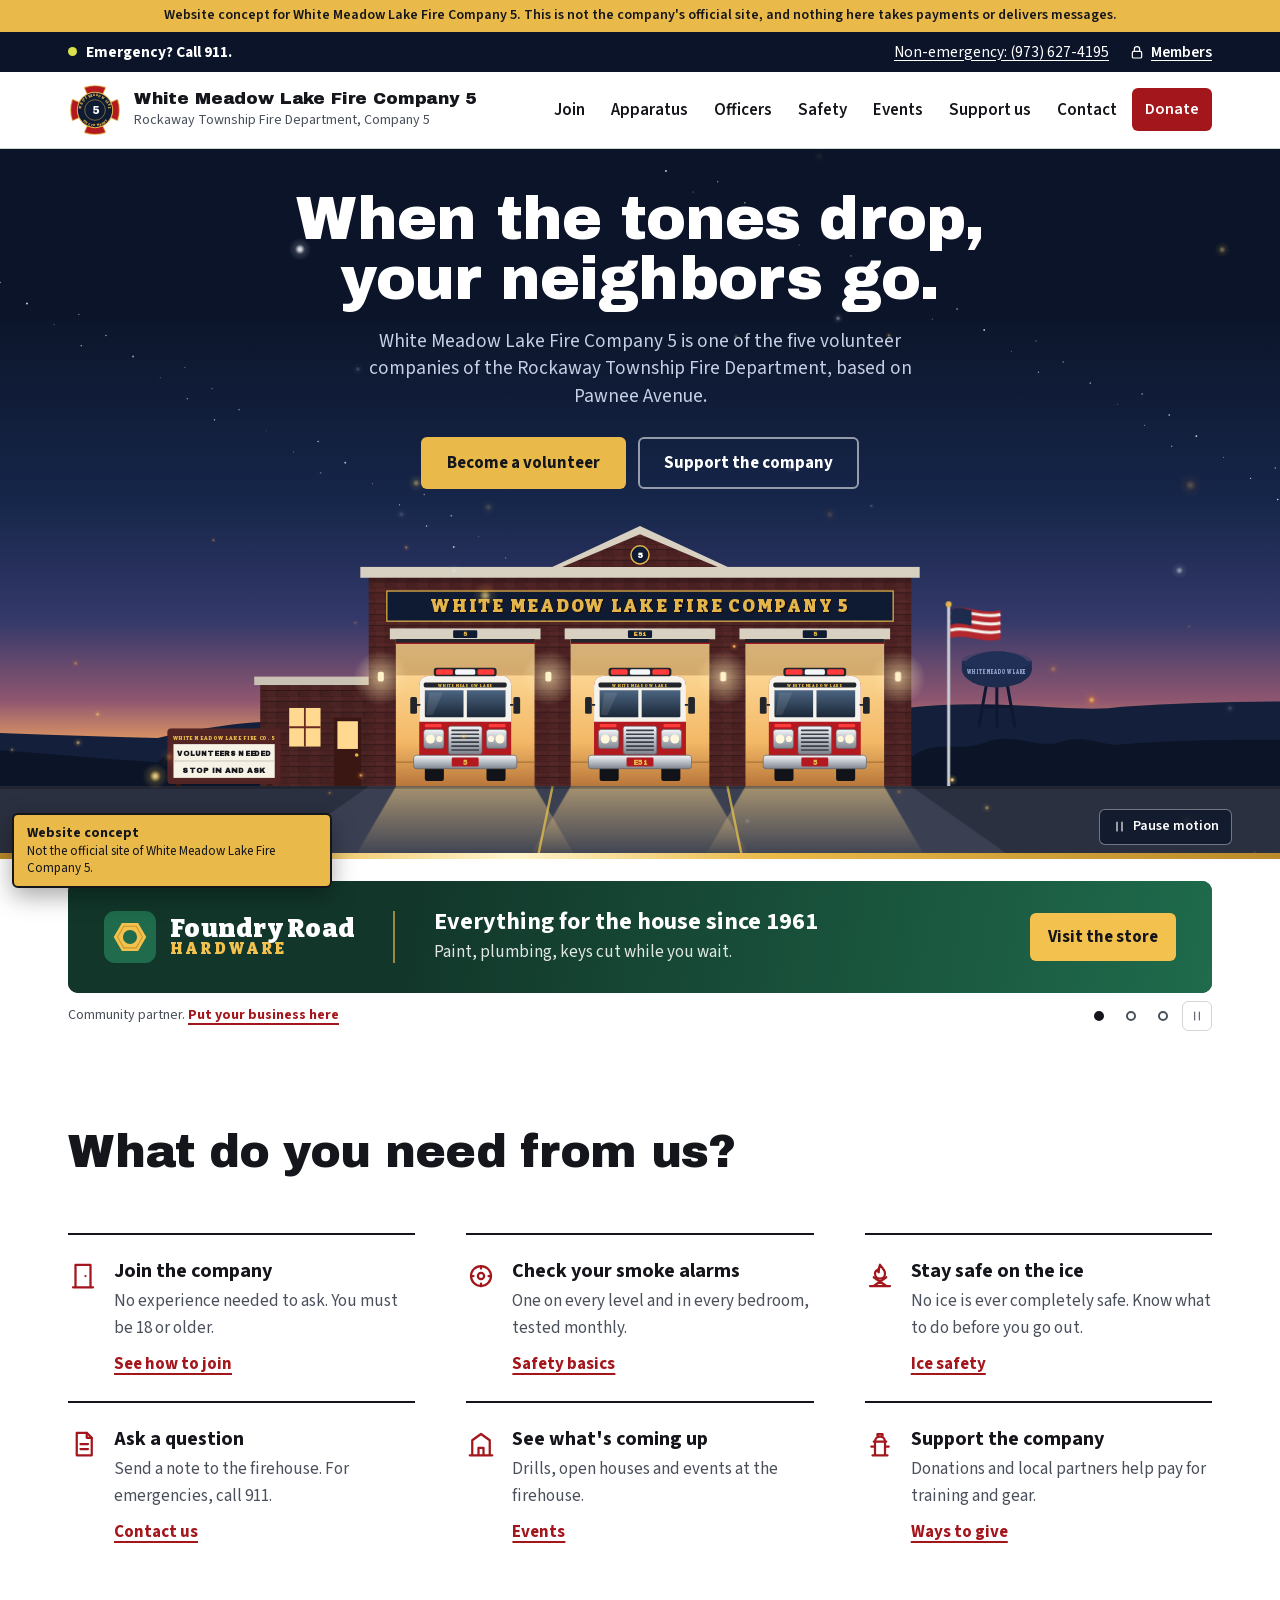
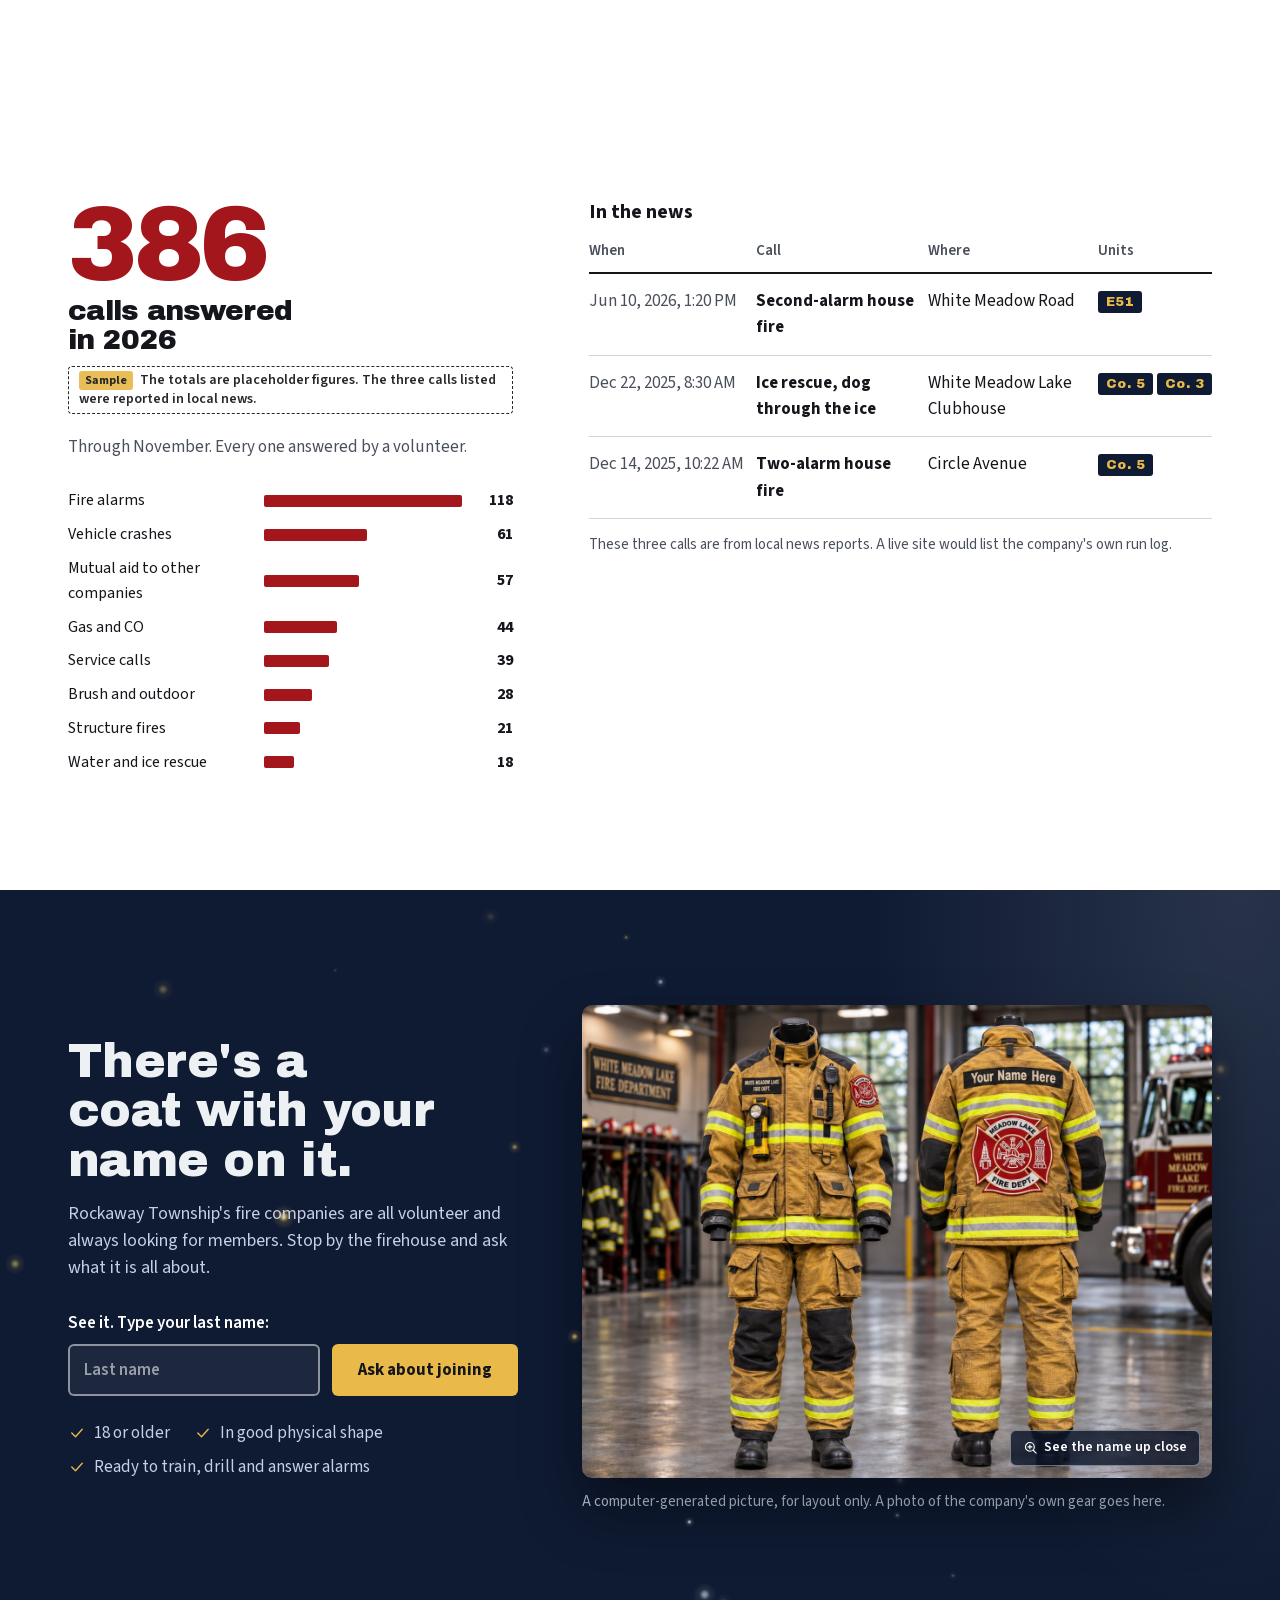
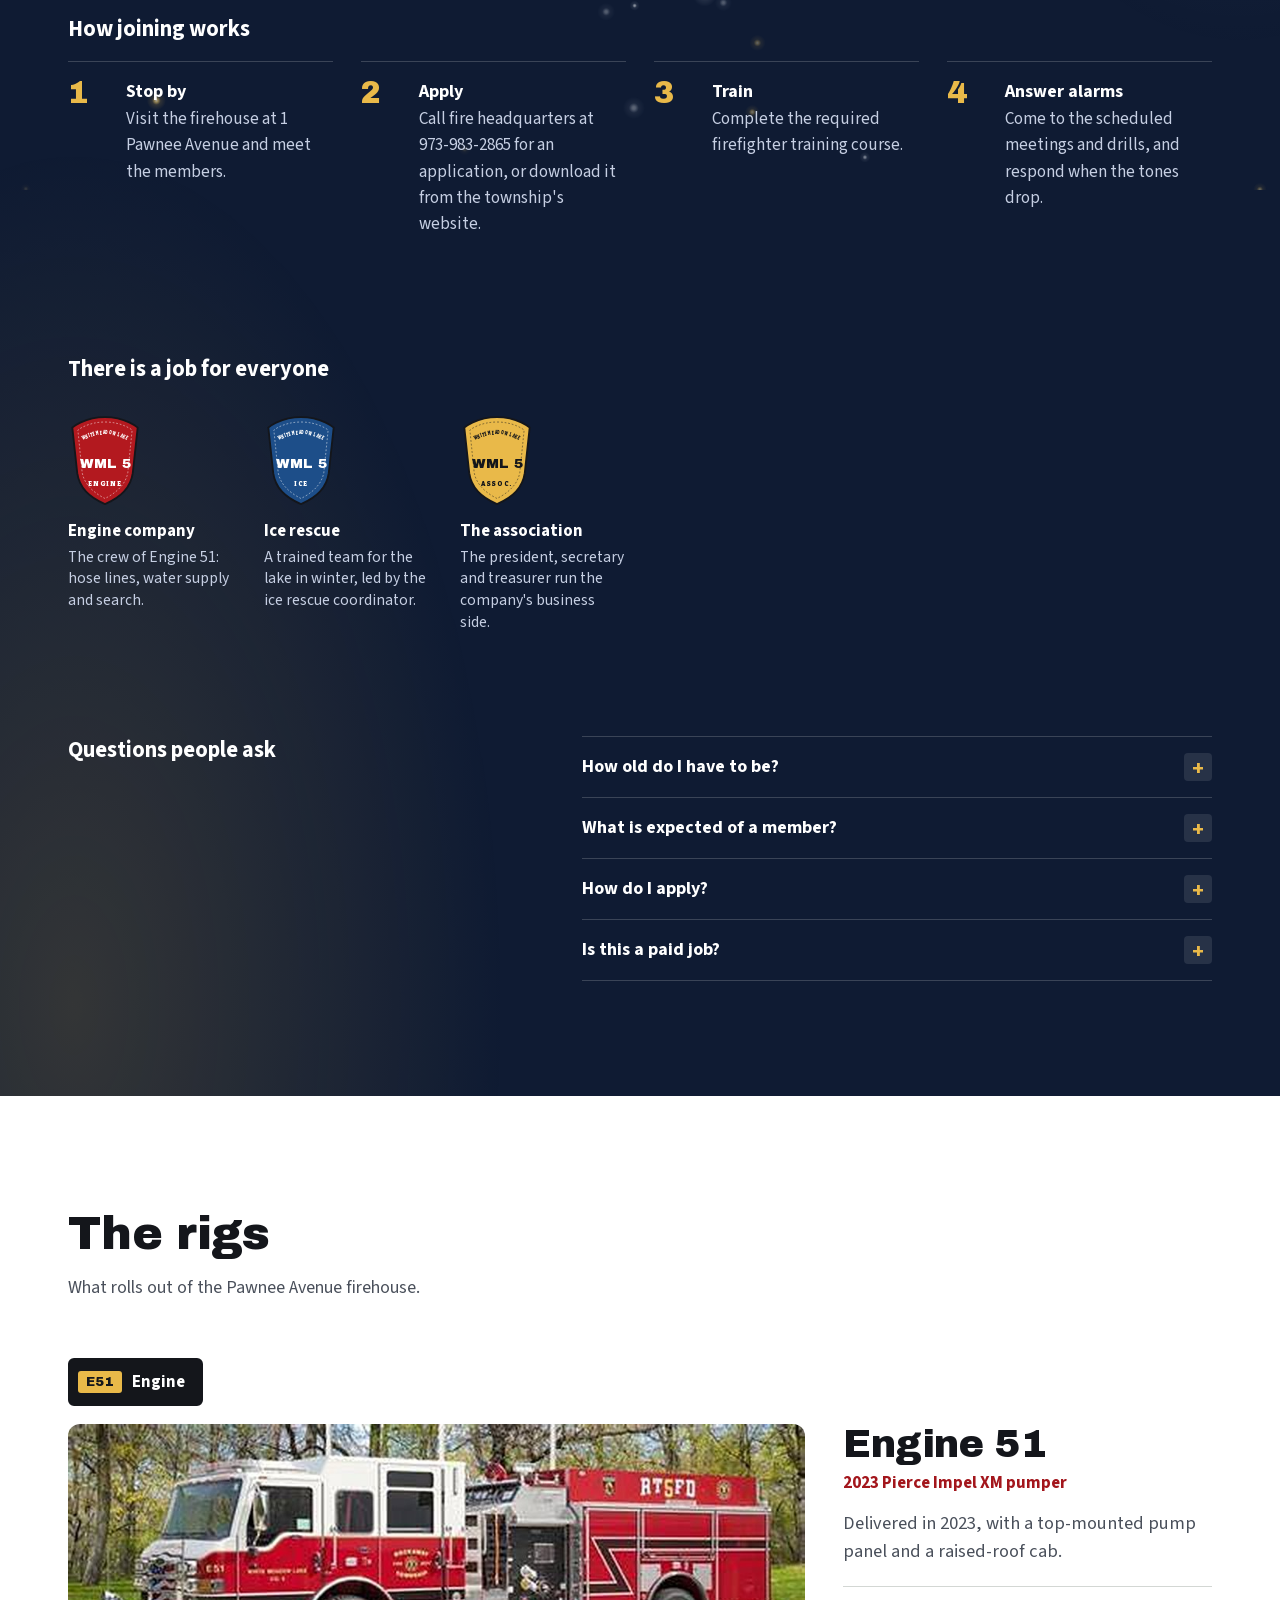
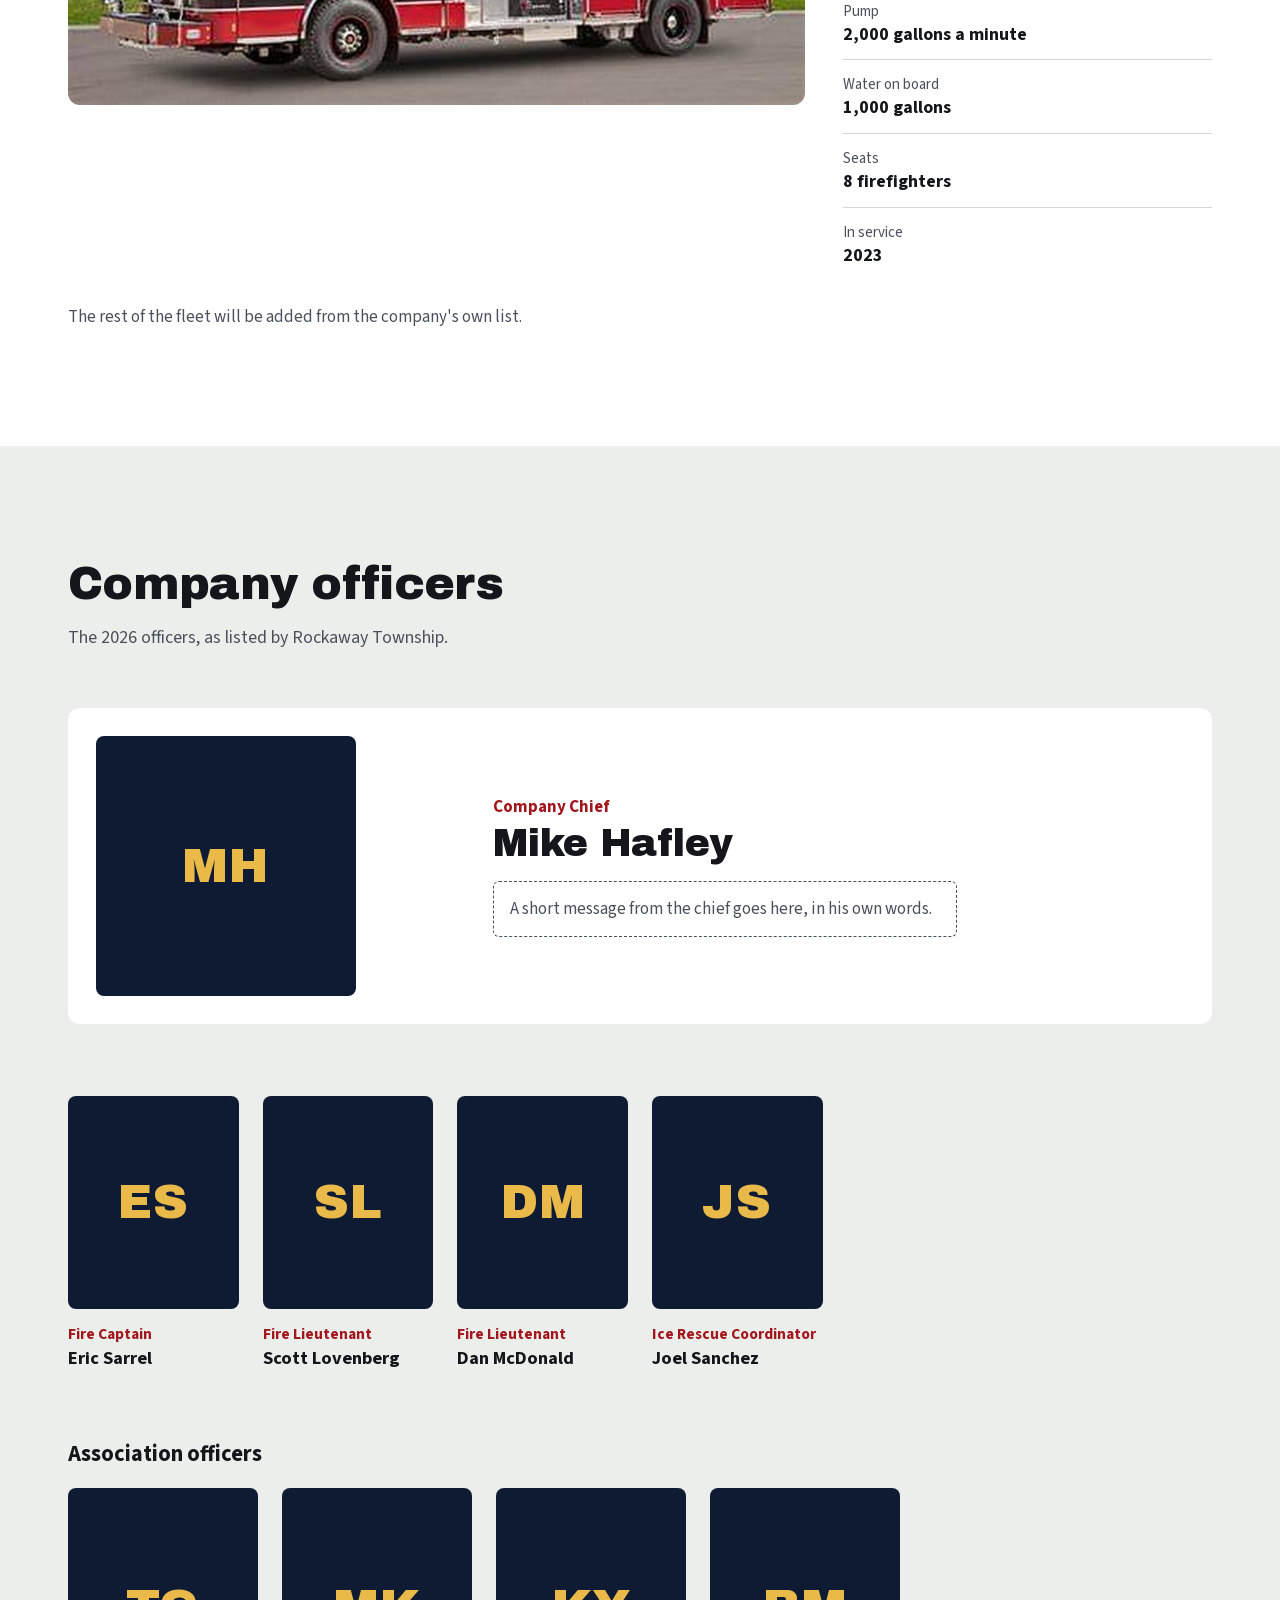
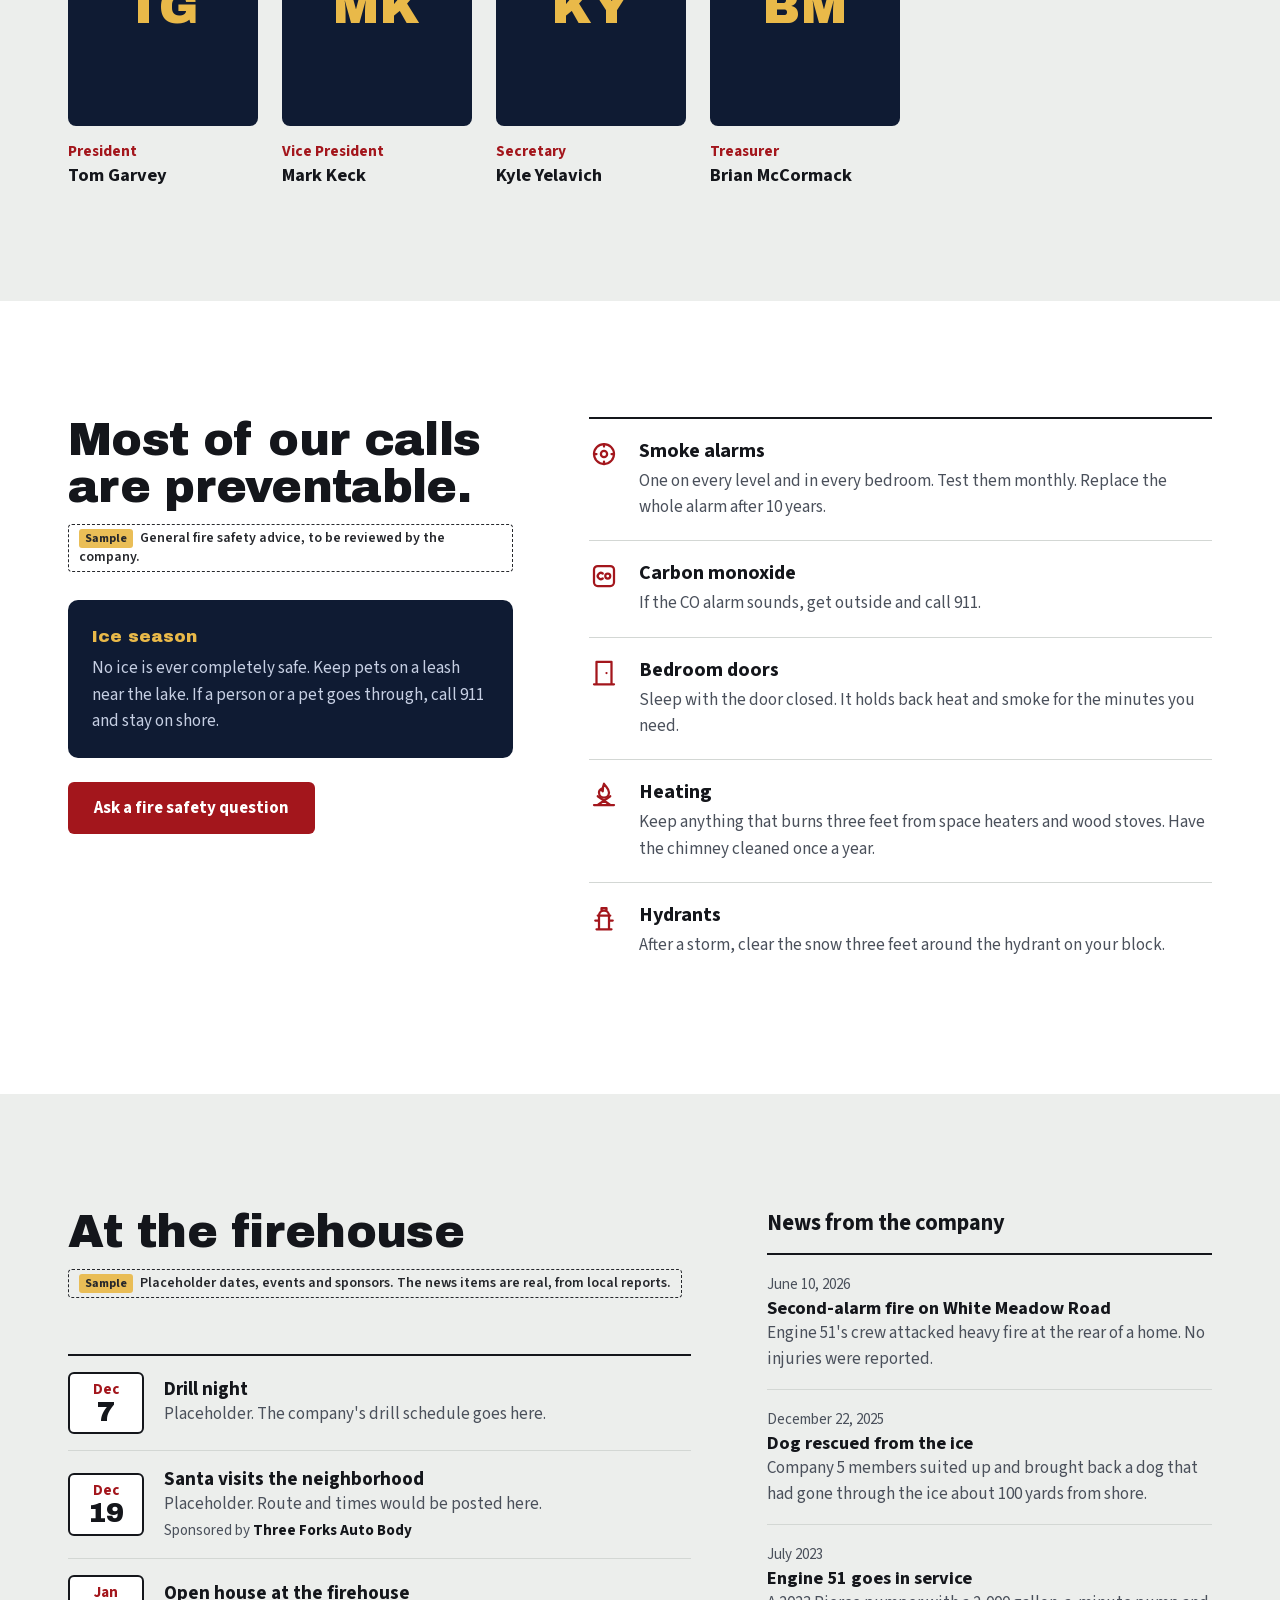
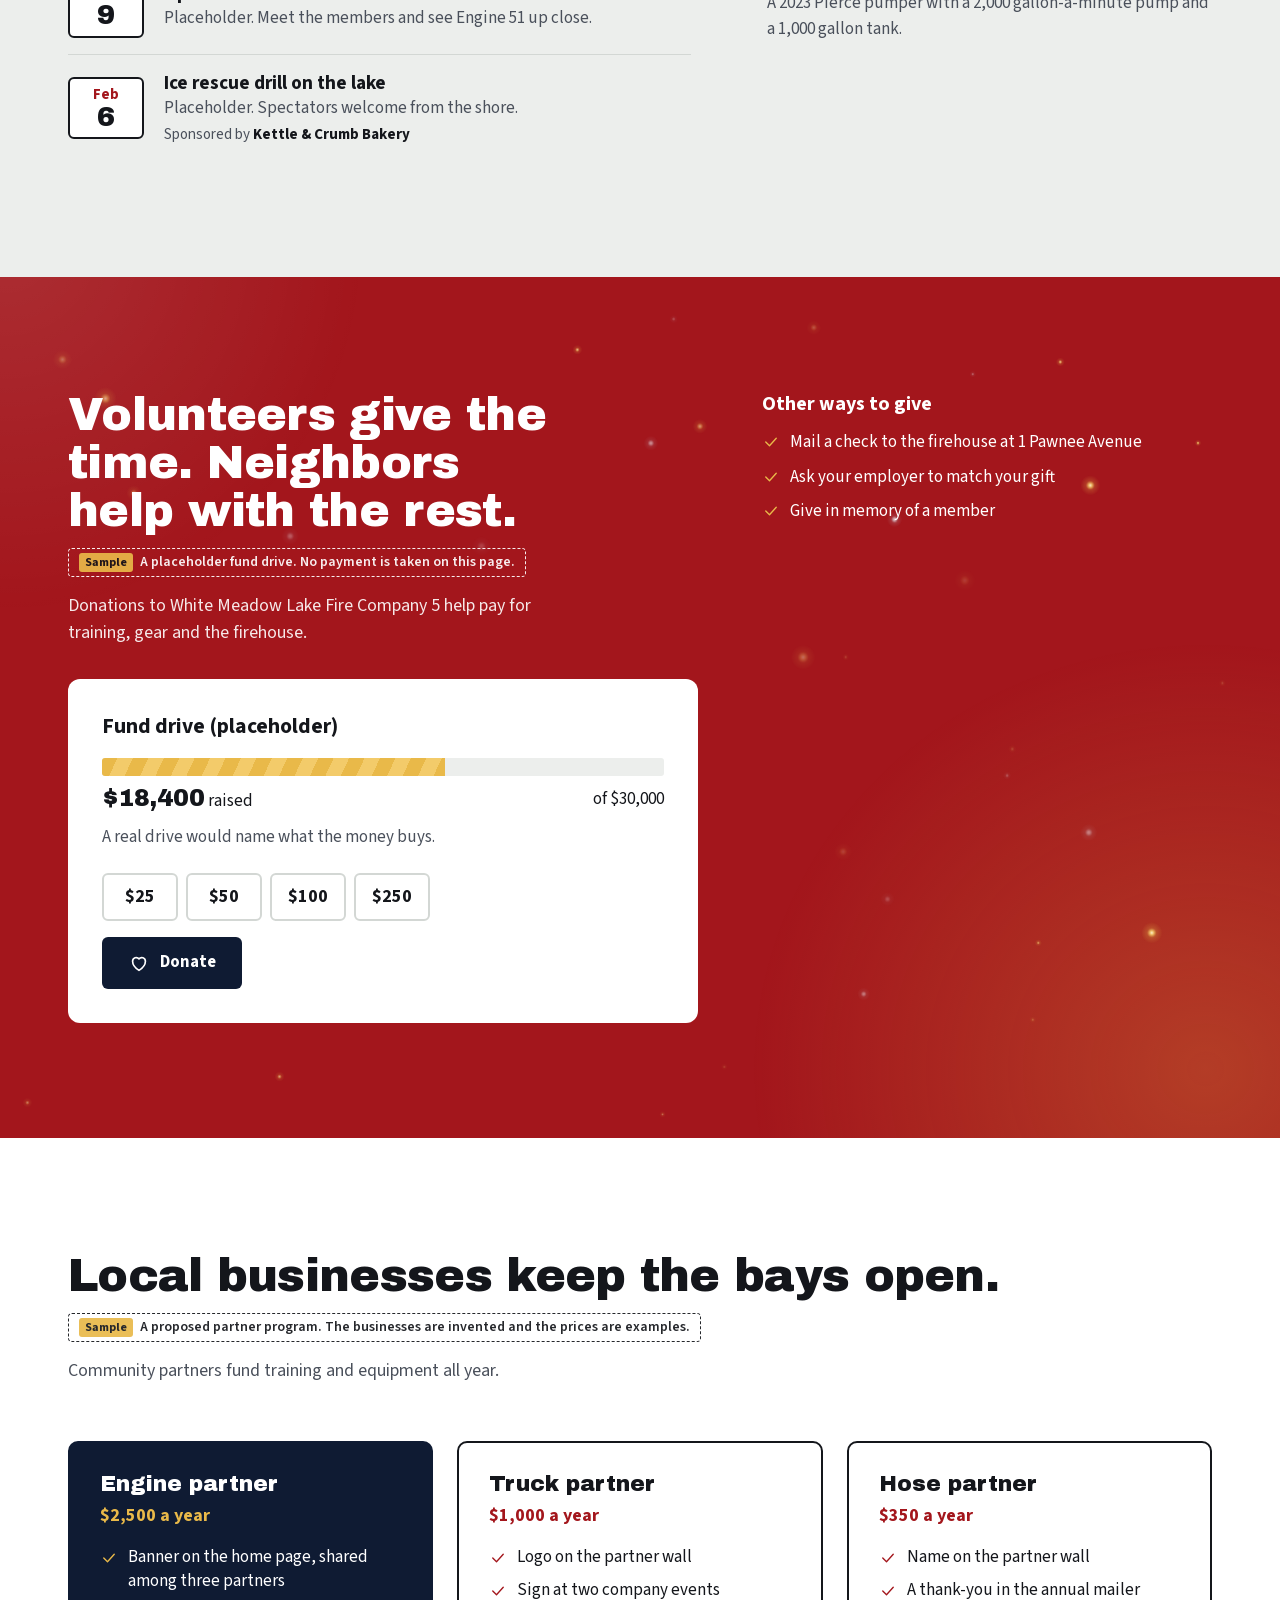
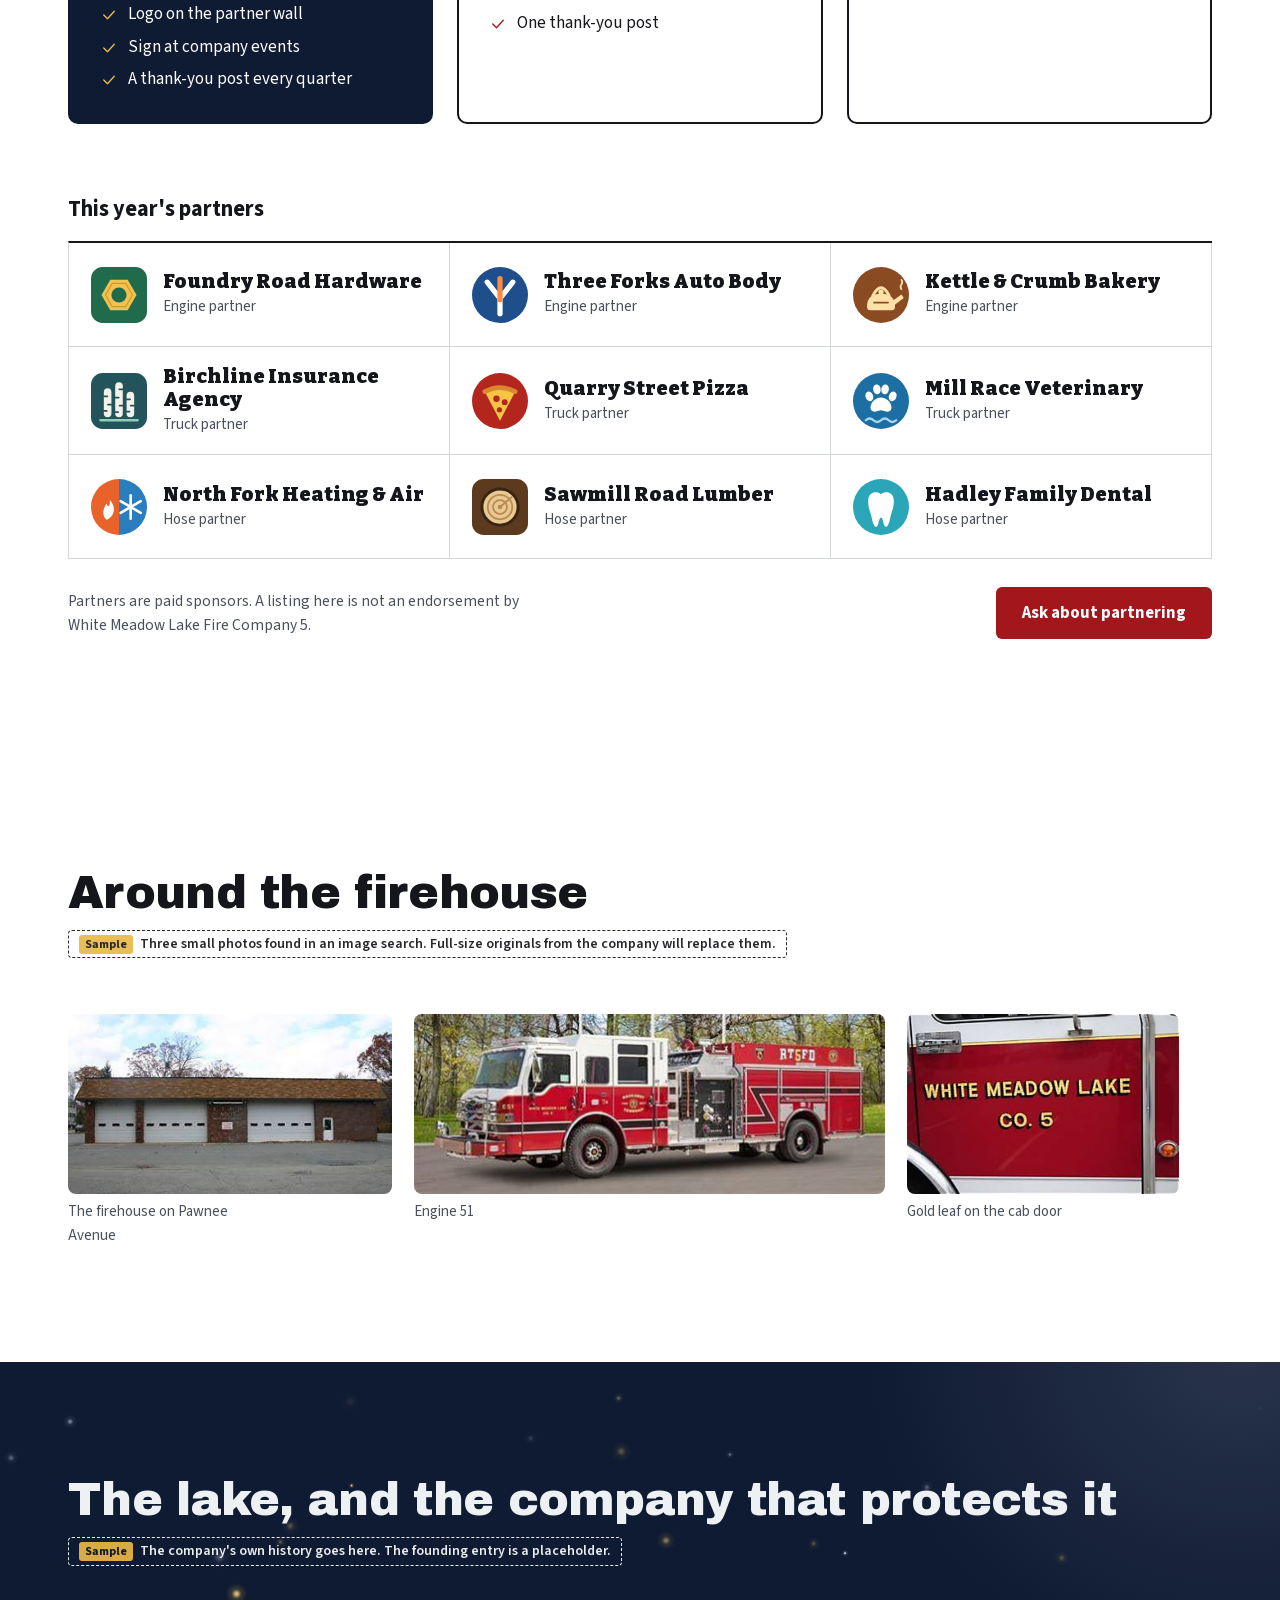
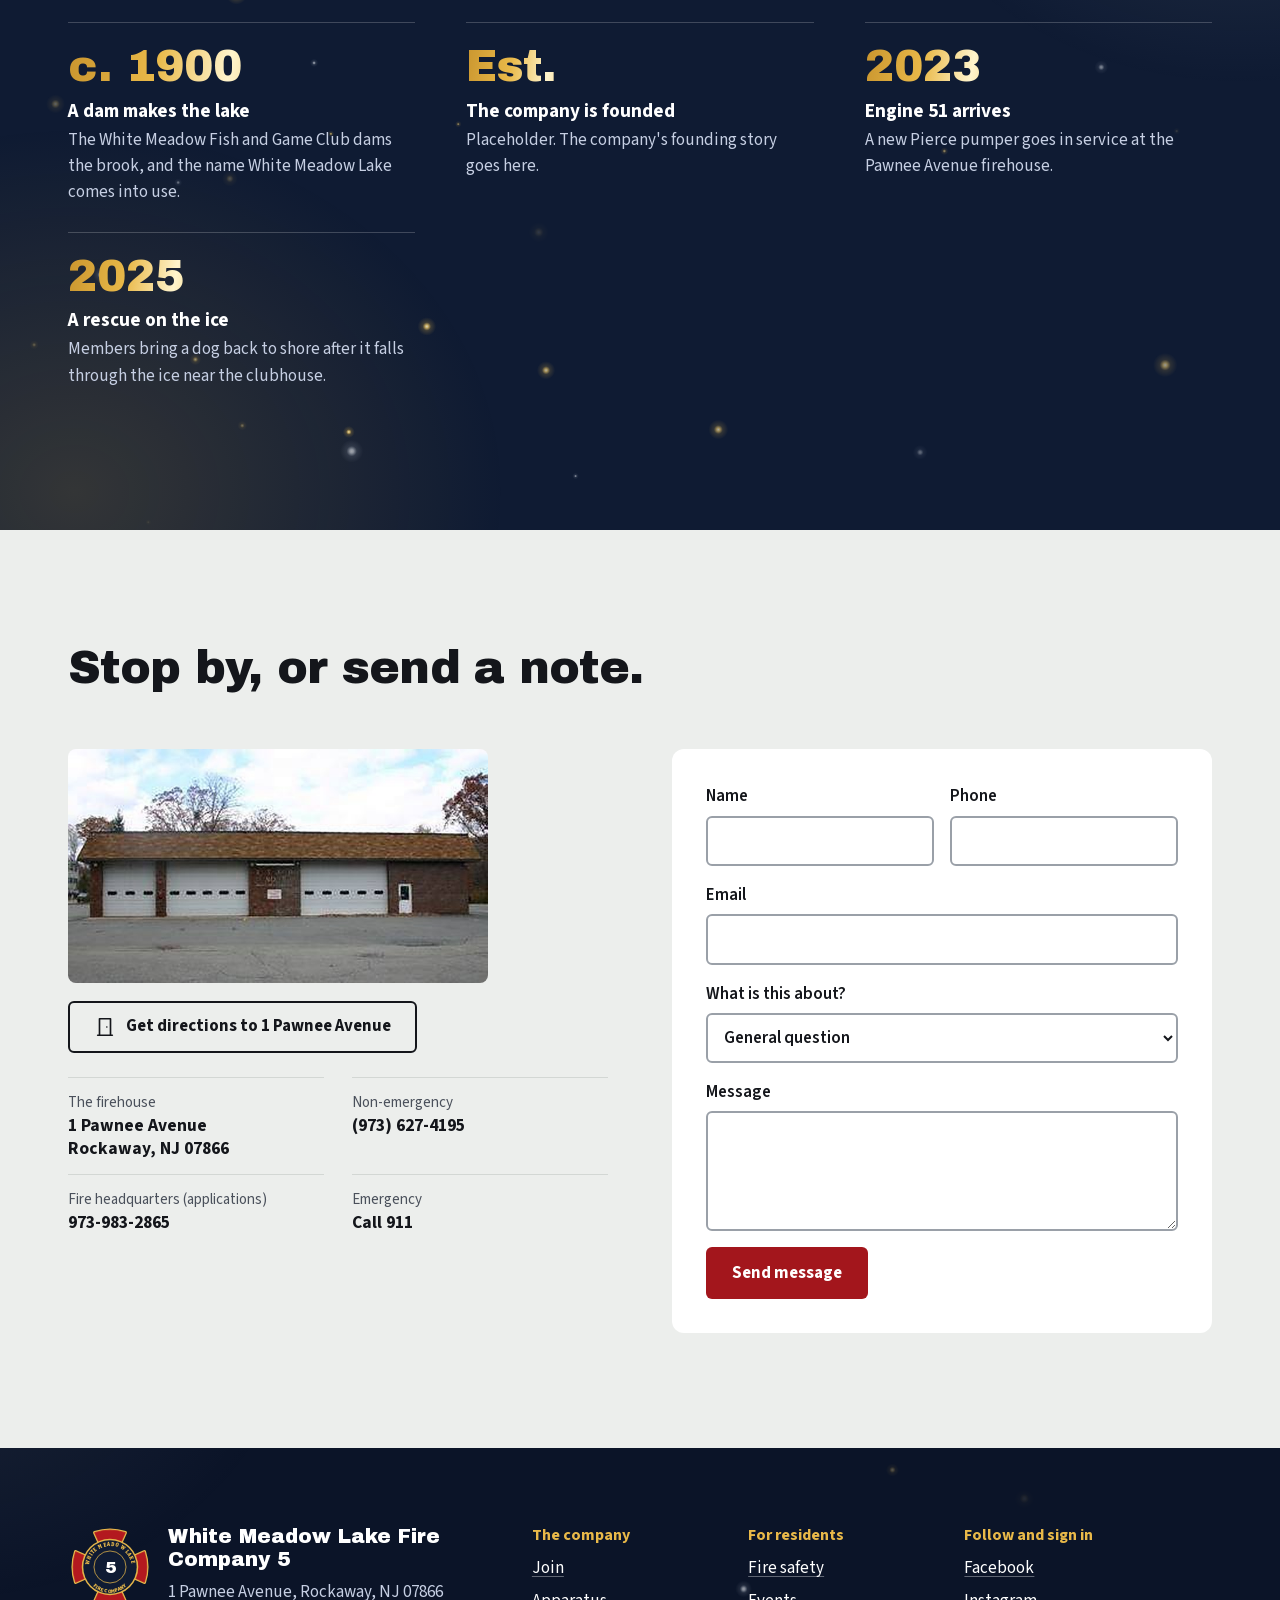
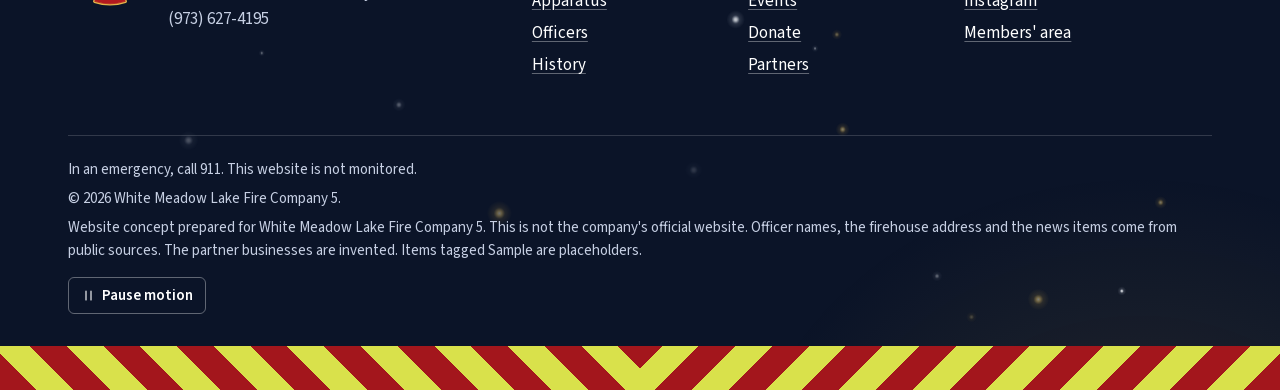
==== index.html @ d5a61f24 "White Meadow Lake Fire Company 5: website concept A pitch built from the Larkin Mills template, labe" ====
<!doctype html>
<html lang="en">
<head>
<meta charset="utf-8">
<meta name="viewport" content="width=device-width, initial-scale=1">
<title>White Meadow Lake Fire Company 5 (website concept, not the official site)</title>
<meta name="description" content="A website concept prepared for White Meadow Lake Fire Company 5. Not the company's official site.">
<meta name="theme-color" content="#0B1428">
<!-- Sample site: keeps search engines out. Remove this line (and robots.txt) for a real department. -->
<meta name="robots" content="noindex, nofollow">
<link rel="icon" href="favicon.ico" sizes="any">
<link rel="apple-touch-icon" href="images/icons/apple-touch-icon.png">
<meta name="twitter:card" content="summary_large_image">
<!--FONTS--><link rel="stylesheet" href="css/fonts.css"><!--/FONTS-->
<!--CSS--><link rel="stylesheet" href="css/site.css"><!--/CSS-->
</head>
<body>
<a class="skip" href="#main">Skip to content</a>
<div id="app"></div>
<noscript><p style="padding:24px;font:18px/1.5 system-ui,sans-serif">In an emergency, call 911. This site needs JavaScript to show the rest of its pages.</p></noscript>
<!--JS-->
<script src="data/site.js"></script>
<script src="js/art.js"></script>
<script src="js/fx.js"></script>
<script src="js/site.js"></script>
<!--/JS-->
</body>
</html>
---- css/fonts.css ----
/* Self-hosted fonts (SIL Open Font License; see fonts/OFL-*.txt). */
@font-face { font-family: "Archivo Black"; src: url("../fonts/archivo-black.woff") format("woff"); font-weight: 400; font-display: swap; }
@font-face { font-family: "Bitter"; src: url("../fonts/bitter-black.woff") format("woff"); font-weight: 900; font-display: swap; }
@font-face { font-family: "Source Sans 3"; src: url("../fonts/source-sans-3-400.woff") format("woff"); font-weight: 400; font-display: swap; }
@font-face { font-family: "Source Sans 3"; src: url("../fonts/source-sans-3-600.woff") format("woff"); font-weight: 600; font-display: swap; }
@font-face { font-family: "Source Sans 3"; src: url("../fonts/source-sans-3-700.woff") format("woff"); font-weight: 700; font-display: swap; }
---- css/site.css ----
/* ==========================================================================
   Fire company template
   Ground: engine red, blue-hour navy, gold leaf, bay-floor concrete.
   Type: Archivo Black (block lettering), Source Sans 3 (text),
         Bitter Black (painted lettering inside the artwork).
   Colors marked "set by data" are overwritten from data/site.js.
   ========================================================================== */
:root {
  --accent: #C4161C;        /* set by data */
  --accent-deep: #8E0F14;   /* set by data */
  --dusk: #0F1B33;
  --night: #0B1428;
  --dusk-2: #16264A;
  --gold: #E9B949;
  --gold-deep: #A8791F;
  --lime: #D9E14B;
  --white: #FFFFFF;
  --concrete: #ECEEEC;
  --ink: #14161B;
  --ink-2: #4A505B;
  --line: #D3D7D4;
  --on-dusk-2: #C6CFE3;
  --display: "Archivo Black", "Arial Black", Impact, sans-serif;
  --text: "Source Sans 3", system-ui, -apple-system, "Segoe UI", Roboto, sans-serif;
  --letter: "Bitter", Rockwell, Georgia, serif;
  --wrap: 1240px;
  --gutter: clamp(18px, 4vw, 48px);
  --pad: clamp(64px, 9vw, 128px);
  --ease: cubic-bezier(.2, .7, .2, 1);
}

*, *::before, *::after { box-sizing: border-box; }
html { -webkit-text-size-adjust: 100%; scroll-behavior: smooth; scroll-padding-top: 96px; }
body { margin: 0; background: var(--white); color: var(--ink); font: 400 1.0625rem/1.55 var(--text); overflow-x: clip; }
svg { display: block; max-width: 100%; }
img, video { display: block; max-width: 100%; height: auto; }
a { color: inherit; }
h1, h2, h3, p, ul, ol, dl, dd, figure { margin: 0; }
ul, ol { padding: 0; list-style: none; }
h1, h2 { font-family: var(--display); font-weight: 400; letter-spacing: -.015em; text-wrap: balance; }
h1 { font-size: clamp(2.2rem, 4.7vw, 4.1rem); line-height: 1; }
h2 { font-size: clamp(1.85rem, 3.6vw, 3.1rem); line-height: 1.04; }
h3 { font: 700 1.25rem/1.25 var(--text); }
button, input, select, textarea { font: inherit; color: inherit; }
:focus-visible { outline: 3px solid var(--gold); outline-offset: 3px; border-radius: 4px; box-shadow: 0 0 0 6px var(--ink); }
.wrap { width: 100%; max-width: var(--wrap); margin-inline: auto; padding-inline: var(--gutter); }
.skip { position: absolute; left: -9999px; top: 8px; z-index: 300; padding: 10px 16px; border-radius: 6px; background: var(--white); color: var(--ink); font-weight: 700; }
.skip:focus { left: 8px; }
.vh { position: absolute; width: 1px; height: 1px; overflow: hidden; clip-path: inset(50%); white-space: nowrap; }
.ic { width: 22px; height: 22px; flex: none; }
.lede { max-width: 58ch; margin-top: 16px; color: var(--ink-2); font-size: clamp(1.1rem, 1.4vw, 1.25rem); line-height: 1.5; }
.head { margin-bottom: clamp(32px, 4.5vw, 56px); }

.band { padding-block: var(--pad); }
.band--concrete { background: var(--concrete); }
.band--dusk { background: var(--dusk); color: var(--white); }
.band--dusk .lede { color: var(--on-dusk-2); }
.band--accent { background: var(--accent); color: var(--white); }

/* Buttons are plates: squared corners, like a unit number on a rig. */
.btn { display: inline-flex; align-items: center; justify-content: center; gap: 10px; min-height: 52px; padding: 12px 24px; border: 2px solid transparent; border-radius: 6px; background: var(--accent); color: var(--white); font-weight: 700; font-size: 1.0625rem; line-height: 1.2; text-decoration: none; cursor: pointer; transition: transform .15s var(--ease), background-color .15s; }
.btn:hover { transform: translateY(-2px); }
.btn:active { transform: none; }
.btn--gold { background: var(--gold); color: var(--ink); }
.btn--dusk { background: var(--dusk); color: var(--white); }
.btn--ghost { border-color: rgba(255, 255, 255, .55); background: transparent; color: var(--white); }
.btn--ghost:hover { background: rgba(255, 255, 255, .1); }
.btn--line { border-color: var(--ink); background: transparent; color: var(--ink); }
.btn--small { min-height: 42px; padding: 8px 16px; font-size: 1rem; }
.link { color: var(--accent); font-weight: 700; text-underline-offset: 4px; text-decoration-thickness: 2px; background: none; border: 0; padding: 0; cursor: pointer; text-decoration-line: underline; }
.link:hover { text-decoration-thickness: 3px; }
.band--dusk .link { color: var(--gold); }
.plate { display: inline-block; padding: 3px 8px 2px; border-radius: 3px; background: var(--dusk); color: var(--gold); font: 400 .8125rem/1.3 var(--display); letter-spacing: .03em; }

/* ---------- sample label (demo sites only) ---------- */
.sample-bar { background: var(--gold); color: var(--ink); font-size: .875rem; font-weight: 600; text-align: center; }
.sample-bar .wrap { padding-block: 5px; }
@media (min-width: 621px) { #app:has(.sample-bar) .hero { height: clamp(540px, calc(100vh - 190px), 860px); } }

/* ---------- emergency strip and header ---------- */
.strip { background: var(--night); color: var(--white); font-size: .9688rem; }
.strip .wrap { display: flex; align-items: center; justify-content: space-between; gap: 16px; min-height: 40px; }
.strip strong { display: inline-flex; align-items: center; gap: 9px; }
.strip strong::before { content: ""; width: 9px; height: 9px; border-radius: 50%; background: var(--lime); }
.strip-right { display: flex; align-items: center; gap: 20px; }
.strip a, .strip button { color: var(--white); text-underline-offset: 3px; }
.strip button { display: inline-flex; align-items: center; gap: 6px; padding: 4px 0; border: 0; background: none; font-weight: 600; cursor: pointer; text-decoration: underline; }
.strip .ic { width: 16px; height: 16px; }

.site-header { position: sticky; top: 0; z-index: 100; background: var(--white); border-bottom: 1px solid var(--line); transition: box-shadow .2s; }
.site-header.is-stuck { box-shadow: 0 8px 24px rgba(15, 27, 51, .12); }
.site-header .wrap { display: flex; align-items: center; gap: 24px; min-height: 76px; }
.brand { display: flex; align-items: center; gap: 12px; margin-right: auto; text-decoration: none; }
.brand .art-emblem { width: 54px; height: 54px; flex: none; }
.brand b { display: block; font: 400 1.0625rem/1.1 var(--display); letter-spacing: -.01em; }
.brand span span { display: block; margin-top: 3px; color: var(--ink-2); font-size: .875rem; line-height: 1.2; }
.nav { display: flex; align-items: center; gap: 4px; }
.nav a { padding: 10px 11px; border-radius: 6px; font-weight: 600; text-decoration: none; }
.nav a:hover { background: var(--concrete); }
.nav-toggle { display: none; align-items: center; gap: 8px; min-height: 44px; padding: 8px 12px; border: 2px solid var(--ink); border-radius: 6px; background: none; font-weight: 700; cursor: pointer; }

/* ---------- site-wide notice ---------- */
.alert { background: var(--lime); color: var(--ink); font-weight: 600; }
.alert .wrap { display: flex; align-items: center; gap: 10px; min-height: 44px; padding-block: 8px; }
.alert .ic { width: 20px; height: 20px; }
.alert a { font-weight: 700; text-underline-offset: 3px; }

/* ---------- hero ---------- */
.hero { position: relative; display: flex; flex-direction: column; height: clamp(580px, calc(100vh - 160px), 940px); overflow: hidden; background: var(--night); color: var(--white); text-align: center; border-bottom: 6px solid var(--gold); }
.hero-copy { position: relative; z-index: 2; padding-top: clamp(28px, 4.5vh, 56px); }
.hero--photo { display: block; height: clamp(560px, calc(100vh - 160px), 860px); text-align: left; }
.hero-img { position: absolute; inset: 0; width: 100%; height: 100%; max-width: none; object-fit: cover; object-position: 50% 44%; animation: heroIn 7s var(--ease) both; }
@keyframes heroIn { from { transform: scale(1.07); } to { transform: scale(1); } }
.hero-shade { position: absolute; inset: 0; background: linear-gradient(0deg, rgba(11, 20, 40, .96) 0%, rgba(11, 20, 40, .84) 24%, rgba(11, 20, 40, .3) 52%, rgba(11, 20, 40, 0) 70%), linear-gradient(90deg, rgba(11, 20, 40, .8) 0%, rgba(11, 20, 40, .55) 30%, rgba(11, 20, 40, 0) 64%); }
.hero--photo .hero-copy { position: absolute; left: 0; right: 0; bottom: 0; padding-top: 0; padding-bottom: clamp(36px, 6vh, 72px); }
.hero h1 { max-width: 21ch; margin-inline: auto; }
.hero-copy p { max-width: 60ch; margin: 18px auto 0; color: var(--on-dusk-2); font-size: clamp(1.1rem, 1.5vw, 1.3rem); line-height: 1.45; }
.hero-cta { display: flex; flex-wrap: wrap; justify-content: center; gap: 12px; margin-top: 26px; }
.hero--photo h1 { max-width: 16ch; margin-inline: 0; text-shadow: 0 2px 24px rgba(11, 20, 40, .5); }
.hero--photo .hero-copy p { max-width: 44ch; margin-inline: 0; color: #E6EAF3; }
.hero--photo .hero-cta { justify-content: flex-start; }
.hero-scene { position: relative; z-index: 1; flex: 1; min-height: 240px; margin-top: 8px; }
.hero-scene .art-station { position: absolute; inset: 0; width: 100%; height: 100%; max-width: none; overflow: visible; }
.hero-pause { position: absolute; right: var(--gutter); bottom: 14px; z-index: 3; display: inline-flex; align-items: center; gap: 6px; min-height: 36px; padding: 6px 12px; border: 1px solid rgba(255, 255, 255, .4); border-radius: 6px; background: rgba(11, 20, 40, .7); color: var(--white); font-size: .875rem; font-weight: 600; cursor: pointer; }
.hero-pause .ic { width: 15px; height: 15px; }

/* The one orchestrated moment: the bay doors roll up, then the lights come on. */
.baydoor { animation: doorUp 2.1s cubic-bezier(.55, .05, .2, 1) calc(.5s + var(--i) * .32s) both; }
@keyframes doorUp { from { transform: translateY(0); } to { transform: translateY(-238px); } }
.redglow { opacity: 0; animation: glow 1.5s ease-in-out 3.4s infinite alternate; }
@keyframes glow { from { opacity: 0; } to { opacity: .8; } }
.beacon--a { animation: beacon 1.5s ease-in-out 3.4s infinite alternate; }
.beacon--b { animation: beacon 1.5s ease-in-out 3.4s infinite alternate-reverse; }
@keyframes beacon { from { opacity: .35; } to { opacity: 1; } }
.spill { opacity: 0; animation: spill 2s ease-out 1s forwards; }
@keyframes spill { to { opacity: 1; } }
.no-intro .baydoor { animation: none; transform: translateY(-238px); }
.no-intro .spill { animation: none; opacity: 1; }
.is-still .redglow, .is-still .beacon--a, .is-still .beacon--b { animation: none; opacity: 1; }
.is-still .redglow { opacity: .35; }

/* ---------- partner banner ---------- */
.pb { padding-block: 22px; background: var(--white); }
.pb-frame { position: relative; display: grid; overflow: hidden; border-radius: 10px; background: var(--dusk); }
.pb-ad { grid-area: 1 / 1; display: grid; grid-template-columns: auto 1fr auto; align-items: center; gap: clamp(16px, 3vw, 40px); min-height: 112px; padding: 18px clamp(18px, 3vw, 36px); padding-right: clamp(18px, 3vw, 36px); background: linear-gradient(100deg, var(--from) 0%, var(--from) 30%, var(--to) 100%); color: #fff; text-decoration: none; opacity: 0; visibility: hidden; transition: opacity .6s var(--ease), visibility 0s linear .6s; }
.pb-ad.is-active { opacity: 1; visibility: visible; transition: opacity .6s var(--ease), visibility 0s; }
.pb-ad:focus-visible { outline-offset: -4px; }
.pb-mark { padding-right: clamp(16px, 3vw, 40px); border-right: 2px solid color-mix(in srgb, var(--ac) 60%, transparent); font-family: var(--letter); font-weight: 900; line-height: 1.02; }
.pb-mark { display: flex; align-items: center; gap: 14px; }
.pb-logo { width: 52px; height: 52px; flex: none; }
.pb-mark b { display: block; font-size: clamp(1.15rem, 2vw, 1.6rem); letter-spacing: .01em; }
.pb-mark i { display: block; color: var(--ac); font-style: normal; font-size: clamp(.85rem, 1.2vw, 1rem); letter-spacing: .14em; text-transform: uppercase; }
.pb-copy strong { display: block; font-size: clamp(1.1rem, 1.9vw, 1.5rem); line-height: 1.15; }
.pb-copy span { display: block; margin-top: 4px; opacity: .88; }
.pb-cta { padding: 11px 18px; border-radius: 6px; background: var(--ac); color: #14161B; font-weight: 700; white-space: nowrap; }
.pb-bar { display: flex; align-items: center; justify-content: space-between; gap: 12px; margin-top: 8px; color: var(--ink-2); font-size: .875rem; }
.pb-ctrl { display: flex; align-items: center; gap: 6px; }
.pb-dot { width: 26px; height: 26px; padding: 0; border: 0; background: none; cursor: pointer; }
.pb-dot::before { content: ""; display: block; width: 10px; height: 10px; margin: auto; border-radius: 50%; border: 2px solid var(--ink-2); }
.pb-dot[aria-current="true"]::before { background: var(--ink); border-color: var(--ink); }
.pb-pause { display: inline-flex; align-items: center; justify-content: center; width: 30px; height: 30px; padding: 0; border: 1px solid var(--line); border-radius: 6px; background: var(--white); cursor: pointer; }
.pb-pause .ic { width: 14px; height: 14px; }

/* ---------- resident tasks ---------- */
.tasks { padding-block: clamp(40px, 6vw, 80px) var(--pad); }
.task-grid { display: grid; grid-template-columns: repeat(3, 1fr); column-gap: clamp(24px, 4vw, 56px); }
.task { display: grid; grid-template-columns: auto 1fr; gap: 6px 16px; padding-block: 24px; border-top: 2px solid var(--ink); }
.task .ic { width: 30px; height: 30px; margin-top: 2px; color: var(--accent); }
.task p { color: var(--ink-2); }
.task .link { justify-self: start; margin-top: 6px; }
.task > div { display: grid; gap: 4px; }

/* ---------- calls ---------- */
.calls-grid { display: grid; grid-template-columns: 5fr 7fr; gap: clamp(32px, 6vw, 88px); align-items: start; }
.calls-total { display: flex; align-items: baseline; flex-wrap: wrap; gap: 6px 16px; }
.calls-total b { color: var(--accent); font: 400 clamp(4rem, 8.4vw, 6.6rem)/.85 var(--display); letter-spacing: -.04em; }
.calls-total span { max-width: 14ch; font: 400 clamp(1.3rem, 2.2vw, 1.75rem)/1.05 var(--display); }
.calls-note { margin-top: 14px; color: var(--ink-2); }
.bars { display: grid; gap: 9px; margin-top: 28px; }
.bar { display: grid; grid-template-columns: 11.5em 1fr 2.4em; align-items: center; gap: 12px; font-size: 1rem; }
.bar i { display: block; height: 12px; border-radius: 2px; background: var(--accent); }
.bar b { text-align: right; font-variant-numeric: tabular-nums; }
.runlog { width: 100%; border-collapse: collapse; }
.runlog caption { margin-bottom: 14px; text-align: left; font: 700 1.25rem/1.25 var(--text); }
.runlog th { padding: 0 12px 10px 0; border-bottom: 2px solid var(--ink); text-align: left; font-size: .9375rem; font-weight: 600; color: var(--ink-2); }
.runlog td { padding: 14px 12px 14px 0; border-bottom: 1px solid var(--line); vertical-align: top; }
.runlog td:first-child { white-space: nowrap; color: var(--ink-2); font-variant-numeric: tabular-nums; }
.runlog td:nth-child(2) { font-weight: 700; }
.runlog td:last-child { padding-right: 0; white-space: nowrap; }
.runlog .plate + .plate { margin-left: 4px; }
.calls-foot { margin-top: 14px; color: var(--ink-2); font-size: .9375rem; }

/* ---------- join ---------- */
.join-top { display: grid; grid-template-columns: 7fr 5fr; gap: clamp(28px, 5vw, 72px); align-items: center; }
.join-top h2 { font-size: clamp(2.1rem, 4.6vw, 4rem); }
.coat-try { margin-top: 28px; }
.coat-try label { display: block; margin-bottom: 8px; font-weight: 600; }
.coat-row { display: flex; flex-wrap: wrap; gap: 12px; }
.coat-row input { flex: 1 1 200px; max-width: 280px; min-height: 52px; padding: 10px 14px; border: 2px solid rgba(255, 255, 255, .5); border-radius: 6px; background: rgba(255, 255, 255, .06); color: var(--white); font-weight: 600; }
.coat-row input::placeholder { color: rgba(255, 255, 255, .55); }
.perks { display: flex; flex-wrap: wrap; gap: 8px 24px; margin-top: 24px; color: var(--on-dusk-2); }
.perks li { display: flex; align-items: center; gap: 8px; }
.perks .ic { width: 18px; height: 18px; color: var(--gold); }
.coat-fig { position: relative; width: min(100%, 500px); margin-inline: auto; }
.coat-fig .art-coat { width: 100%; filter: drop-shadow(0 26px 30px rgba(0, 0, 0, .45)); }
.art-coat-fx { position: absolute; inset: 0; width: 100%; height: 100%; pointer-events: none; will-change: transform; }
.coat-glint { opacity: 0; }   /* shown and moved by the motion block below */

/* The gear photo. Typing a surname letters it onto the coat's name panel and moves the view in on it. */
.join-top--photo { grid-template-columns: 5fr 7fr; }
.join-top--photo h2 { font-size: clamp(2rem, 3.7vw, 3.25rem); }
.gear { min-width: 0; }
.gear-view { position: relative; overflow: hidden; aspect-ratio: var(--ar, 4 / 3); border-radius: 10px; background: #15171C; box-shadow: 0 30px 60px rgba(0, 0, 0, .45); }
.gear-stage { position: relative; transform-origin: 0 0; transition: transform 1.1s var(--ease); }
.gear-stage img { width: 100%; height: auto; }
.gear-name { position: absolute; inset: 0; width: 100%; height: 100%; max-width: none; opacity: 0; transition: opacity .3s; }
.gear-letters { font-family: Arial, "Helvetica Neue", Helvetica, "Liberation Sans", Roboto, sans-serif; font-weight: 700; letter-spacing: .7px; }
.gear.has-name .gear-name { opacity: 1; }
.gear.is-zoomed .gear-stage { transform: scale(var(--zs, 1)) translate(var(--zx, 0), var(--zy, 0)); }
.gear-zoom { position: absolute; right: 12px; bottom: 12px; display: inline-flex; align-items: center; gap: 6px; min-height: 36px; padding: 6px 12px; border: 1px solid rgba(255, 255, 255, .4); border-radius: 6px; background: rgba(11, 20, 40, .8); color: var(--white); font: inherit; font-size: .875rem; font-weight: 600; cursor: pointer; }
.gear-zoom:hover { background: rgba(11, 20, 40, .95); }
.gear-zoom .ic { width: 15px; height: 15px; }
.gear figcaption { min-height: 1.5em; margin-top: 12px; color: var(--on-dusk-2); font-size: .9375rem; }
.join-mid { display: grid; grid-template-columns: 7fr 5fr; gap: clamp(28px, 5vw, 72px); align-items: start; margin-top: clamp(56px, 8vw, 104px); }
.film video { width: 100%; aspect-ratio: 16 / 9; border-radius: 10px; background: #000; }
.film figcaption { margin-top: 10px; color: var(--on-dusk-2); font-size: .9375rem; }
.steps h3 { margin-bottom: 18px; font-size: 1.4rem; }
.steps li { display: grid; grid-template-columns: 44px 1fr; gap: 0 14px; padding-block: 16px; border-top: 1px solid rgba(255, 255, 255, .18); }
.steps li > b { color: var(--gold); font: 400 1.9rem/1 var(--display); }
.steps strong { display: block; font-size: 1.125rem; }
.steps span { color: var(--on-dusk-2); }
.roles { display: grid; grid-template-columns: repeat(6, 1fr); gap: clamp(16px, 2.4vw, 32px); margin-top: clamp(56px, 8vw, 104px); }
.roles-title { grid-column: 1 / -1; font: 700 1.4rem/1.2 var(--text); }
.role .art-shield { width: 74px; margin-bottom: 12px; }
.role strong { display: block; }
.role span { color: var(--on-dusk-2); font-size: .9688rem; line-height: 1.4; display: block; margin-top: 2px; }

.faq { display: grid; grid-template-columns: 5fr 7fr; gap: clamp(20px, 5vw, 72px); margin-top: clamp(56px, 8vw, 104px); }
.faq h3 { font-size: 1.4rem; }
.faq details { border-top: 1px solid rgba(255, 255, 255, .18); }
.faq details:last-child { border-bottom: 1px solid rgba(255, 255, 255, .18); }
.faq summary { display: flex; align-items: center; justify-content: space-between; gap: 16px; padding-block: 16px; font-weight: 700; font-size: 1.125rem; cursor: pointer; list-style: none; }
.faq summary::-webkit-details-marker { display: none; }
.faq summary::after { content: "+"; flex: none; width: 28px; height: 28px; border-radius: 4px; background: rgba(255, 255, 255, .1); color: var(--gold); font: 400 1.2rem/28px var(--display); text-align: center; }
.faq details[open] summary::after { content: "\2212"; }
.faq details p { max-width: 60ch; padding-bottom: 18px; color: var(--on-dusk-2); }

/* ---------- apparatus ---------- */
.rig-tabs { display: flex; flex-wrap: wrap; gap: 8px; margin-bottom: 18px; }
.rig-tab { display: inline-flex; align-items: center; gap: 10px; min-height: 48px; padding: 8px 16px 8px 8px; border: 2px solid var(--line); border-radius: 6px; background: var(--white); font-weight: 700; cursor: pointer; }
.rig-tab[aria-selected="true"] { border-color: var(--ink); background: var(--ink); color: var(--white); }
.rig-tab[aria-selected="true"] .plate { background: var(--gold); color: var(--ink); }
.rig-stage { display: grid; grid-template-columns: 1fr; border-radius: 12px; background: linear-gradient(180deg, var(--concrete) 0 78%, #DADEDB 78% 100%); overflow: hidden; }
.rig-stage .art-rig { width: min(100%, 980px); margin: clamp(8px, 2vw, 28px) auto 0; padding-inline: 12px; }
/* photo viewer, shared by stations and rigs */
.viewer { display: grid; grid-template-columns: 8fr 4fr; gap: clamp(20px, 3vw, 44px); align-items: start; }
.viewer-photo { border-radius: 12px; overflow: hidden; background: var(--dusk); }
.viewer-photo img { width: 100%; aspect-ratio: 16 / 9; object-fit: cover; }
.viewer-info h3 { font: 400 clamp(1.7rem, 3vw, 2.4rem)/1.05 var(--display); letter-spacing: -.015em; }
.viewer-info .rig-kind { margin-top: 6px; color: var(--accent); font-weight: 700; }
.viewer-info .rig-text { margin-top: 12px; color: var(--ink-2); font-size: 1.15rem; }
.specs.specs--stack { grid-template-columns: 1fr; margin-top: 20px; }
.specs .plate + .plate { margin-left: 4px; }
.band--concrete .rig-tab { border-color: #C3C8C5; }
.band--concrete .rig-tab[aria-selected="true"] { border-color: var(--ink); }
.fleet { margin-top: 24px; color: var(--ink-2); }
.rig-floor { height: 8px; background: repeating-linear-gradient(90deg, #E8C24A 0 46px, transparent 46px 80px); opacity: .9; margin-bottom: 18px; }
.rig-info { display: grid; grid-template-columns: 5fr 7fr; gap: clamp(24px, 5vw, 72px); margin-top: 28px; }
.rig-info h3 { font: 400 clamp(1.7rem, 3vw, 2.4rem)/1.05 var(--display); letter-spacing: -.015em; }
.rig-kind { margin-top: 6px; color: var(--accent); font-weight: 700; }
.rig-info p.rig-text { margin-top: 12px; font-size: 1.15rem; color: var(--ink-2); }
.specs { display: grid; grid-template-columns: 1fr 1fr; gap: 0 32px; }
.specs div { padding-block: 13px; border-top: 1px solid var(--line); }
.specs dt { color: var(--ink-2); font-size: .9375rem; }
.specs dd { font-weight: 700; font-size: 1.125rem; line-height: 1.3; }

/* ---------- officers ---------- */
.people { display: grid; grid-template-columns: repeat(6, 1fr); gap: clamp(14px, 2vw, 24px); }
.person .art-portrait, .person img { width: 100%; aspect-ratio: 300 / 340; object-fit: cover; border-radius: 8px; }
.person--photo img { aspect-ratio: 4 / 5; object-position: 50% 18%; }
.person figcaption { margin-top: 12px; }
.captains { display: grid; grid-template-columns: repeat(5, 1fr); gap: 0 clamp(14px, 2vw, 24px); }
.captains li { padding-block: 14px; border-top: 2px solid var(--ink); }
.captains span { display: block; color: var(--accent); font-weight: 700; font-size: .9688rem; }
.captains strong { font-size: 1.1rem; }
.person .rank { color: var(--accent); font-weight: 700; font-size: .9688rem; }
.person strong { display: block; font-size: 1.15rem; line-height: 1.2; }
.person .note { display: block; color: var(--ink-2); font-size: .9375rem; line-height: 1.35; }
.people-sub { margin: clamp(40px, 6vw, 72px) 0 20px; font: 700 1.4rem/1.2 var(--text); }
.people--admin { grid-template-columns: repeat(4, minmax(0, 190px)); }

/* The chief: a white card above the rest of the command staff. */
.chief { display: grid; grid-template-columns: minmax(0, 4fr) minmax(0, 8fr); gap: clamp(24px, 4vw, 56px); align-items: center; margin-bottom: clamp(40px, 6vw, 72px); padding: clamp(16px, 2.2vw, 28px); border-radius: 12px; background: var(--white); }
.chief--both { grid-template-columns: minmax(0, 9fr) minmax(0, 10fr) minmax(0, 6fr); gap: clamp(24px, 3.4vw, 48px); }
.chief figure img { width: 100%; aspect-ratio: 4 / 5; object-fit: cover; border-radius: 8px; }
.chief .chief-portrait img { aspect-ratio: 1 / 1; object-position: 50% 18%; }
.chief figcaption { margin-top: 10px; color: var(--ink-2); font-size: .9375rem; line-height: 1.4; }
.chief .rank { color: var(--accent); font-weight: 700; font-size: 1.0625rem; }
.chief h3 { margin-top: 2px; font: 400 clamp(1.8rem, 3vw, 2.6rem)/1.05 var(--display); letter-spacing: -.015em; }
.chief-words { margin: 0; }
.chief-words p { max-width: 58ch; margin-top: 16px; font-size: clamp(1.1rem, 1.4vw, 1.25rem); line-height: 1.5; }
.chief-facts { display: flex; flex-wrap: wrap; gap: 12px 44px; margin: 26px 0 0; padding-top: 18px; border-top: 2px solid var(--ink); }
.chief-facts dt { color: var(--ink-2); font-size: .9375rem; }
.chief-facts dd { margin: 0; font-weight: 700; font-size: 1.1rem; }

/* ---------- safety ---------- */
.safety-grid { display: grid; grid-template-columns: 5fr 7fr; gap: clamp(32px, 6vw, 88px); align-items: start; }
.season { margin-top: 28px; padding: 24px; border-radius: 10px; background: var(--dusk); color: var(--white); }
.season b { display: inline-block; margin-bottom: 8px; color: var(--gold); font: 400 1.05rem/1.2 var(--display); }
.season p { color: var(--on-dusk-2); }
.safety-grid .btn { margin-top: 24px; }
.tips li { display: grid; grid-template-columns: 34px 1fr; gap: 4px 16px; padding-block: 20px; border-top: 1px solid var(--line); }
.tips li:first-child { border-top: 2px solid var(--ink); }
.tips .ic { width: 30px; height: 30px; color: var(--accent); grid-row: span 2; }
.tips p { color: var(--ink-2); }

/* ---------- events and news ---------- */
.events-grid { display: grid; grid-template-columns: 7fr 5fr; gap: clamp(32px, 6vw, 88px); align-items: start; }
.event { display: grid; grid-template-columns: 76px 1fr; gap: 0 20px; align-items: center; padding-block: 16px; border-top: 1px solid var(--line); }
.event:first-child { border-top: 2px solid var(--ink); }
.event time { display: grid; justify-items: center; padding: 8px 0 6px; border-radius: 6px; background: var(--white); border: 2px solid var(--ink); line-height: 1; }
.event time span { font-weight: 700; font-size: .9375rem; color: var(--accent); }
.event time b { margin-top: 2px; font: 400 1.7rem/1 var(--display); }
.event strong { display: block; font-size: 1.2rem; line-height: 1.25; }
.event p { color: var(--ink-2); }
.event-sponsor { margin-top: 2px; font-size: .9375rem; }
.event-sponsor b { color: var(--ink); }
.news h3 { margin-bottom: 16px; font-size: 1.4rem; }
.news li { padding-block: 16px; border-top: 1px solid var(--line); }
.news li:first-child { border-top: 2px solid var(--ink); }
.news time { color: var(--ink-2); font-size: .9375rem; }
.news strong { display: block; font-size: 1.15rem; line-height: 1.25; }
.news p { color: var(--ink-2); }

/* ---------- support ---------- */
.support-grid { display: grid; grid-template-columns: 7fr 5fr; gap: clamp(28px, 5vw, 64px); align-items: start; }
.band--accent .lede { color: rgba(255, 255, 255, .9); }
.card { padding: clamp(22px, 3vw, 34px); border-radius: 12px; background: var(--white); color: var(--ink); }
.fund { margin-top: 32px; }
.fund h3 { font-size: 1.35rem; }
.meter { height: 18px; margin-top: 18px; border-radius: 3px; background: var(--concrete); overflow: hidden; }
.meter i { display: block; height: 100%; background: repeating-linear-gradient(115deg, var(--gold) 0 14px, #F3CB6A 14px 28px); }
.fund-nums { display: flex; justify-content: space-between; gap: 12px; margin-top: 10px; }
.fund-nums b { font: 400 1.5rem/1 var(--display); }
.fund-note { margin-top: 10px; color: var(--ink-2); }
.amounts { display: flex; flex-wrap: wrap; gap: 8px; margin-top: 22px; }
.amount { min-width: 76px; min-height: 48px; padding: 8px 14px; border: 2px solid var(--line); border-radius: 6px; background: var(--white); font-weight: 700; font-size: 1.125rem; cursor: pointer; }
.amount[aria-pressed="true"] { border-color: var(--ink); background: var(--ink); color: var(--white); }
.fund .btn { margin-top: 16px; }
.demo-note { margin-top: 12px; padding: 10px 14px; border-left: 4px solid var(--gold); background: #FBF4DF; color: var(--ink); font-size: .9688rem; }
.demo-note[hidden] { display: none; }
.hall { background: var(--dusk); color: var(--white); }
.hall h3 { font: 400 1.6rem/1.1 var(--display); }
.hall p { margin-top: 10px; color: var(--on-dusk-2); }
.hall .btn { margin-top: 20px; }

.support-side { display: grid; gap: 28px; }
.other h3 { font-size: 1.25rem; }
.other ul { display: grid; gap: 8px; margin-top: 12px; }
.other li { display: grid; grid-template-columns: 20px 1fr; gap: 8px; }
.other .ic { width: 18px; height: 18px; margin-top: 4px; color: var(--gold); }

/* ---------- photo gallery (shown when data has photos) ---------- */
.gallery { display: grid; grid-template-columns: repeat(3, 1fr); gap: clamp(10px, 1.6vw, 20px); }
.gallery li:first-child { grid-column: span 2; grid-row: span 2; }
.gallery img { width: 100%; height: 100%; aspect-ratio: 4 / 3; object-fit: cover; border-radius: 8px; }
.gallery figcaption { margin-top: 6px; color: var(--ink-2); font-size: .9375rem; }

/* ---------- partners ---------- */
.tiers { display: grid; grid-template-columns: repeat(3, 1fr); gap: clamp(14px, 2vw, 24px); align-items: stretch; }
.tier { padding: clamp(20px, 2.6vw, 30px); border: 2px solid var(--ink); border-radius: 10px; }
.tier:first-child { background: var(--dusk); border-color: var(--dusk); color: var(--white); }
.tier h3 { font: 400 1.35rem/1.1 var(--display); }
.tier .price { margin-top: 6px; font-weight: 700; color: var(--accent); font-size: 1.125rem; }
.tier:first-child .price { color: var(--gold); }
.tier ul { margin-top: 16px; display: grid; gap: 9px; }
.tier li { display: grid; grid-template-columns: 20px 1fr; gap: 8px; line-height: 1.4; }
.tier .ic { width: 18px; height: 18px; margin-top: 3px; color: var(--accent); }
.tier:first-child .ic { color: var(--gold); }
.wall-title { margin: clamp(40px, 6vw, 72px) 0 18px; font: 700 1.4rem/1.2 var(--text); }
.wall { display: grid; grid-template-columns: repeat(3, 1fr); border-top: 2px solid var(--ink); border-left: 1px solid var(--line); }
.wall li { display: grid; align-content: center; min-height: 104px; padding: 18px 22px; border-right: 1px solid var(--line); border-bottom: 1px solid var(--line); }
.wall li.has-logo { grid-template-columns: 56px 1fr; column-gap: 16px; align-items: center; }
.wall li > div { display: grid; gap: 2px; }
.wall-logo { width: 56px; height: 56px; }
.wall b { font: 900 1.25rem/1.15 var(--letter); }
.wall span { color: var(--ink-2); font-size: .9375rem; }
.partners-foot { display: flex; flex-wrap: wrap; align-items: center; justify-content: space-between; gap: 16px 32px; margin-top: 28px; }
.partners-foot p { max-width: 60ch; color: var(--ink-2); font-size: .9688rem; }

/* ---------- history ---------- */
.timeline { display: grid; grid-template-columns: repeat(3, 1fr); gap: 0 clamp(24px, 4vw, 56px); }
.timeline li { padding-block: 22px 26px; border-top: 1px solid rgba(255, 255, 255, .2); }
.timeline b { display: block; color: var(--gold); font: 400 clamp(2rem, 3.4vw, 2.9rem)/1 var(--display); }
.timeline strong { display: block; margin-top: 10px; font-size: 1.2rem; line-height: 1.25; }
.timeline p { margin-top: 4px; color: var(--on-dusk-2); }

/* ---------- contact ---------- */
.contact-grid { display: grid; grid-template-columns: 1fr 1fr; gap: clamp(28px, 5vw, 72px); align-items: start; }
.contact-map { border-radius: 12px; overflow: hidden; aspect-ratio: 16 / 10; }
.contact-map .art-map { width: 100%; height: 100%; max-width: none; }
.facts { display: grid; grid-template-columns: 1fr 1fr; gap: 0 28px; margin-top: 22px; }
.facts div { padding-block: 13px; border-top: 1px solid var(--line); }
.facts dt { color: var(--ink-2); font-size: .9375rem; }
.facts dd { font-weight: 700; font-size: 1.0938rem; line-height: 1.35; overflow-wrap: anywhere; }
.form { display: grid; grid-template-columns: 1fr 1fr; gap: 16px; }
.form .full { grid-column: 1 / -1; }
.form label { display: grid; gap: 6px; font-weight: 600; }
.form input, .form select, .form textarea { width: 100%; min-height: 50px; padding: 10px 12px; border: 2px solid #9AA0A8; border-radius: 6px; background: var(--white); }
.form textarea { min-height: 120px; resize: vertical; }
.form input:focus, .form select:focus, .form textarea:focus { border-color: var(--ink); }
.form .btn { justify-self: start; }

/* ---------- footer ---------- */
.site-footer { background: var(--night); color: var(--white); }
.site-footer .wrap { padding-block: clamp(48px, 6vw, 80px) 32px; }
.foot-grid { display: grid; grid-template-columns: 5fr 2fr 2fr 3fr; gap: clamp(24px, 4vw, 56px); }
.foot-brand { display: flex; gap: 16px; align-items: flex-start; }
.foot-brand .art-emblem { width: 84px; height: 84px; flex: none; }
.foot-brand b { display: block; font: 400 1.25rem/1.15 var(--display); }
.foot-brand p { margin-top: 8px; color: var(--on-dusk-2); }
.foot-col h3 { margin-bottom: 10px; font-size: 1rem; color: var(--gold); }
.foot-col li { margin-top: 6px; }
.foot-col a, .foot-col button { color: var(--white); text-underline-offset: 3px; background: none; border: 0; padding: 0; cursor: pointer; text-decoration: underline; text-decoration-color: rgba(255, 255, 255, .35); }
.foot-col a:hover, .foot-col button:hover { text-decoration-color: var(--white); }
.foot-911 { color: var(--on-dusk-2); }
.foot-911 b { display: block; color: var(--white); font: 400 1.6rem/1.1 var(--display); }
.foot-legal { display: grid; gap: 6px; margin-top: clamp(32px, 5vw, 56px); padding-top: 22px; border-top: 1px solid rgba(255, 255, 255, .16); color: var(--on-dusk-2); font-size: .9375rem; }
/* The page ends the way a rig does: with the rear chevrons. */
.chevrons { height: 44px; background: linear-gradient(90deg, transparent 50%, var(--night) 50%), repeating-linear-gradient(45deg, var(--accent) 0 26px, var(--lime) 26px 52px); position: relative; }
.chevrons::after { content: ""; position: absolute; inset: 0 0 0 50%; background: repeating-linear-gradient(-45deg, var(--accent) 0 26px, var(--lime) 26px 52px); }

/* ---------- phone action bar ---------- */
.mbar { display: none; }

/* ---------- members dialog ---------- */
dialog { width: min(92vw, 480px); padding: 0; border: 0; border-radius: 12px; color: var(--ink); }
dialog::backdrop { background: rgba(11, 20, 40, .7); }
.dlg { padding: 28px; }
.dlg h2 { font-size: 1.6rem; }
.dlg ul { margin-top: 14px; display: grid; gap: 8px; }
.dlg li { display: grid; grid-template-columns: 20px 1fr; gap: 8px; }
.dlg .ic { width: 18px; height: 18px; margin-top: 3px; color: var(--accent); }
.dlg .demo-note { margin-top: 18px; }
.dlg .btn { margin-top: 18px; }

/* ---------- template controls (remove for a live site) ---------- */
.tc-open { position: fixed; left: 16px; bottom: 16px; z-index: 200; display: inline-flex; align-items: center; gap: 8px; min-height: 44px; padding: 8px 14px; border: 2px solid var(--white); border-radius: 6px; background: var(--ink); color: var(--white); font-weight: 700; cursor: pointer; box-shadow: 0 10px 30px rgba(0, 0, 0, .35); }
.tc { position: fixed; left: 16px; bottom: 72px; z-index: 200; width: min(calc(100vw - 32px), 340px); padding: 20px; border-radius: 12px; background: var(--white); color: var(--ink); box-shadow: 0 20px 60px rgba(0, 0, 0, .4); border: 2px solid var(--ink); }
.tc[hidden] { display: none; }
.tc h2 { font: 700 1.2rem/1.2 var(--text); letter-spacing: 0; }
.tc p { margin-top: 4px; color: var(--ink-2); font-size: .9375rem; }
.tc label { display: grid; gap: 4px; margin-top: 14px; font-weight: 600; font-size: .9688rem; }
.tc input { min-height: 44px; padding: 8px 10px; border: 2px solid #9AA0A8; border-radius: 6px; }
.tc-row { display: grid; grid-template-columns: 1fr 90px; gap: 10px; }
.tc fieldset { margin: 14px 0 0; padding: 0; border: 0; }
.tc legend { padding: 0; font-weight: 600; font-size: .9688rem; }
.swatches { display: grid; grid-template-columns: repeat(4, 1fr); gap: 8px; margin-top: 6px; }
.swatch { height: 44px; padding: 0; border: 2px solid var(--line); border-radius: 6px; cursor: pointer; overflow: hidden; display: grid; grid-template-rows: 1fr 1fr 6px; }
.swatch[aria-pressed="true"] { border-color: var(--ink); box-shadow: 0 0 0 2px var(--ink); }

/* ---------- responsive ---------- */
@media (max-width: 1220px) {
  .nav { display: none; position: absolute; left: 0; right: 0; top: 100%; flex-direction: column; align-items: stretch; gap: 0; padding: 8px var(--gutter) 18px; background: var(--white); border-bottom: 1px solid var(--line); box-shadow: 0 18px 30px rgba(15, 27, 51, .14); }
  .nav.is-open { display: flex; }
  .nav a { padding: 13px 4px; border-bottom: 1px solid var(--line); border-radius: 0; }
  .nav .btn { margin-top: 14px; border-bottom: 0; border-radius: 6px; color: var(--white); padding: 12px 24px; }
  .nav-toggle { display: inline-flex; }
  .people { grid-template-columns: repeat(3, 1fr); }
  .chief--both { grid-template-columns: minmax(0, 4fr) minmax(0, 8fr); }
  .chief--both .chief-uniform { grid-column: 2; display: grid; grid-template-columns: 150px 1fr; gap: 16px; align-items: end; }
  .chief--both .chief-uniform figcaption { margin: 0; }
  .captains { grid-template-columns: repeat(3, 1fr); }
  .roles { grid-template-columns: repeat(3, 1fr); }
  .foot-grid { grid-template-columns: 1fr 1fr; }
}
@media (max-width: 860px) {
  .task-grid { grid-template-columns: 1fr 1fr; }
  .viewer, .calls-grid, .join-top, .join-mid, .rig-info, .safety-grid, .events-grid, .support-grid, .contact-grid { grid-template-columns: 1fr; }
  .join-coat { order: -1; }
  .join-top--photo { gap: 0; }
  .join-top--photo .join-copy { display: contents; }
  .join-top--photo h2 { order: 1; }
  .join-top--photo .sample-tag { order: 1; }
  .join-top--photo .lede { order: 2; }
  .join-top--photo .gear { order: 3; margin-top: 26px; }
  .join-top--photo .coat-try { order: 4; margin-top: 20px; }
  .join-top--photo .perks { order: 5; }
  .chief, .chief--both { grid-template-columns: 1fr; }
  .chief--both .chief-uniform { grid-column: auto; }
  .coat-fig { width: min(92%, 380px); }
  .faq { grid-template-columns: 1fr; }
  .tiers { grid-template-columns: 1fr; }
  .wall, .timeline { grid-template-columns: 1fr 1fr; }
  .pb-ad { grid-template-columns: 1fr auto; }
  .pb-mark { grid-column: 1 / -1; padding: 0 0 10px; border-right: 0; border-bottom: 2px solid color-mix(in srgb, var(--ac) 60%, transparent); }
  .pb-mark b, .pb-mark i { display: inline; }
  .pb-mark i { margin-left: 8px; }
  .pb-logo { width: 38px; height: 38px; }
  .runlog thead { display: none; }
  .runlog tr { display: grid; grid-template-columns: 1fr auto; gap: 2px 12px; padding-block: 14px; border-bottom: 1px solid var(--line); }
  .runlog td { padding: 0; border: 0; }
  .runlog td:nth-child(2) { grid-column: 1; grid-row: 1; }
  .runlog td:first-child { grid-column: 1; grid-row: 3; font-size: .9375rem; }
  .runlog td:nth-child(3) { grid-column: 1; grid-row: 2; }
  .runlog td:last-child { grid-column: 2; grid-row: 1 / span 3; align-self: start; }
  .people--admin { grid-template-columns: repeat(2, 1fr); }
}
@media (max-width: 620px) {
  .strip .wrap { min-height: 36px; }
  .strip-right a { display: none; }
  .brand span span { display: none; }
  .brand b { font-size: .9688rem; max-width: 12em; }
  .brand .art-emblem { width: 46px; height: 46px; }
  .site-header .wrap { min-height: 64px; gap: 12px; }
  .hero { height: auto; }
  .hero--photo { display: flex; flex-direction: column; height: auto; }
  .hero-img { position: relative; height: auto; aspect-ratio: 16 / 11; animation: none; }
  .hero-shade { display: none; }
  .hero--photo .hero-copy { position: relative; padding: 26px var(--gutter) 34px; }
  .captains { grid-template-columns: 1fr 1fr; }
  .hero-scene { flex: none; height: 64vw; min-height: 0; }
  .hero-cta .btn { flex: 1 1 100%; }
  .hero-pause { bottom: 8px; }
  .hero--photo .hero-pause { top: 10px; right: 10px; bottom: auto; }
  .task-grid, .wall, .timeline, .specs, .facts, .form { grid-template-columns: 1fr; }
  .people { grid-template-columns: 1fr 1fr; }
  .roles { grid-template-columns: 1fr 1fr; }
  .bar { grid-template-columns: 1fr 2.4em; }
  .bar span { grid-column: 1 / -1; }
  .rig-tab { padding-right: 12px; }
  .pb-ad { grid-template-columns: 1fr; gap: 12px; }
  .pb-cta { justify-self: start; }
  .foot-grid { grid-template-columns: 1fr; }
  .event { grid-template-columns: 64px 1fr; gap: 0 14px; }
  .tc-open span { display: none; }
  .tc-open { bottom: 76px; }
  .tc { bottom: 132px; }
  .gallery { grid-template-columns: 1fr 1fr; }
  .mbar { position: fixed; inset: auto 0 0 0; z-index: 150; display: grid; grid-template-columns: repeat(3, 1fr); background: var(--night); border-top: 3px solid var(--gold); padding-bottom: env(safe-area-inset-bottom); }
  .mbar a { display: grid; justify-items: center; gap: 2px; padding: 9px 4px 8px; color: var(--white); font-weight: 700; font-size: .875rem; text-decoration: none; }
  .mbar .ic { width: 20px; height: 20px; color: var(--gold); }
  body { padding-bottom: 64px; }
}
/* ---------- concept mode: a pitch for a real organisation, never to be mistaken for its site ---------- */
.concept-badge { position: fixed; left: 12px; bottom: 12px; z-index: 60; display: grid; gap: 1px; max-width: min(320px, calc(100vw - 24px)); padding: 9px 13px; border: 2px solid var(--ink); border-radius: 6px; background: var(--gold); color: var(--ink); font-size: .8125rem; line-height: 1.3; box-shadow: 0 8px 24px rgba(0, 0, 0, .35); pointer-events: none; }
.concept-badge b { font-size: .875rem; }
.sample-tag { display: inline-block; margin-top: 12px; padding: 4px 10px; border: 1.5px dashed currentColor; border-radius: 4px; font-size: .875rem; font-weight: 600; line-height: 1.35; opacity: .92; }
.sample-tag b { margin-right: 4px; padding: 1px 6px; border-radius: 3px; background: var(--gold); color: var(--ink); font-size: .75rem; }
.calls-total + .sample-tag { margin-bottom: 6px; }
.placeholder-note { max-width: 58ch; margin-top: 18px; padding: 14px 16px; border: 1.5px dashed var(--ink-2); border-radius: 6px; color: var(--ink-2); }
.mono { display: grid; place-items: center; width: 100%; aspect-ratio: 4 / 5; border-radius: 8px; background: var(--dusk); color: var(--gold); }
.mono span { font: 400 clamp(2rem, 4vw, 3rem)/1 var(--display); letter-spacing: .02em; }
.chief .chief-portrait .mono { aspect-ratio: 1 / 1; max-width: 260px; }
.chief--text { grid-template-columns: 1fr; }
.contact-dir { margin-bottom: 24px; }
.contact-photo { width: min(100%, 420px); margin-bottom: 18px; border-radius: 8px; }
/* Small photos shown near their true size, in a row, until full-size originals arrive. */
.gallery--strip { display: flex; flex-wrap: wrap; gap: clamp(12px, 1.8vw, 22px); align-items: flex-start; }
.gallery--strip li:first-child { grid-column: auto; grid-row: auto; }
.gallery--strip img { width: auto; height: 180px; max-width: 100%; aspect-ratio: auto; object-fit: contain; }
.gallery--strip figcaption { max-width: 30ch; }
@media (max-width: 620px) { .gallery--strip li { width: 100%; } .gallery--strip img { width: 100%; height: auto; } }
.wall li.is-open { border-style: dashed; background: transparent; color: var(--ink-2); }
.join-mid--steps { grid-template-columns: 1fr; }
.join-mid--steps .steps ol { display: grid; grid-template-columns: repeat(4, 1fr); gap: 0 28px; }
@media (max-width: 860px) { .join-mid--steps .steps ol { grid-template-columns: 1fr; } }
@media (max-width: 620px) {
  .concept-badge { left: 8px; bottom: calc(70px + env(safe-area-inset-bottom)); padding: 6px 10px; font-size: .75rem; }
  .concept-badge span { display: none; }
}

/* ---------- background motion: embers, glints and metal sheen ----------
   The layers come first and are always there. The movement follows, and only
   runs when js/fx.js has switched it on (html.fx-on), "Pause motion" has not
   been pressed (html.is-still) and the device does not ask for less motion. */
.band--dusk, .band--accent, .site-footer { position: relative; isolation: isolate; overflow: hidden; overflow: clip; }
.band--dusk > .wrap, .band--accent > .wrap, .site-footer > .wrap { position: relative; z-index: 1; }
.site-footer .chevrons { z-index: 1; }
/* The canvas is one screen tall and rides down its section as the page scrolls,
   so a long section costs no more to draw than a short one. */
.fx-layer { position: absolute; inset: 0; z-index: 0; pointer-events: none; }
.hero .fx-layer { z-index: 1; }
.fx-sparks { position: sticky; top: 0; display: block; width: 100%; height: 100vh; max-height: 100%; }

/* firelight low on one side, cool platinum light high on the other */
.band--dusk::before, .band--accent::before, .site-footer::before { content: ""; position: absolute; inset: -25% -15%; z-index: -1; pointer-events: none; }
.band--dusk::before { background: radial-gradient(36% 44% at 16% 80%, rgba(233, 185, 73, .17), transparent 72%), radial-gradient(32% 40% at 86% 16%, rgba(214, 220, 230, .13), transparent 72%); }
.band--accent::before { background: radial-gradient(38% 46% at 84% 78%, rgba(233, 185, 73, .24), transparent 72%), radial-gradient(30% 40% at 12% 14%, rgba(255, 255, 255, .1), transparent 72%); }
.site-footer::before { background: radial-gradient(34% 60% at 80% 100%, rgba(233, 185, 73, .12), transparent 72%), radial-gradient(30% 50% at 8% 0%, rgba(214, 220, 230, .08), transparent 72%); }

/* gold leaf along the foot of the hero, with a platinum glint in it */
.hero { border-bottom: 0; }
.hero::after { content: ""; position: absolute; inset: auto 0 0; height: 6px; z-index: 3; background: linear-gradient(90deg, #B98A2A 0%, #E9B949 10%, #FFF4CC 20%, #E9B949 30%, #B98A2A 50%, #E9B949 60%, #F4F6F8 70%, #E9B949 80%, #B98A2A 100%) 0 0 / 200% 100% repeat-x; }

/* gold leaf on the history years, platinum on the headings of the navy sections */
@supports ((-webkit-background-clip: text) or (background-clip: text)) {
  .timeline b { width: fit-content; background: linear-gradient(100deg, #C9952E 0%, #E9B949 20%, #FFF4CC 36%, #E9B949 52%, #C9952E 70%, #F3D27A 86%, #C9952E 100%) 0 50% / 260% 100%; -webkit-background-clip: text; background-clip: text; -webkit-text-fill-color: transparent; }
  .band--dusk h2 { background: linear-gradient(100deg, #EEF1F4 0%, #EEF1F4 44%, #B7BEC9 47.5%, #fff 50%, #fff 51%, #D5DAE1 53.5%, #EEF1F4 57%, #EEF1F4 100%) 0 50% / 300% 100%; -webkit-background-clip: text; background-clip: text; -webkit-text-fill-color: transparent; }
}
@media (forced-colors: active) { .timeline b, .band--dusk h2 { background: none; -webkit-text-fill-color: currentColor; } }

/* a light that crosses the gold buttons and the partner banner */
.btn--gold, .pb-ad, .tier:first-child { position: relative; overflow: hidden; }
.btn--gold::after, .pb-ad::after, .tier:first-child::after { content: ""; position: absolute; inset: 0; background: linear-gradient(105deg, transparent 36%, rgba(255, 255, 255, .6) 48%, rgba(255, 255, 255, .14) 55%, transparent 64%); transform: translateX(-130%); pointer-events: none; }
.pb-ad::after, .tier:first-child::after { background: linear-gradient(105deg, transparent 40%, rgba(255, 255, 255, .2) 49%, rgba(255, 255, 255, .05) 54%, transparent 62%); }

/* a band of platinum light that crosses the grey sections */
.band--concrete { position: relative; isolation: isolate; overflow: hidden; overflow: clip; }
.band--concrete::before { content: ""; position: absolute; inset: 0 -60%; z-index: -1; pointer-events: none; background: linear-gradient(112deg, transparent 43%, rgba(255, 255, 255, .68) 50%, transparent 57%); transform: translateX(-62%); opacity: 0; }

.foot-still { display: inline-flex; align-items: center; gap: 6px; min-height: 36px; margin-top: 8px; padding: 6px 12px; border: 1px solid rgba(255, 255, 255, .35); border-radius: 6px; background: transparent; color: var(--white); font: inherit; font-weight: 600; cursor: pointer; }
.foot-still:hover { background: rgba(255, 255, 255, .08); }
.foot-still .ic { width: 15px; height: 15px; }

@media (prefers-reduced-motion: no-preference) {
  .fx-on .band--dusk::before, .fx-on .band--accent::before, .fx-on .site-footer::before { animation: fxDrift 24s ease-in-out infinite alternate; will-change: transform; }
  .fx-on .band--accent::before { animation-duration: 30s; animation-direction: alternate-reverse; }
  .fx-on .hero::after { animation: fxLeaf 16s linear infinite; }
  .fx-on .timeline b { animation: fxFoil 6.5s ease-in-out calc(var(--i, 0) * -1.1s) infinite alternate; }
  .fx-on .band--dusk h2 { animation: fxChrome 10s var(--ease) 1.5s infinite; }
  .fx-on .btn--gold::after { animation: fxShine 8s var(--ease) 2.5s infinite; }
  .fx-on .pb-ad.is-active::after { animation: fxShine 6.5s var(--ease) .9s infinite; }
  .fx-on .tier:first-child::after { animation: fxShine 9s var(--ease) 4s infinite; }
  .fx-on .band--concrete::before { opacity: 1; animation: fxSweep 16s ease-in-out 1s infinite; will-change: transform; }
  .fx-on .wall-logo { animation: fxGleam 10s ease-in-out calc(var(--i, 0) * .5s) infinite; }
  .fx-on .coat-glint { opacity: 1; animation: coatGlint 6.5s cubic-bezier(.4, 0, .2, 1) 1.5s infinite both; }
  .is-still .band--dusk::before, .is-still .band--accent::before, .is-still .site-footer::before, .is-still .hero::after, .is-still .timeline b { animation-play-state: paused; }
  .is-still .band--dusk h2, .is-still .btn--gold::after, .is-still .pb-ad.is-active::after, .is-still .tier:first-child::after, .is-still .wall-logo { animation: none; }
  .is-still .band--concrete::before { animation: none; opacity: 0; }
  .is-still .coat-glint { animation: none; opacity: 0; }
}
@media (prefers-reduced-motion: no-preference) and (min-width: 861px) {
  .fx-on .hero-img { animation: heroIn 7s var(--ease) both, heroDrift 32s ease-in-out 7s infinite alternate; }
  .is-still .hero-img { animation-play-state: paused; }
}
@keyframes fxDrift { from { transform: translate3d(-4%, 3%, 0) scale(1); } to { transform: translate3d(5%, -4%, 0) scale(1.14); } }
@keyframes fxLeaf { to { background-position: -200% 0; } }
@keyframes fxFoil { from { background-position: 0% 50%; } to { background-position: 100% 50%; } }
@keyframes fxChrome { 0%, 10% { background-position: 0% 50%; } 55%, 100% { background-position: 100% 50%; } }
@keyframes fxSweep { 0% { transform: translateX(-62%); } 55%, 100% { transform: translateX(62%); } }
@keyframes fxShine { 0% { transform: translateX(-130%); } 20%, 100% { transform: translateX(130%); } }
@keyframes fxGleam { 0%, 86%, 100% { filter: none; transform: none; } 93% { filter: brightness(1.2) saturate(1.1); transform: scale(1.07); } }
@keyframes coatGlint { 0%, 58% { transform: translateX(0); } 100% { transform: translateX(860px); } }
@keyframes heroDrift { from { transform: scale(1); } to { transform: scale(1.07) translate(-1.2%, -.8%); } }

@media (prefers-reduced-motion: reduce) {
  html { scroll-behavior: auto; }
  [data-still] { display: none; }
  .gear-stage, .gear-name { transition: none; }
  .hero-img { animation: none; }
  .baydoor { animation: none; transform: translateY(-238px); }
  .spill { animation: none; opacity: 1; }
  .redglow { animation: none; opacity: .3; }
  .beacon--a, .beacon--b { animation: none; opacity: 1; }
  .btn, .pb-ad { transition: none; }
}
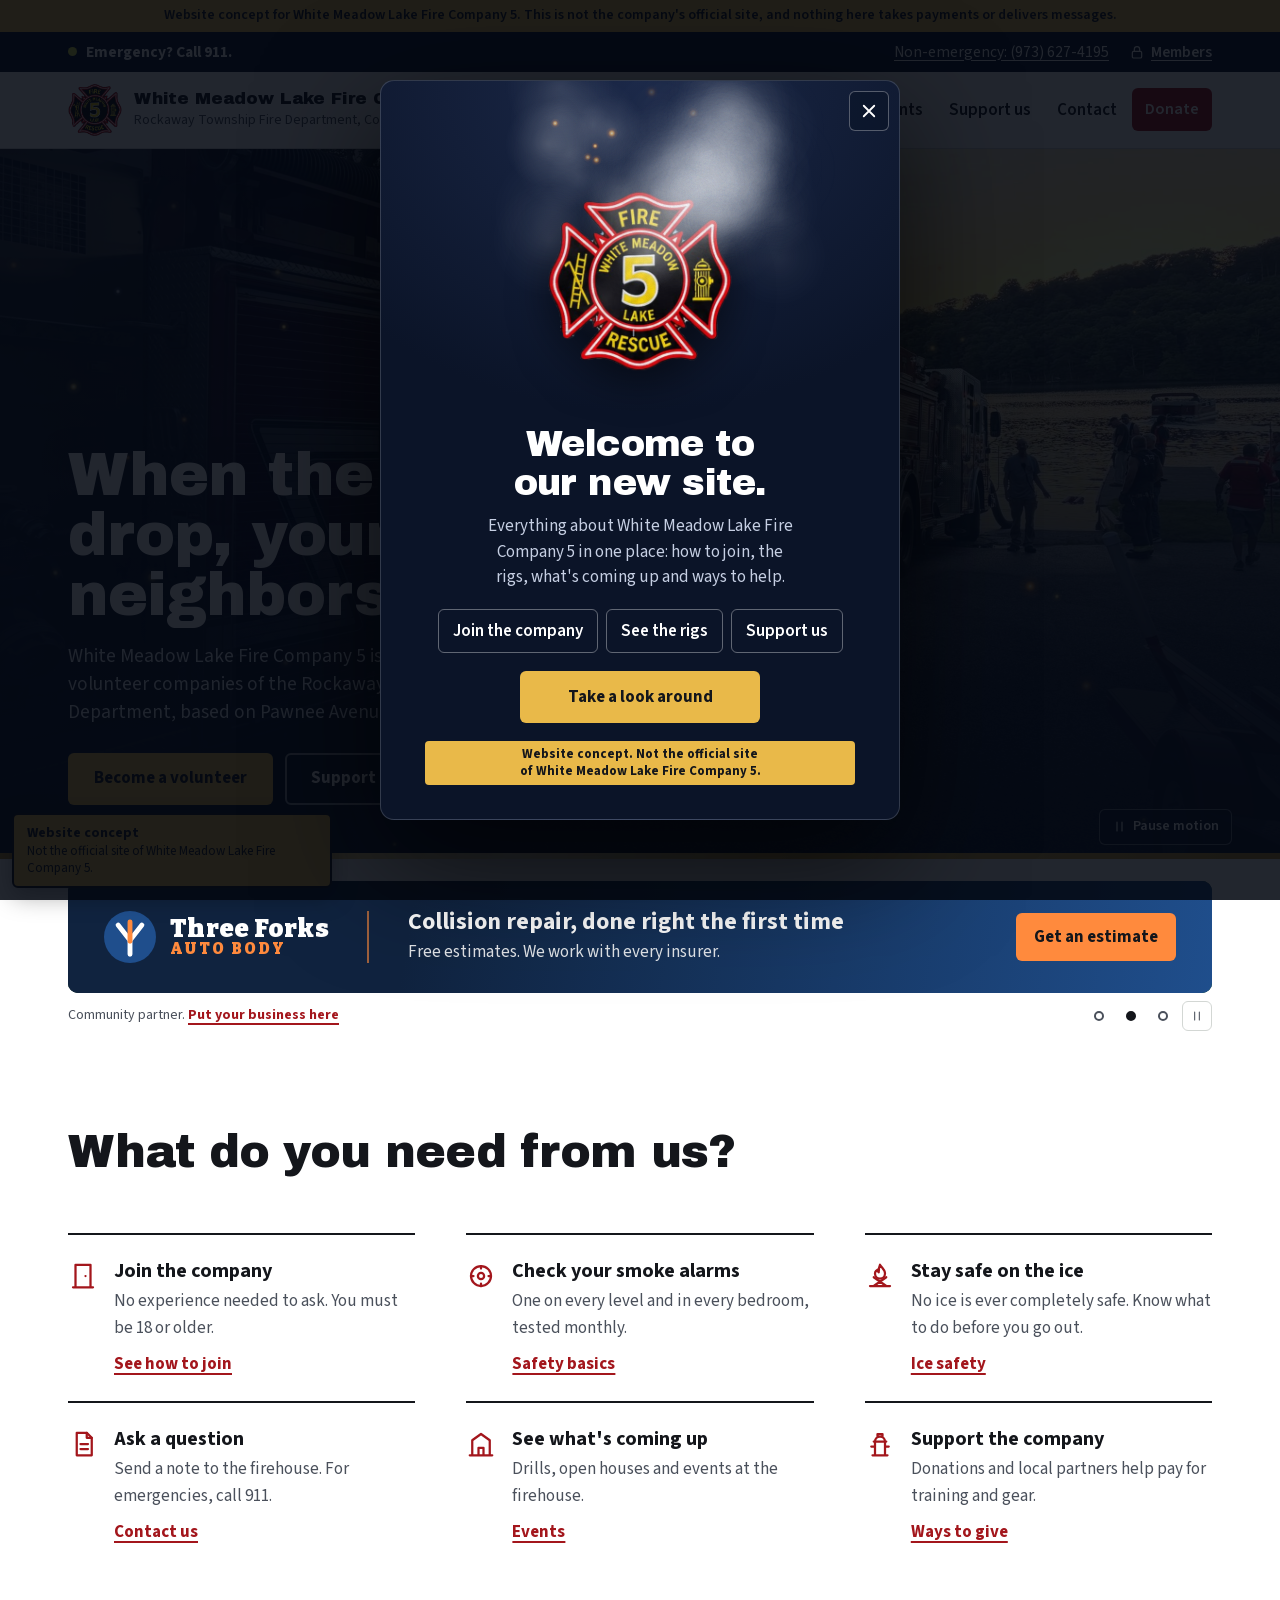
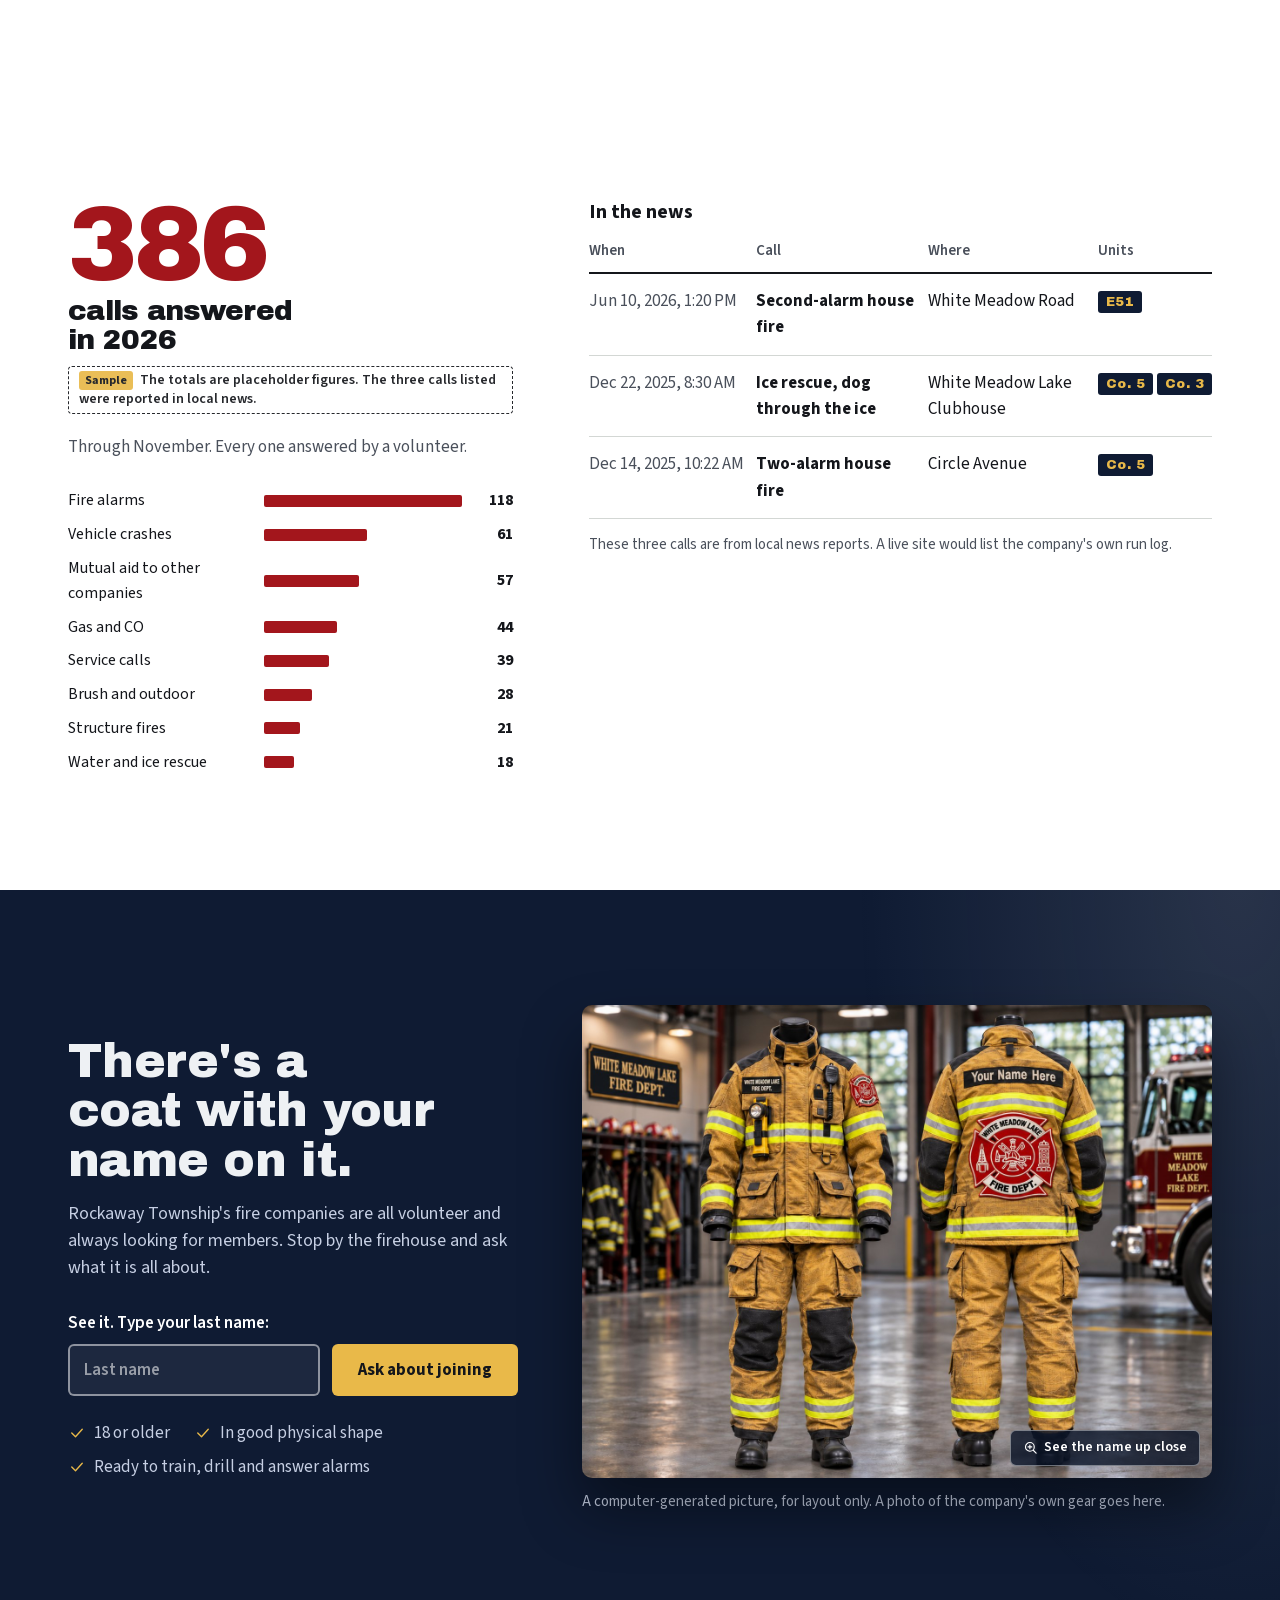
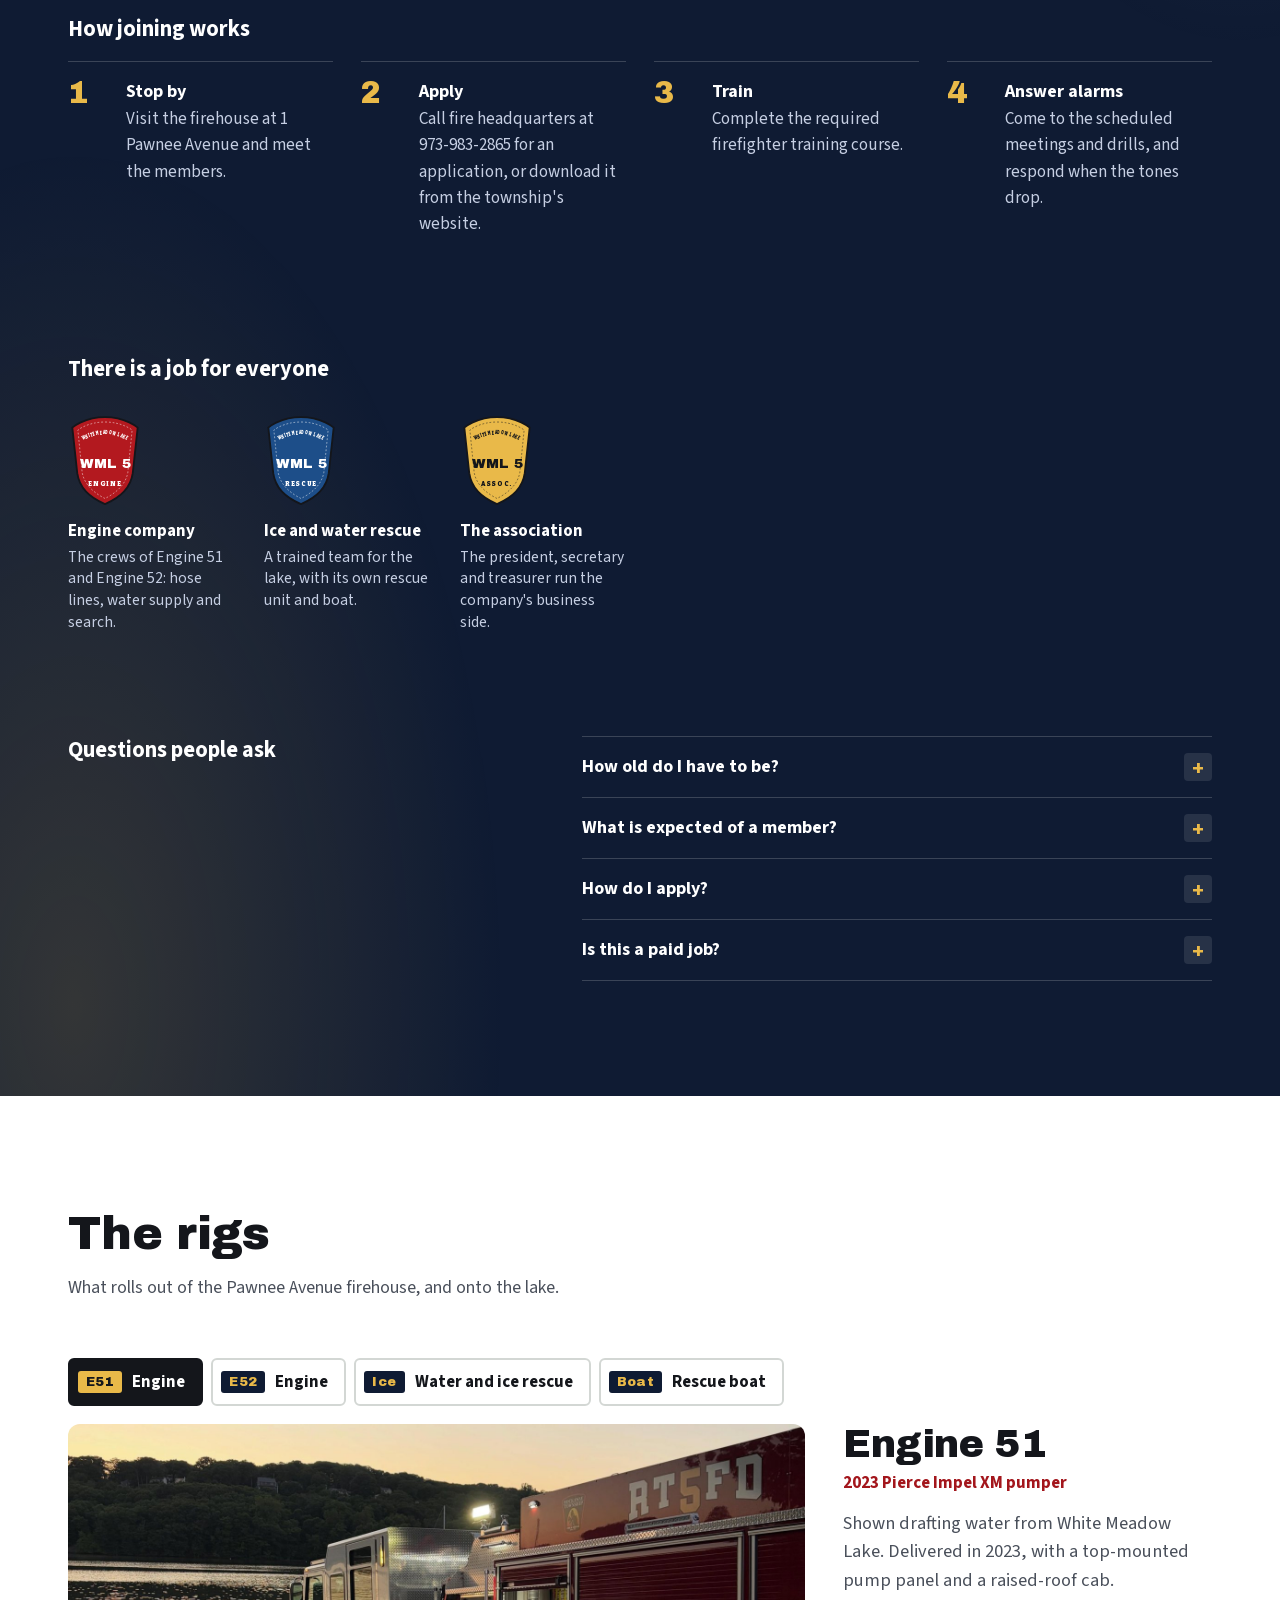
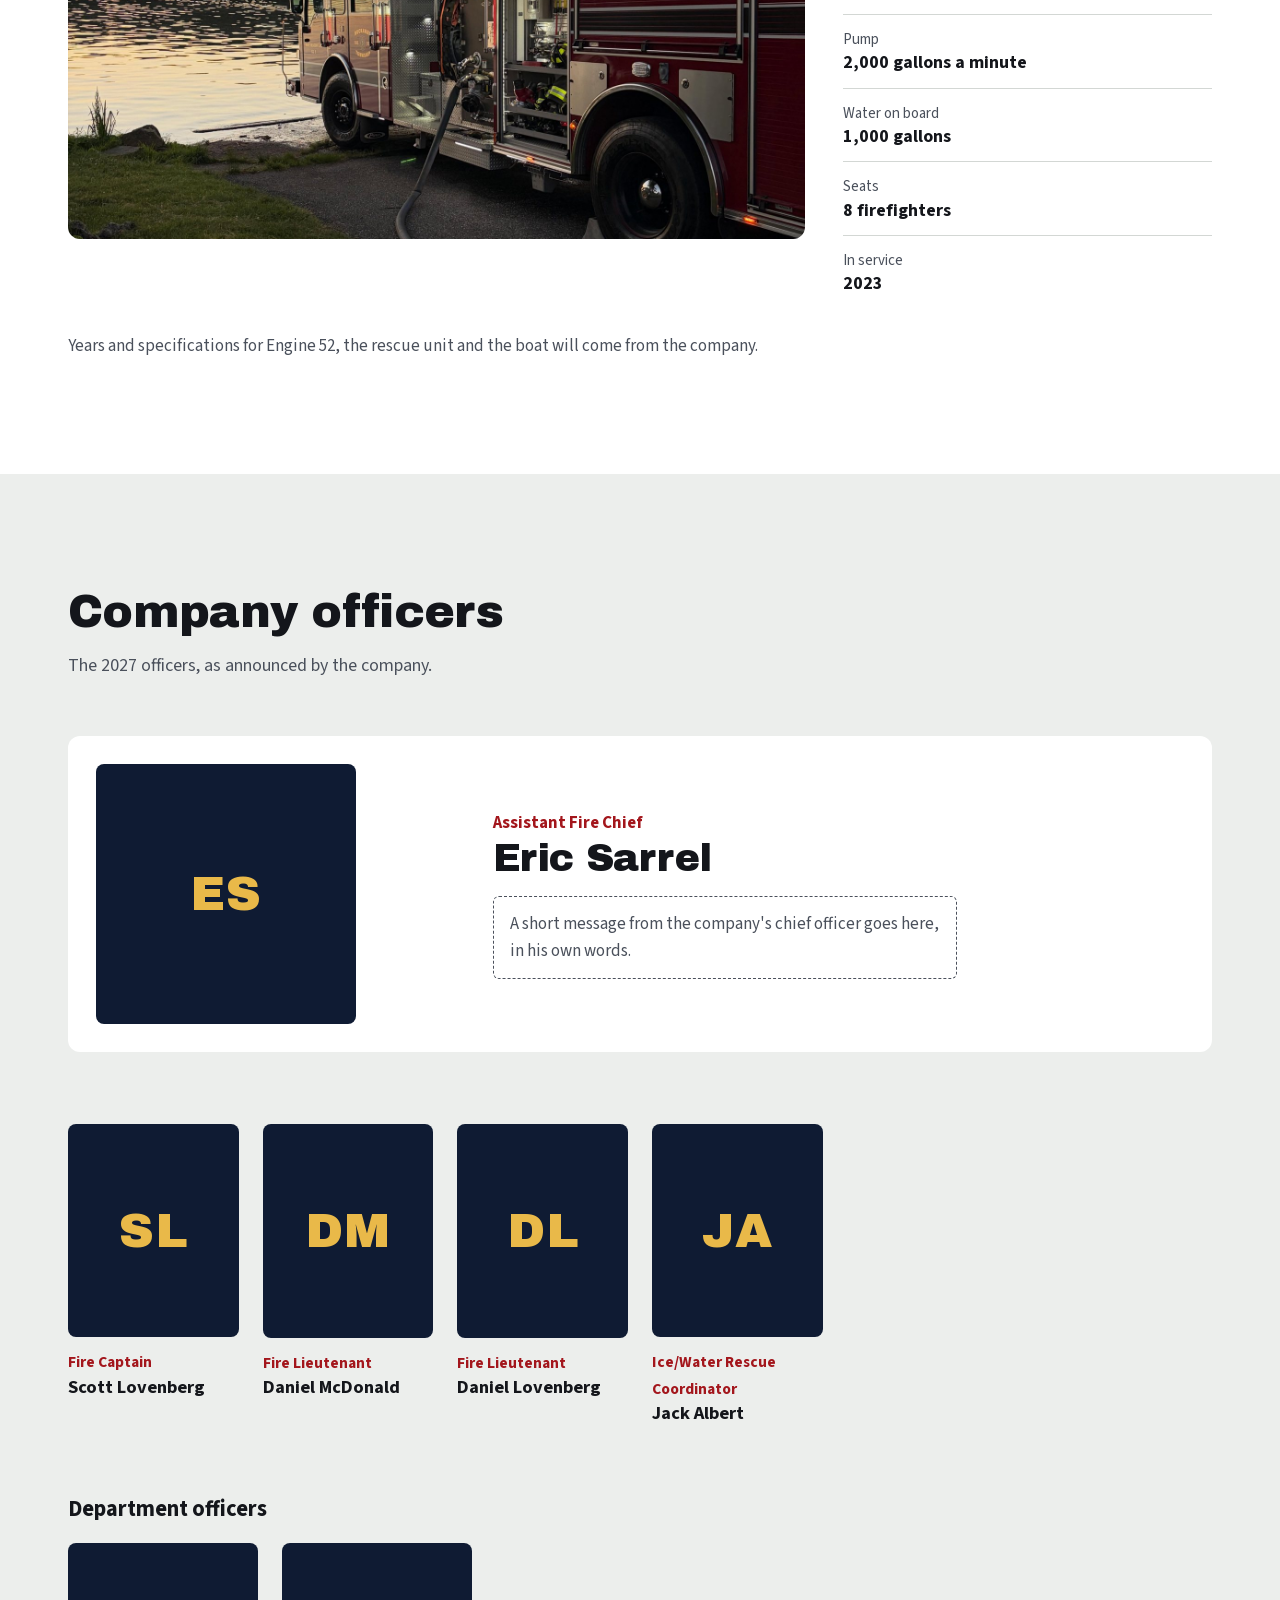
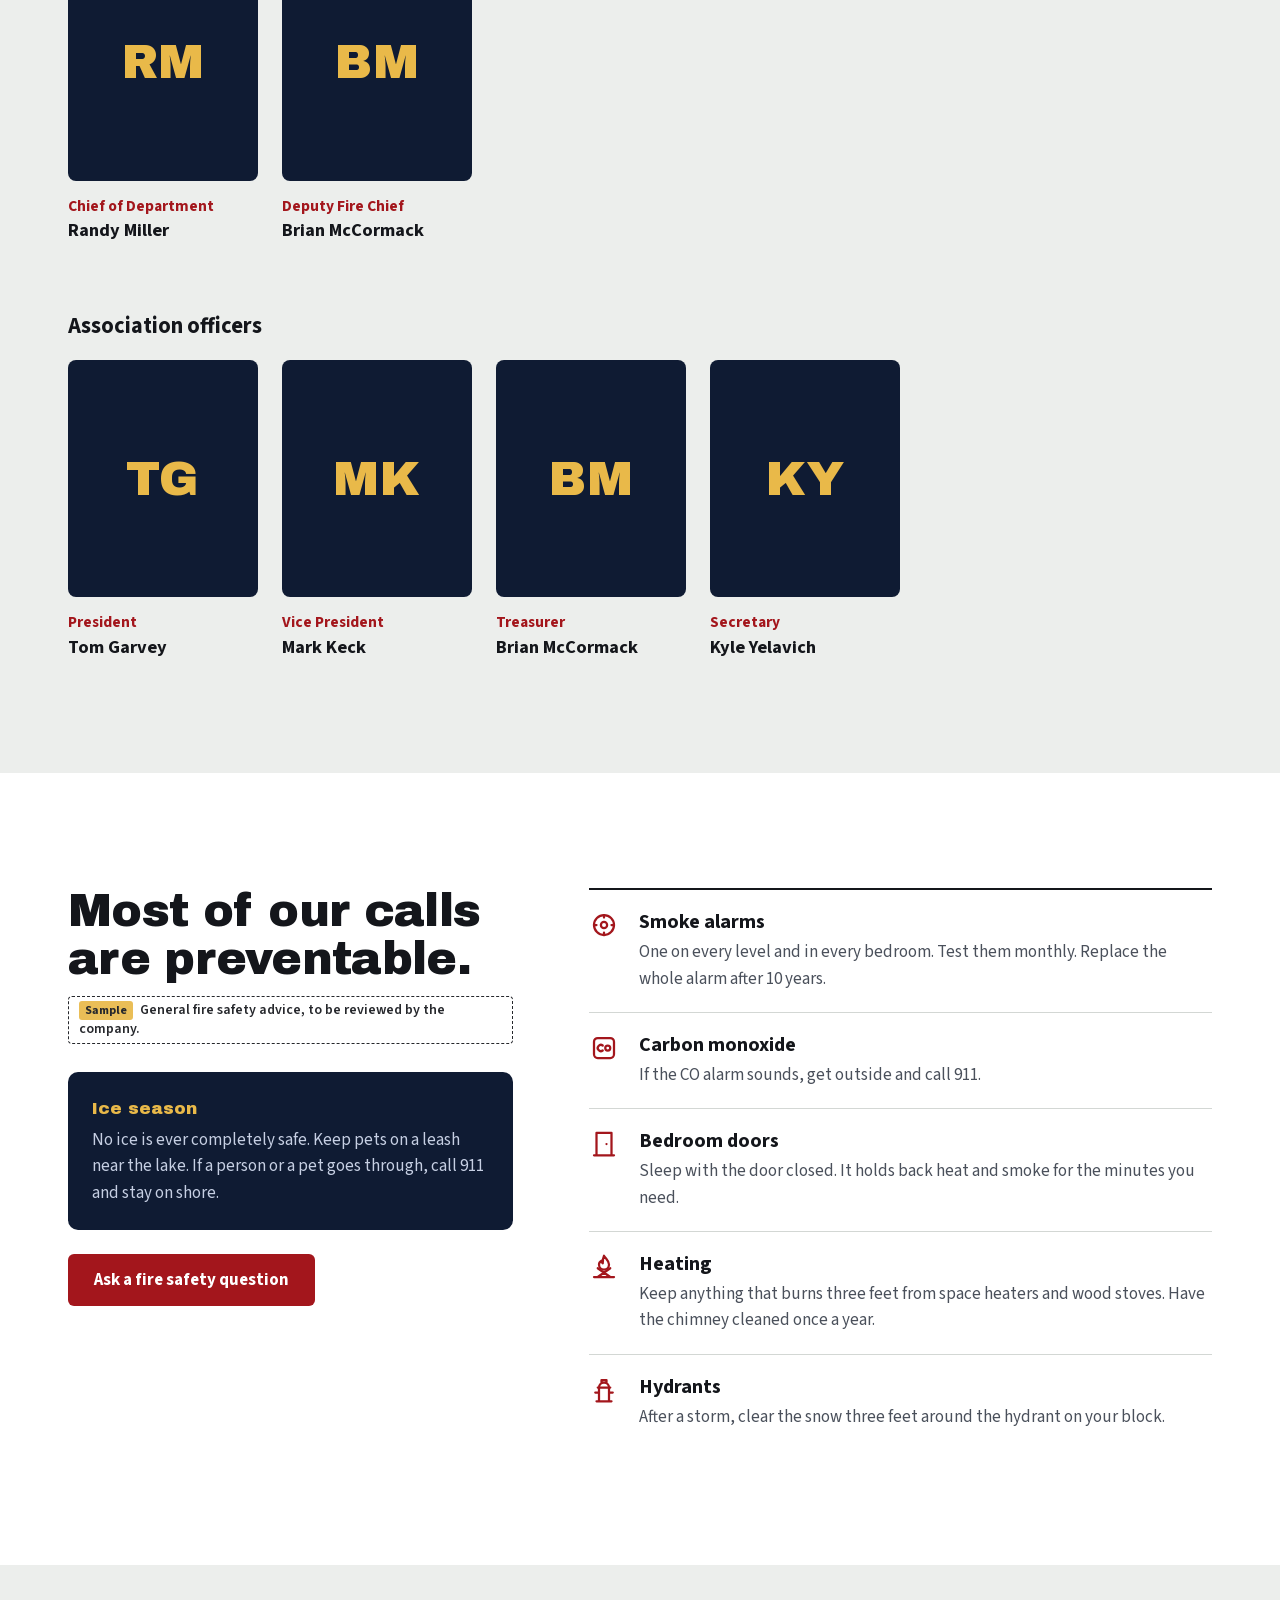
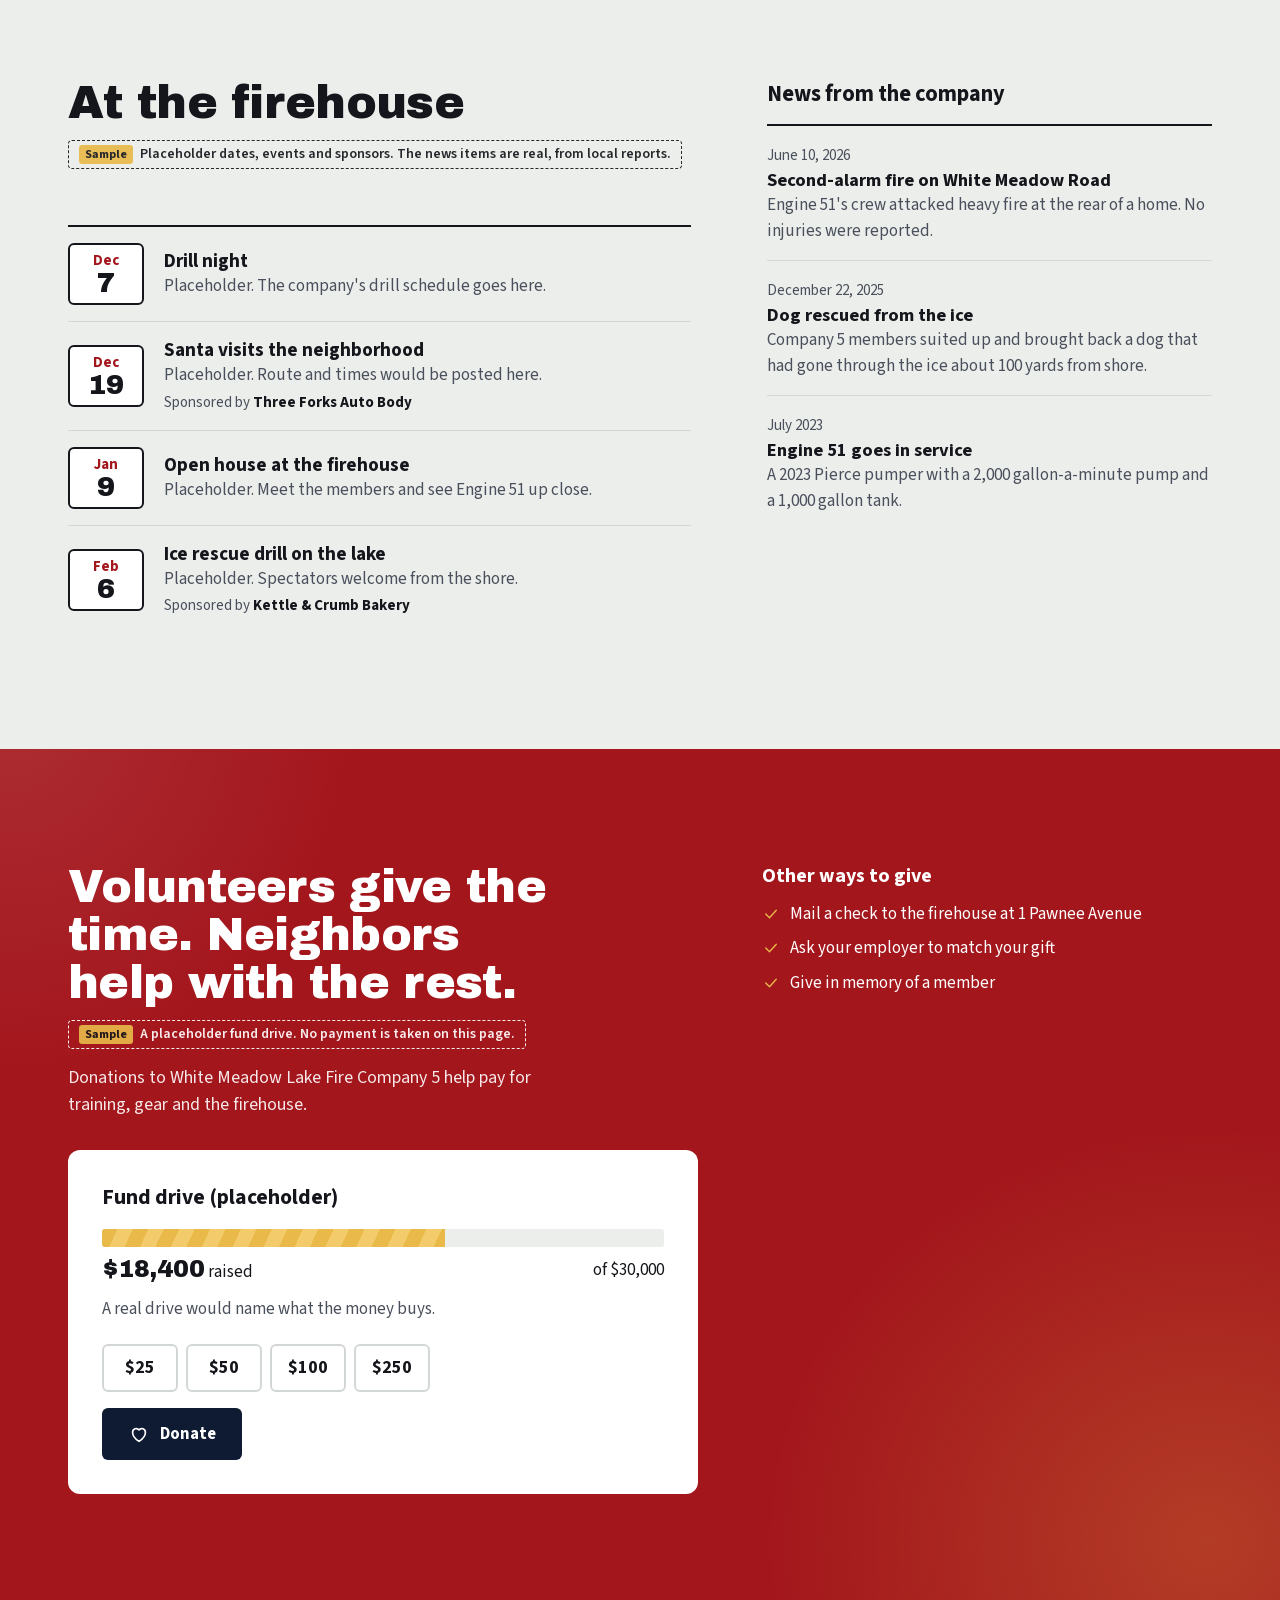
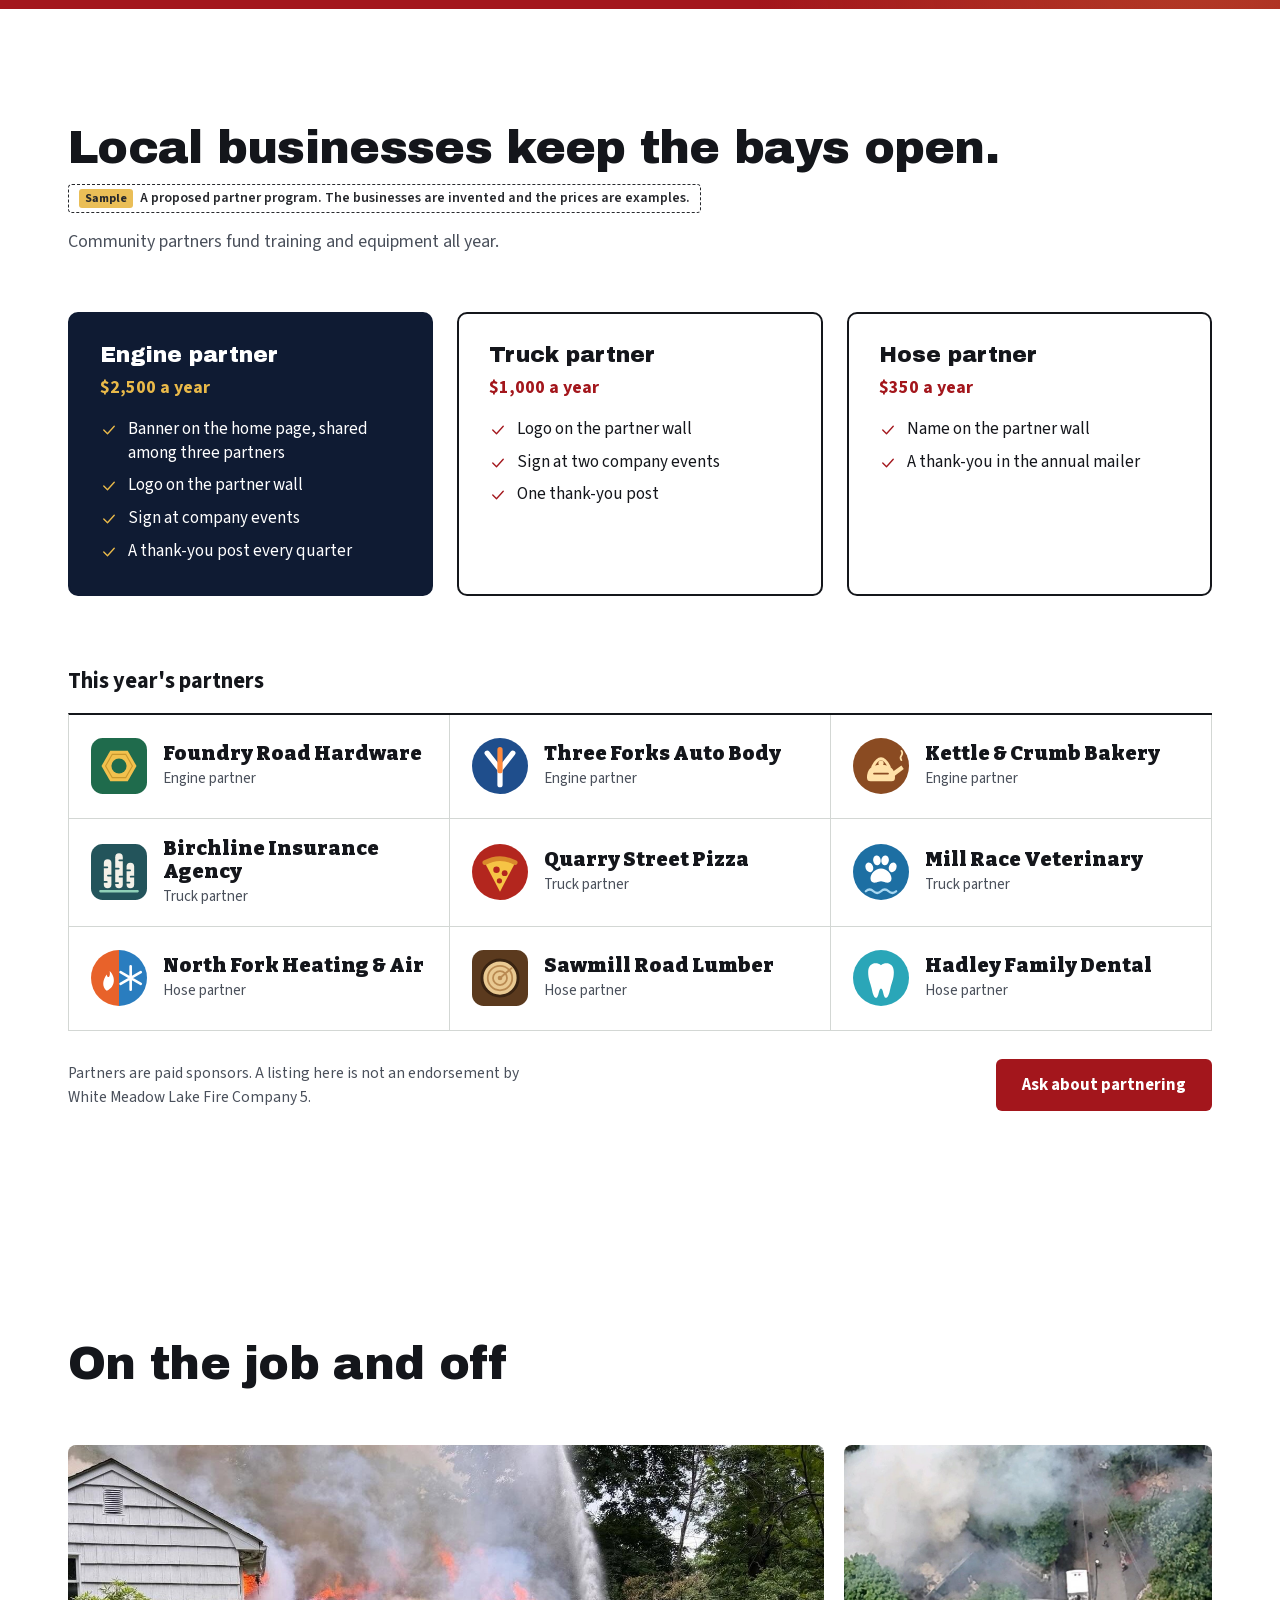
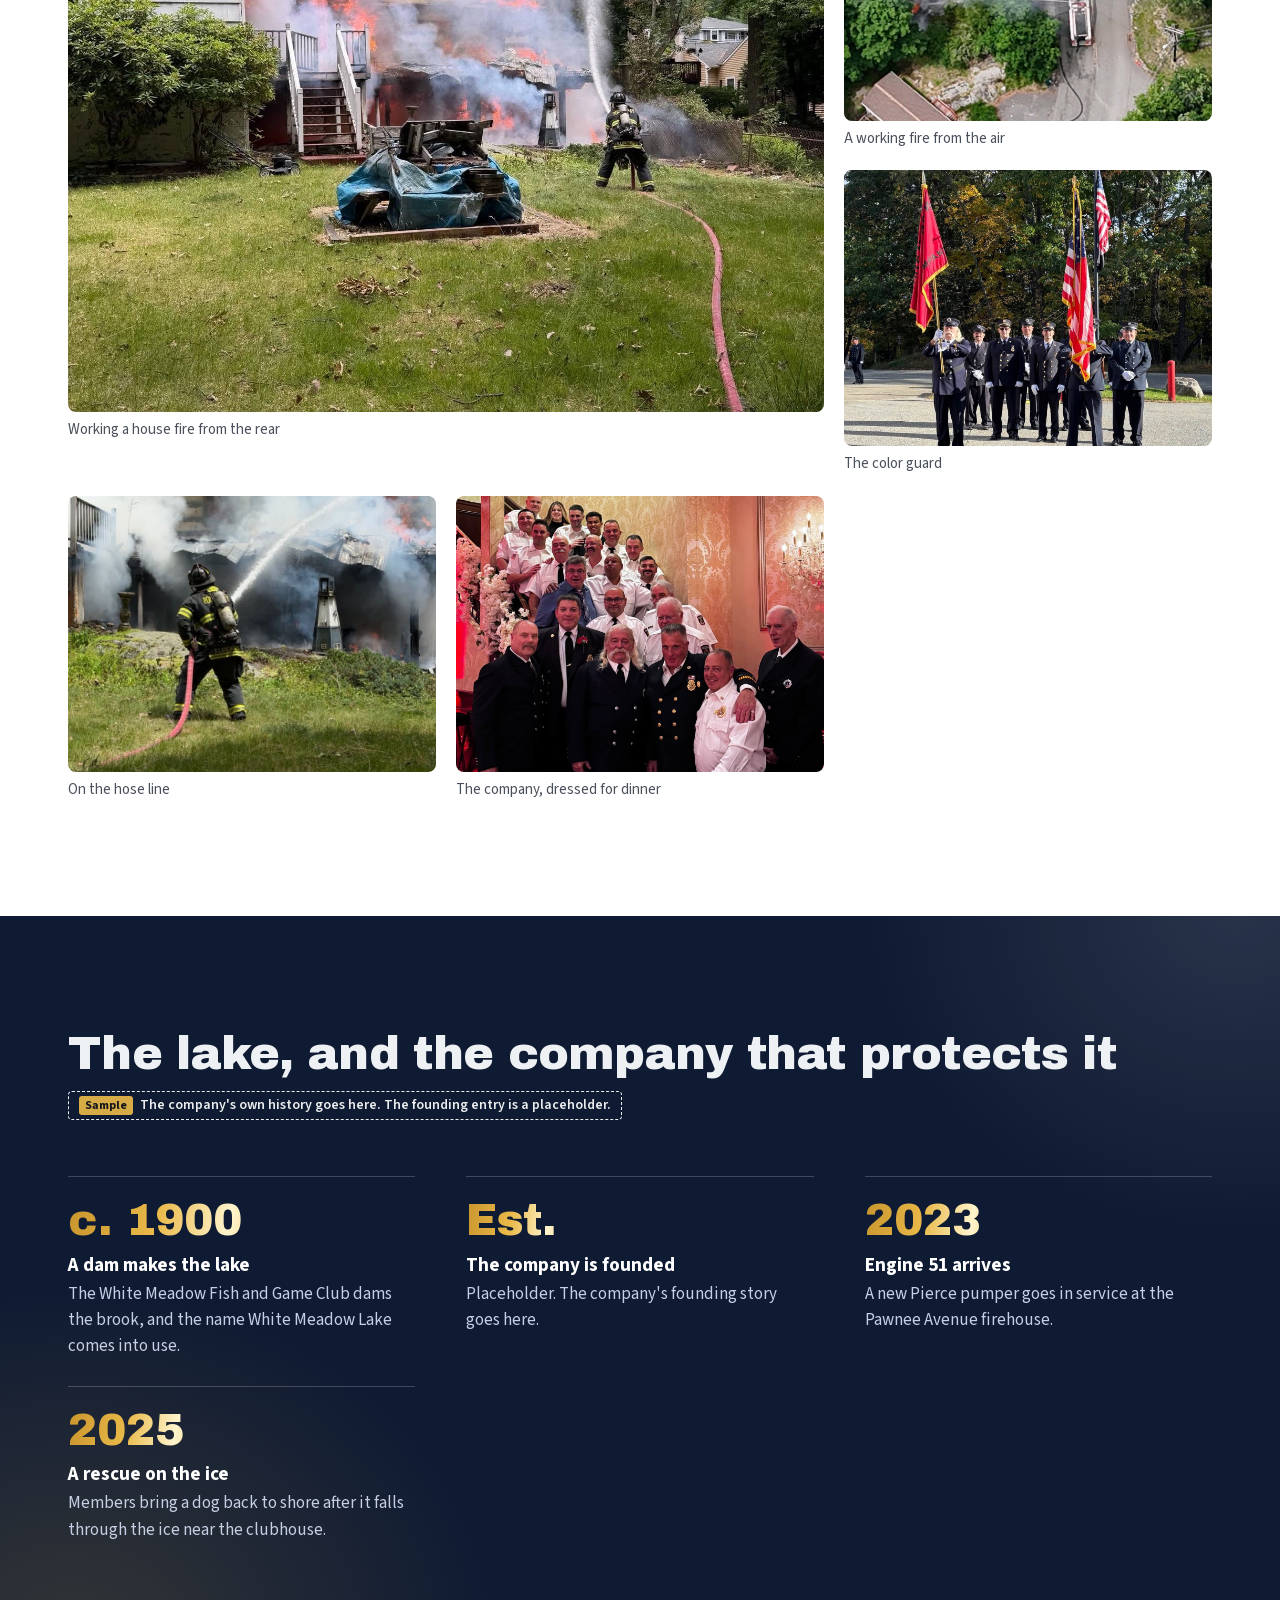
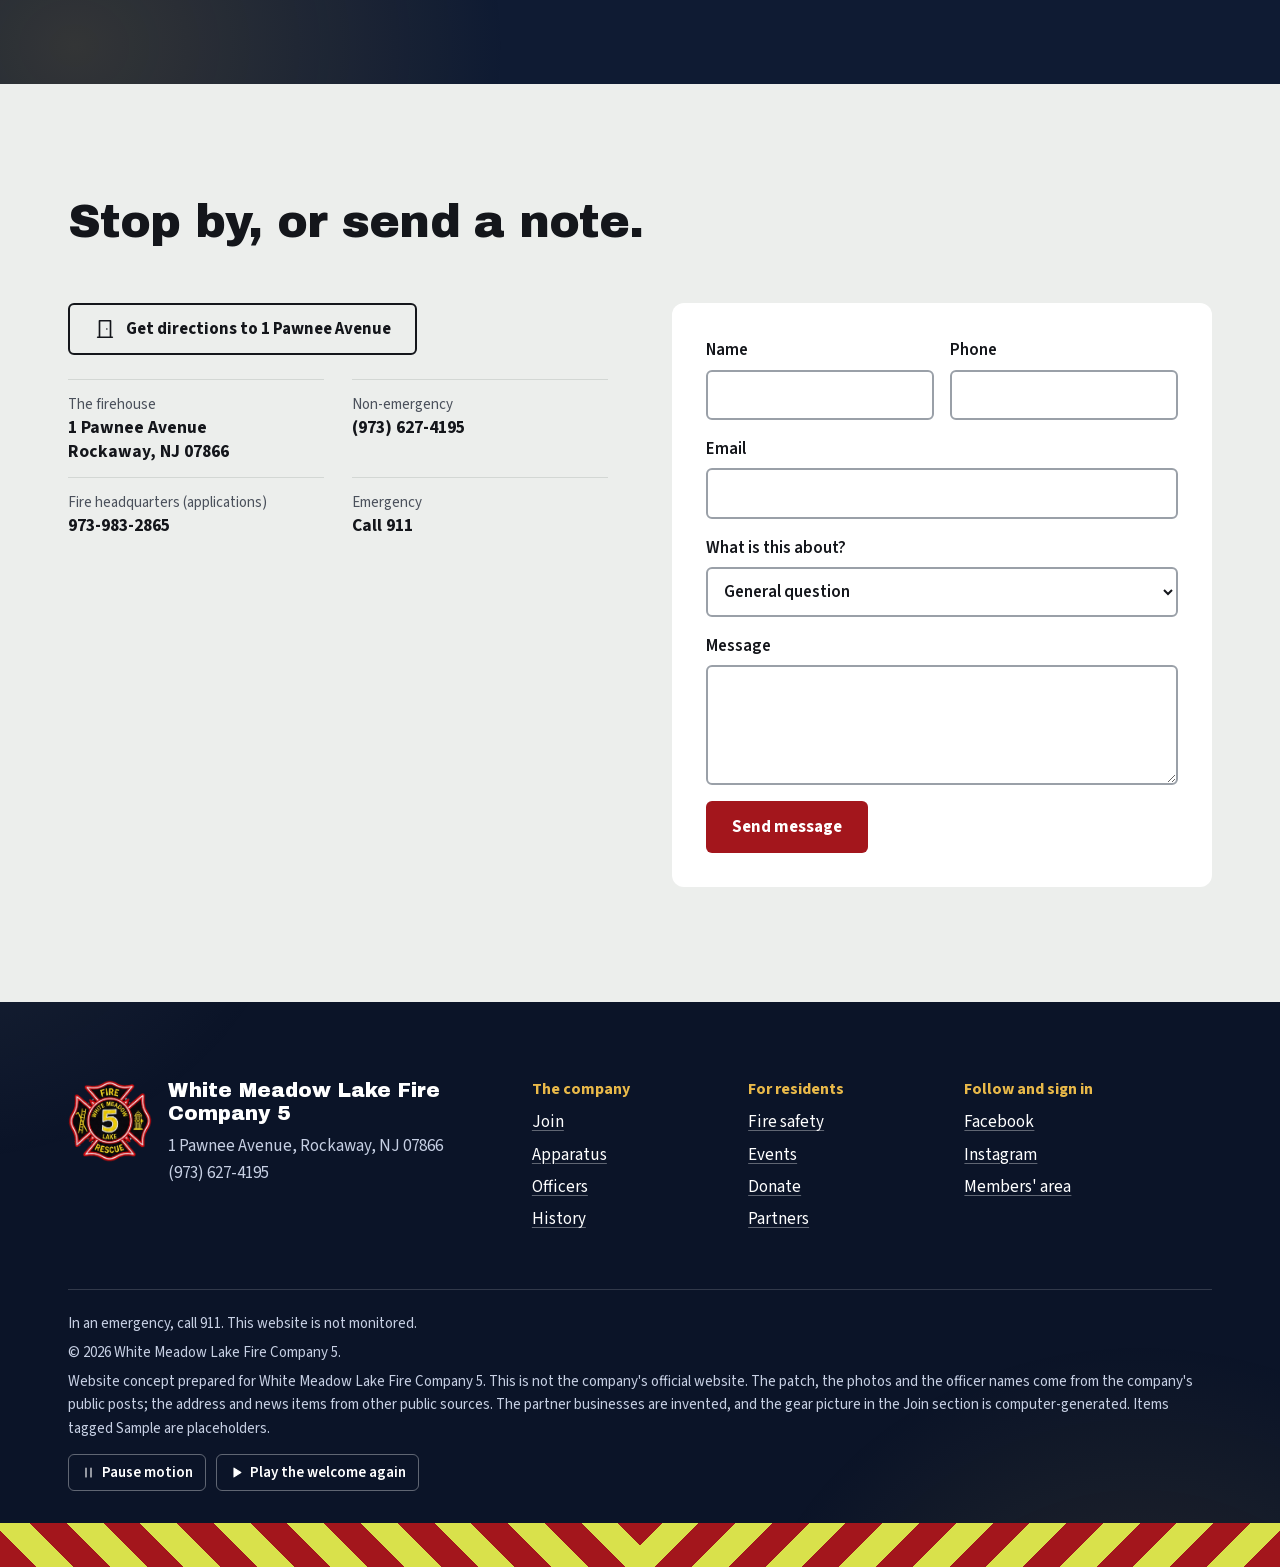
==== commit ce995378: "Welcome popup: the patch burns and a hose puts it out First-visit welcome drawn live in the browser " ====
--- a/index.html
+++ b/index.html
@@ -22,6 +22,7 @@
 <script src="data/site.js"></script>
 <script src="js/art.js"></script>
 <script src="js/fx.js"></script>
+<script src="js/welcome.js"></script>
 <script src="js/site.js"></script>
 <!--/JS-->
 </body>
--- a/css/site.css
+++ b/css/site.css
@@ -91,7 +91,7 @@
 .site-header.is-stuck { box-shadow: 0 8px 24px rgba(15, 27, 51, .12); }
 .site-header .wrap { display: flex; align-items: center; gap: 24px; min-height: 76px; }
 .brand { display: flex; align-items: center; gap: 12px; margin-right: auto; text-decoration: none; }
-.brand .art-emblem { width: 54px; height: 54px; flex: none; }
+.brand .art-emblem { width: 54px; height: 54px; flex: none; object-fit: contain; }
 .brand b { display: block; font: 400 1.0625rem/1.1 var(--display); letter-spacing: -.01em; }
 .brand span span { display: block; margin-top: 3px; color: var(--ink-2); font-size: .875rem; line-height: 1.2; }
 .nav { display: flex; align-items: center; gap: 4px; }
@@ -109,7 +109,9 @@
 .hero { position: relative; display: flex; flex-direction: column; height: clamp(580px, calc(100vh - 160px), 940px); overflow: hidden; background: var(--night); color: var(--white); text-align: center; border-bottom: 6px solid var(--gold); }
 .hero-copy { position: relative; z-index: 2; padding-top: clamp(28px, 4.5vh, 56px); }
 .hero--photo { display: block; height: clamp(560px, calc(100vh - 160px), 860px); text-align: left; }
-.hero-img { position: absolute; inset: 0; width: 100%; height: 100%; max-width: none; object-fit: cover; object-position: 50% 44%; animation: heroIn 7s var(--ease) both; }
+.hero-media { position: absolute; inset: 0; overflow: hidden; }
+.hero-img { position: absolute; inset: 0; width: 100%; height: 100%; max-width: none; object-fit: cover; object-position: 50% 44%; opacity: 0; transition: opacity 1.8s ease; animation: heroIn 7s var(--ease) both; }
+.hero-img.is-on { opacity: 1; }
 @keyframes heroIn { from { transform: scale(1.07); } to { transform: scale(1); } }
 .hero-shade { position: absolute; inset: 0; background: linear-gradient(0deg, rgba(11, 20, 40, .96) 0%, rgba(11, 20, 40, .84) 24%, rgba(11, 20, 40, .3) 52%, rgba(11, 20, 40, 0) 70%), linear-gradient(90deg, rgba(11, 20, 40, .8) 0%, rgba(11, 20, 40, .55) 30%, rgba(11, 20, 40, 0) 64%); }
 .hero--photo .hero-copy { position: absolute; left: 0; right: 0; bottom: 0; padding-top: 0; padding-bottom: clamp(36px, 6vh, 72px); }
@@ -123,6 +125,13 @@
 .hero-scene .art-station { position: absolute; inset: 0; width: 100%; height: 100%; max-width: none; overflow: visible; }
 .hero-pause { position: absolute; right: var(--gutter); bottom: 14px; z-index: 3; display: inline-flex; align-items: center; gap: 6px; min-height: 36px; padding: 6px 12px; border: 1px solid rgba(255, 255, 255, .4); border-radius: 6px; background: rgba(11, 20, 40, .7); color: var(--white); font-size: .875rem; font-weight: 600; cursor: pointer; }
 .hero-pause .ic { width: 15px; height: 15px; }
+/* A small real photo, framed under the headline, against the night sky. */
+.hero.hero--framed, #app:has(.sample-bar) .hero.hero--framed { height: auto; }
+.hero--framed { min-height: clamp(560px, calc(100vh - 190px), 860px); padding-bottom: clamp(34px, 5vh, 56px); background: radial-gradient(70% 46% at 50% 100%, rgba(233, 185, 73, .2), transparent 72%), linear-gradient(180deg, var(--night) 0%, var(--dusk) 78%, #1B2748 100%); }
+.hero--framed .hero-copy p { max-width: 74ch; }
+.hero-frame { position: relative; z-index: 2; width: min(calc(100% - 2 * var(--gutter)), clamp(480px, 64vh, 680px)); margin: clamp(26px, 4vh, 40px) auto 0; }
+.hero-frame img { width: 100%; border: 6px solid var(--white); border-radius: 6px; box-shadow: 0 30px 70px rgba(0, 0, 0, .6); }
+.hero-frame figcaption { margin-top: 12px; color: var(--on-dusk-2); font-size: .9375rem; }
 
 /* The one orchestrated moment: the bay doors roll up, then the lights come on. */
 .baydoor { animation: doorUp 2.1s cubic-bezier(.55, .05, .2, 1) calc(.5s + var(--i) * .32s) both; }
@@ -515,7 +524,8 @@
   .site-header .wrap { min-height: 64px; gap: 12px; }
   .hero { height: auto; }
   .hero--photo { display: flex; flex-direction: column; height: auto; }
-  .hero-img { position: relative; height: auto; aspect-ratio: 16 / 11; animation: none; }
+  .hero-media { position: relative; aspect-ratio: 16 / 11; }
+  .hero-img { animation: none; }
   .hero-shade { display: none; }
   .hero--photo .hero-copy { position: relative; padding: 26px var(--gutter) 34px; }
   .captains { grid-template-columns: 1fr 1fr; }
@@ -570,6 +580,49 @@
   .concept-badge span { display: none; }
 }
 
+/* ---------- the first-visit welcome: the badge burns, the hose puts it out ---------- */
+.wl { width: min(92vw, 520px); max-height: 94vh; margin: auto; padding: 0; border: 1px solid rgba(255, 255, 255, .16); border-radius: 14px; background: radial-gradient(120% 70% at 50% 0%, #1B2848 0%, var(--night) 64%); color: var(--white); overflow: hidden auto; box-shadow: 0 40px 120px rgba(0, 0, 0, .65); }
+.wl:focus { outline: none; }
+/* firelight spills onto the dimmed page behind, and dies with the fire */
+.wl::backdrop { background: radial-gradient(60vmax 50vmax at 50% 46%, rgba(255, 122, 36, calc(.2 * var(--glow, 0))), transparent 70%), rgba(4, 8, 18, .88); }
+.wl-x, .wl-skip { position: absolute; top: 10px; z-index: 5; min-height: 40px; border: 1px solid rgba(255, 255, 255, .3); border-radius: 6px; background: rgba(11, 20, 40, .62); color: var(--white); cursor: pointer; }
+.wl-x { right: 10px; display: grid; place-items: center; width: 40px; padding: 0; }
+.wl-x svg { width: 18px; height: 18px; fill: none; stroke: currentColor; stroke-width: 2.4; stroke-linecap: round; }
+.wl-skip { left: 10px; padding: 6px 12px; font: inherit; font-size: .875rem; font-weight: 600; transition: opacity .3s; }
+.wl.is-out .wl-skip { opacity: 0; pointer-events: none; }
+.wl-stage { position: relative; width: 100%; aspect-ratio: 1 / .8; touch-action: none; transition: margin-top 1s var(--ease) .35s; }
+/* once the fire is out the empty air above the badge closes up */
+.wl.is-out .wl-stage { margin-top: -17%; }
+.wl:not(.is-out):not(.is-static) .wl-stage { cursor: crosshair; }
+.wl-glow { position: absolute; left: 14%; right: 14%; top: 10%; bottom: -4%; border-radius: 50%; background: radial-gradient(closest-side, rgba(255, 150, 50, .5), rgba(255, 90, 20, .16) 58%, transparent 74%); opacity: var(--glow, 0); }
+.wl-badge { position: absolute; left: 32%; top: 47%; width: 36%; aspect-ratio: 1 / 1; filter: brightness(calc(1 - .55 * var(--heat, 0))) sepia(calc(.6 * var(--heat, 0))) saturate(calc(1 + .4 * var(--heat, 0))) drop-shadow(0 12px 20px rgba(0, 0, 0, .55)); }
+.wl-badge > * { display: block; width: 100%; height: 100%; max-width: none; object-fit: contain; }
+/* a gleam crosses the wet badge once the fire is out */
+.wl-badge.has-mask::after { content: ""; position: absolute; inset: 0; pointer-events: none; opacity: 0; background: linear-gradient(112deg, transparent 38%, rgba(255, 255, 255, .8) 50%, transparent 62%) no-repeat; background-size: 260% 100%; -webkit-mask: var(--wl-mask) center / contain no-repeat; mask: var(--wl-mask) center / contain no-repeat; mix-blend-mode: screen; }
+.wl.is-out .wl-badge.has-mask::after { animation: wlGleam 1.5s ease 1s 1 both; }
+@keyframes wlGleam { 0% { opacity: 0; background-position: 130% 0; } 15%, 85% { opacity: 1; } 100% { opacity: 0; background-position: -30% 0; } }
+.wl canvas { position: absolute; inset: 0; width: 100%; height: 100%; pointer-events: none; }
+.wl-hint { position: absolute; left: 0; right: 0; bottom: -2px; margin: 0; text-align: center; color: rgba(255, 255, 255, .78); font-size: .875rem; transition: opacity .4s; }
+.wl.is-out .wl-hint, .wl.is-aimed .wl-hint { opacity: 0; }
+/* the message is folded away until the fire is out, then the dialog opens up */
+.wl-fold { display: grid; grid-template-rows: 0fr; transition: grid-template-rows .9s var(--ease); }
+.wl.is-out .wl-fold, .wl.is-static .wl-fold, .wl-fold:focus-within { grid-template-rows: 1fr; }
+.wl-copy { min-height: 0; overflow: hidden; padding: 0 clamp(20px, 6vw, 44px); text-align: center; opacity: 0; transition: opacity .8s ease .25s; }
+.wl-copy::before, .wl-copy::after { content: ""; display: block; height: 18px; }
+.wl-copy::after { height: clamp(24px, 4vw, 34px); }
+.wl.is-out .wl-copy, .wl.is-static .wl-copy, .wl-fold:focus-within .wl-copy { opacity: 1; }
+.wl-copy h2 { font: 400 clamp(1.7rem, 5vw, 2.3rem)/1.05 var(--display); letter-spacing: -.015em; }
+.wl-copy > p { margin-top: 12px; color: var(--on-dusk-2); font-size: 1.0625rem; line-height: 1.5; text-wrap: balance; }
+.wl-links { display: flex; flex-wrap: wrap; justify-content: center; gap: 8px; margin-top: 18px; }
+.wl-links a { display: inline-block; padding: 8px 14px; border: 1px solid rgba(255, 255, 255, .35); border-radius: 6px; color: var(--white); font-weight: 600; text-decoration: none; }
+.wl-links a:hover { background: rgba(255, 255, 255, .1); }
+.wl-actions { margin-top: 18px; }
+.wl-actions .btn { min-width: min(100%, 240px); }
+.wl-copy > .wl-note { display: inline-block; margin-top: 18px; padding: 5px 10px; border-radius: 4px; background: var(--gold); color: var(--ink); font-size: .8125rem; font-weight: 700; line-height: 1.3; }
+.wl.is-static .wl-stage { aspect-ratio: auto; height: 210px; }
+.wl.is-static .wl-badge { left: calc(50% - 80px); top: 40px; width: 160px; }
+.foot-tools { display: flex; flex-wrap: wrap; gap: 10px; }
+
 /* ---------- background motion: embers, glints and metal sheen ----------
    The layers come first and are always there. The movement follows, and only
    runs when js/fx.js has switched it on (html.fx-on), "Pause motion" has not
@@ -647,6 +700,8 @@
 @media (prefers-reduced-motion: reduce) {
   html { scroll-behavior: auto; }
   [data-still] { display: none; }
+  .hero-img { transition: none; }
+  .wl-fold, .wl-copy, .wl-stage { transition: none; }
   .gear-stage, .gear-name { transition: none; }
   .hero-img { animation: none; }
   .baydoor { animation: none; transform: translateY(-238px); }
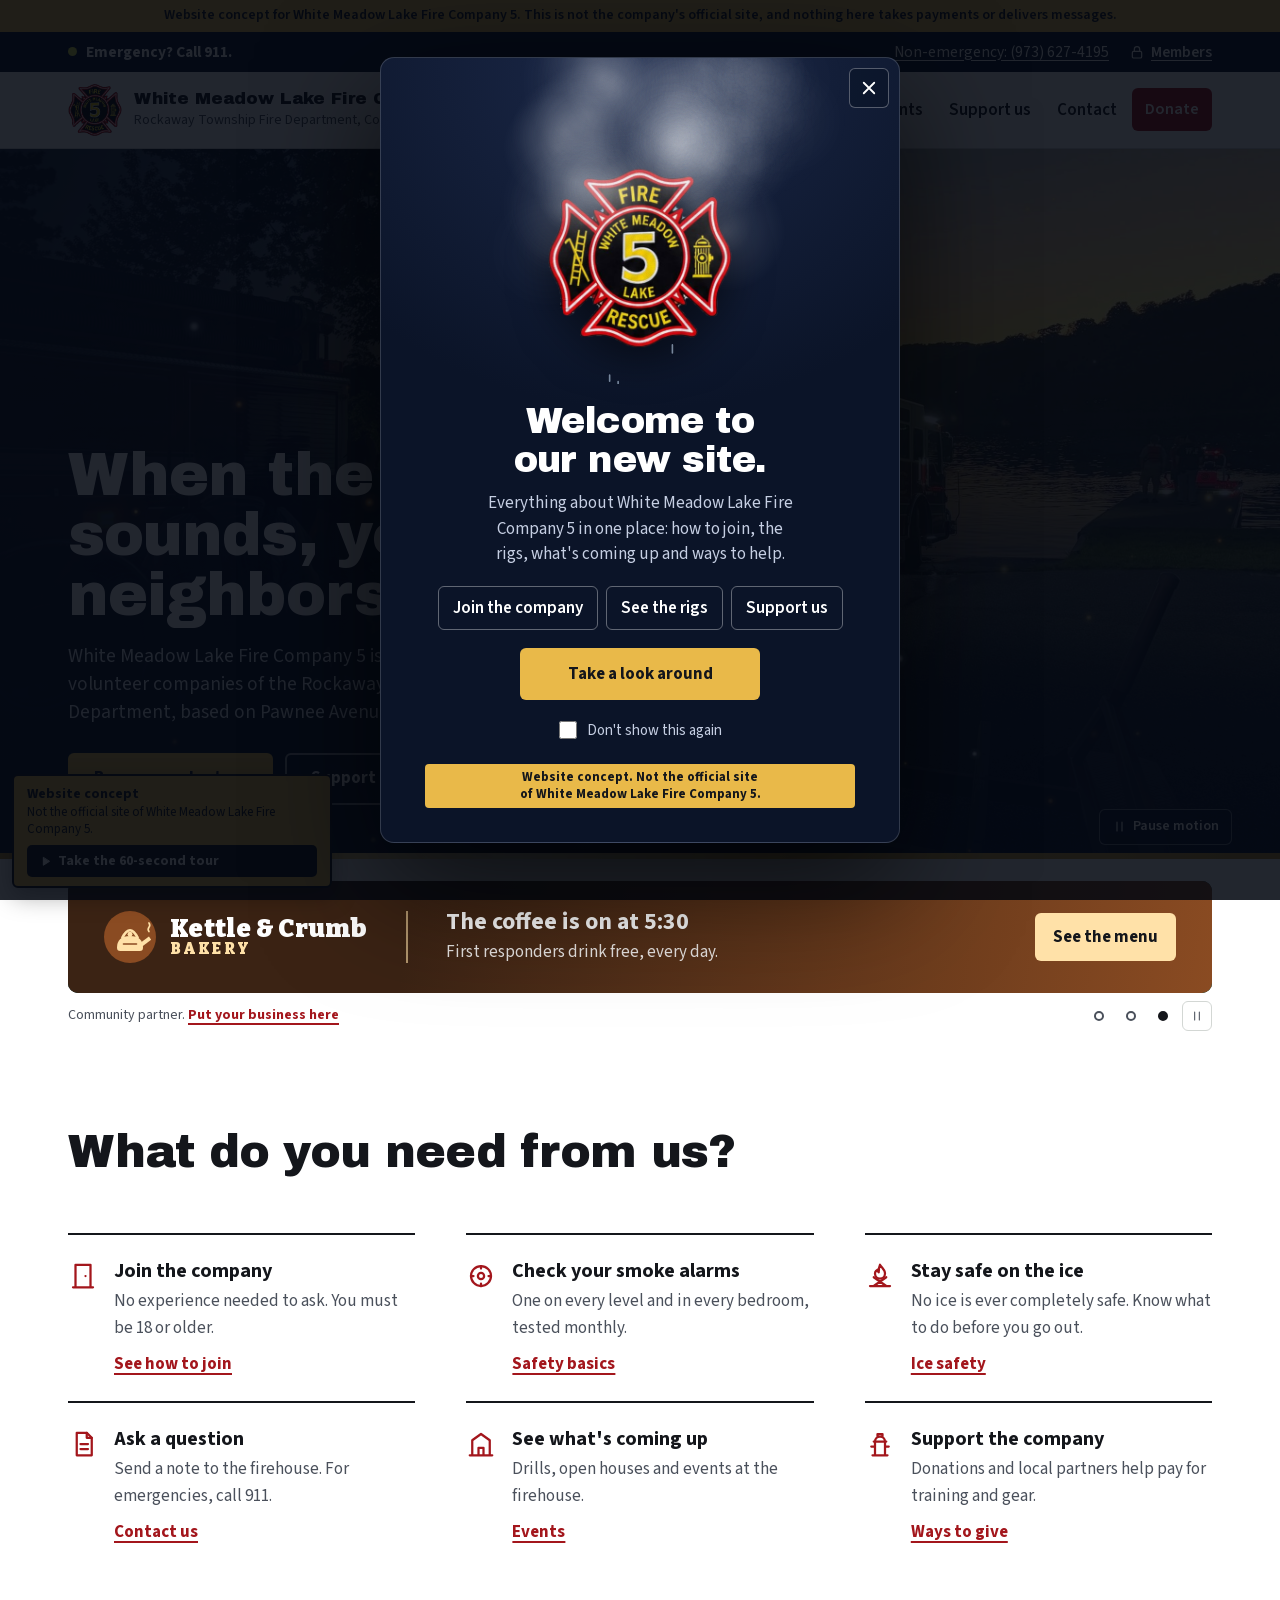
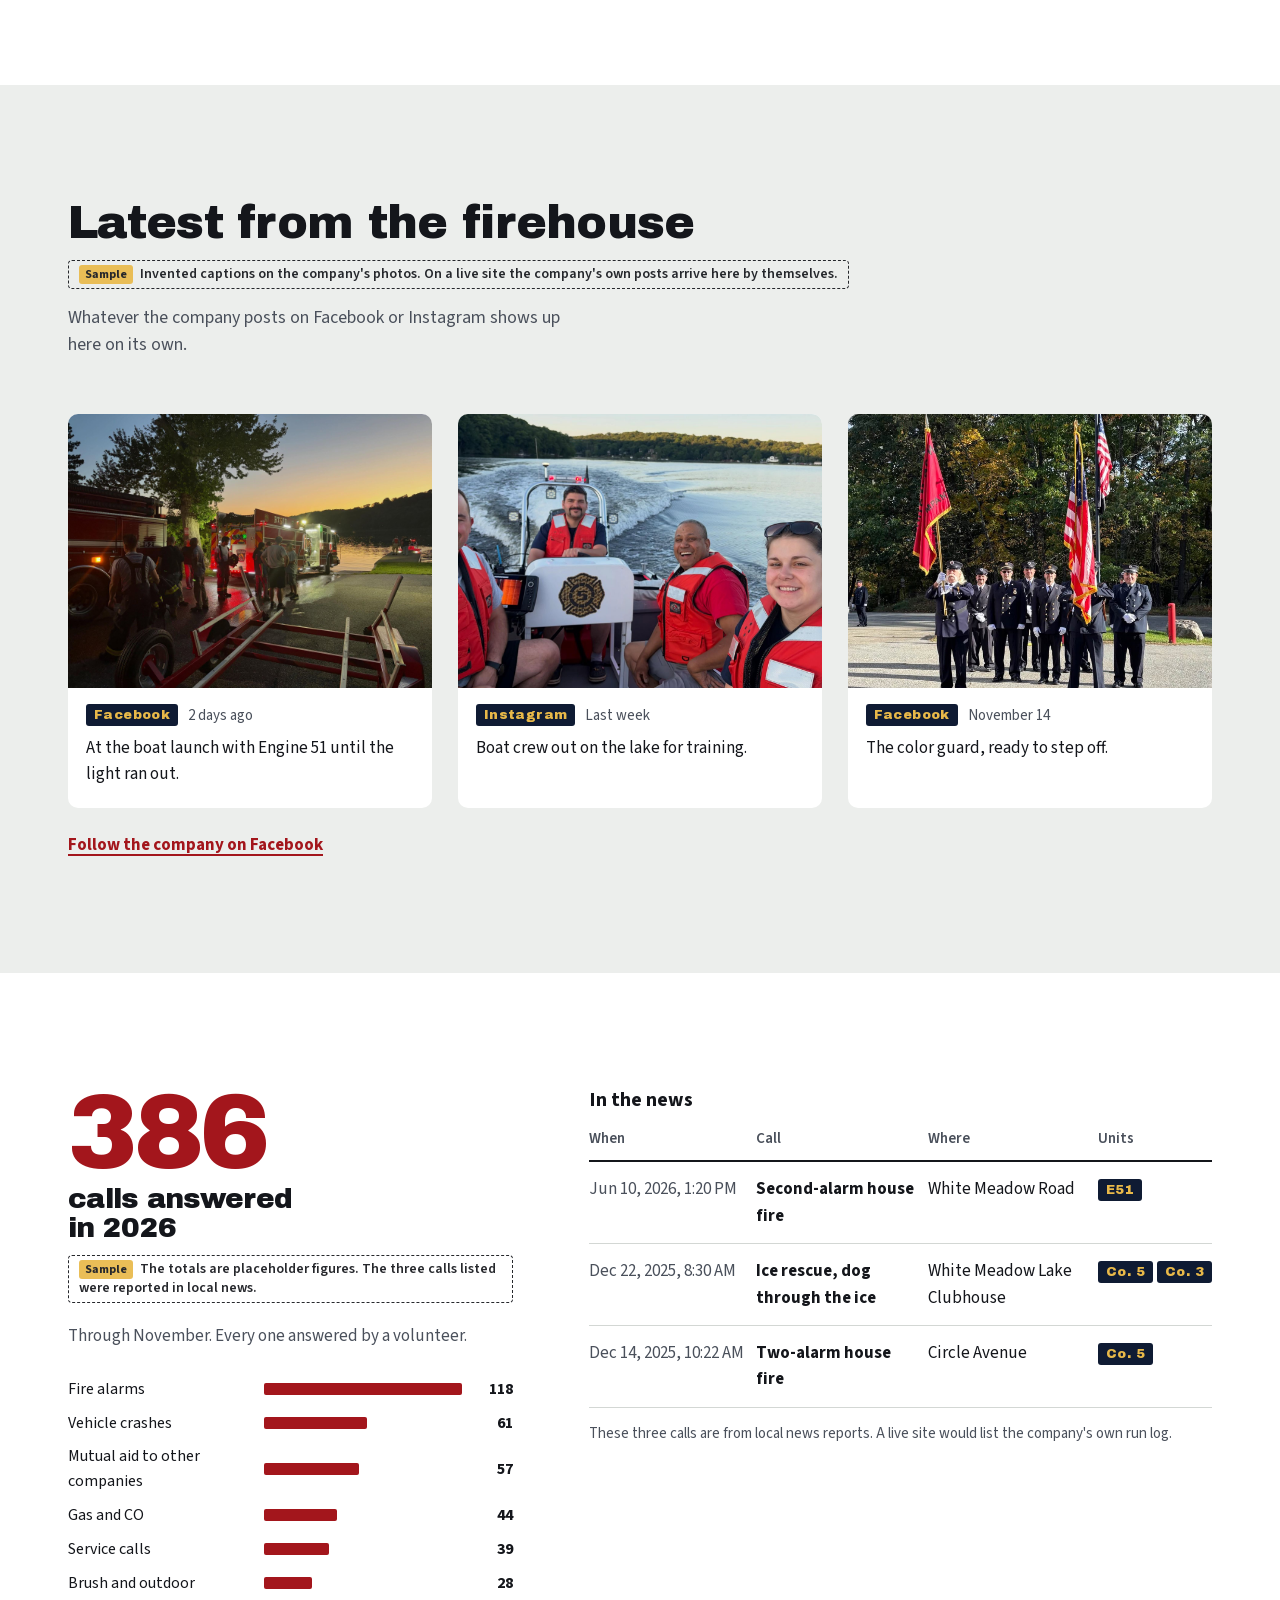
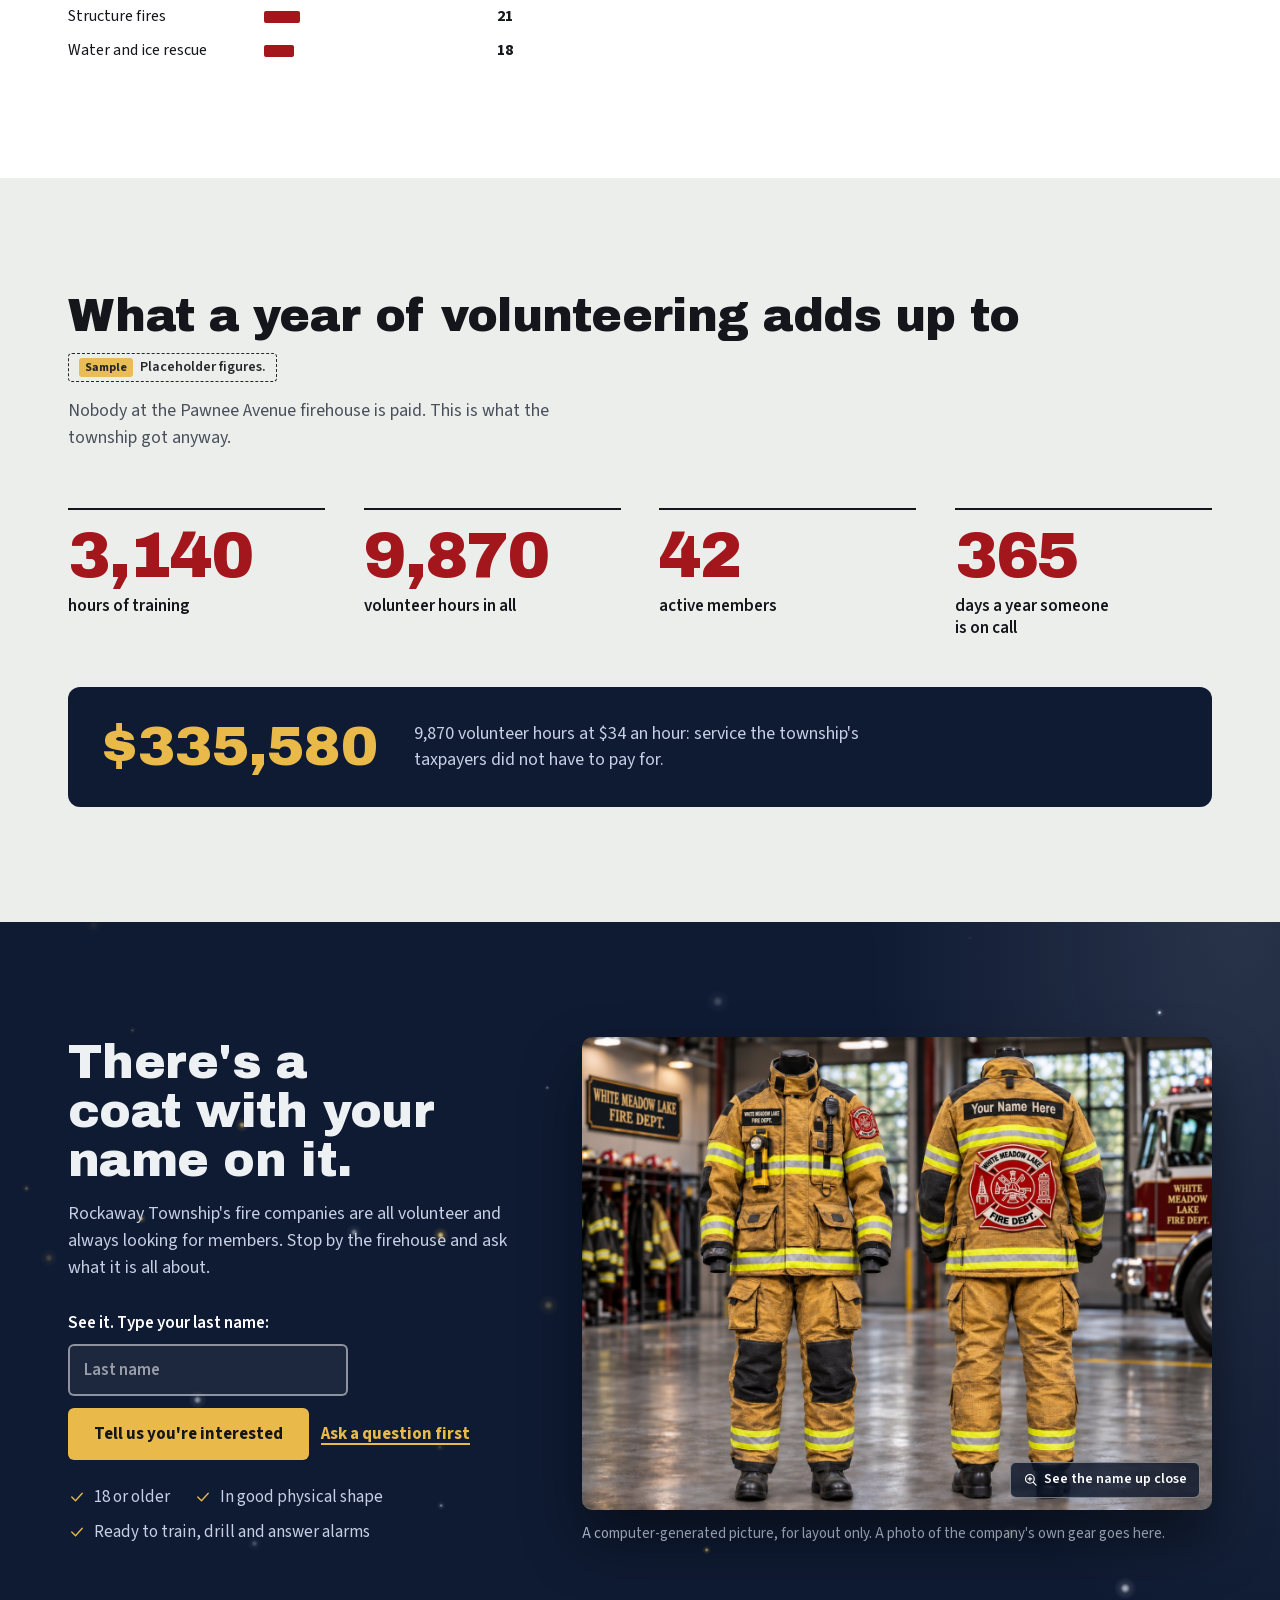
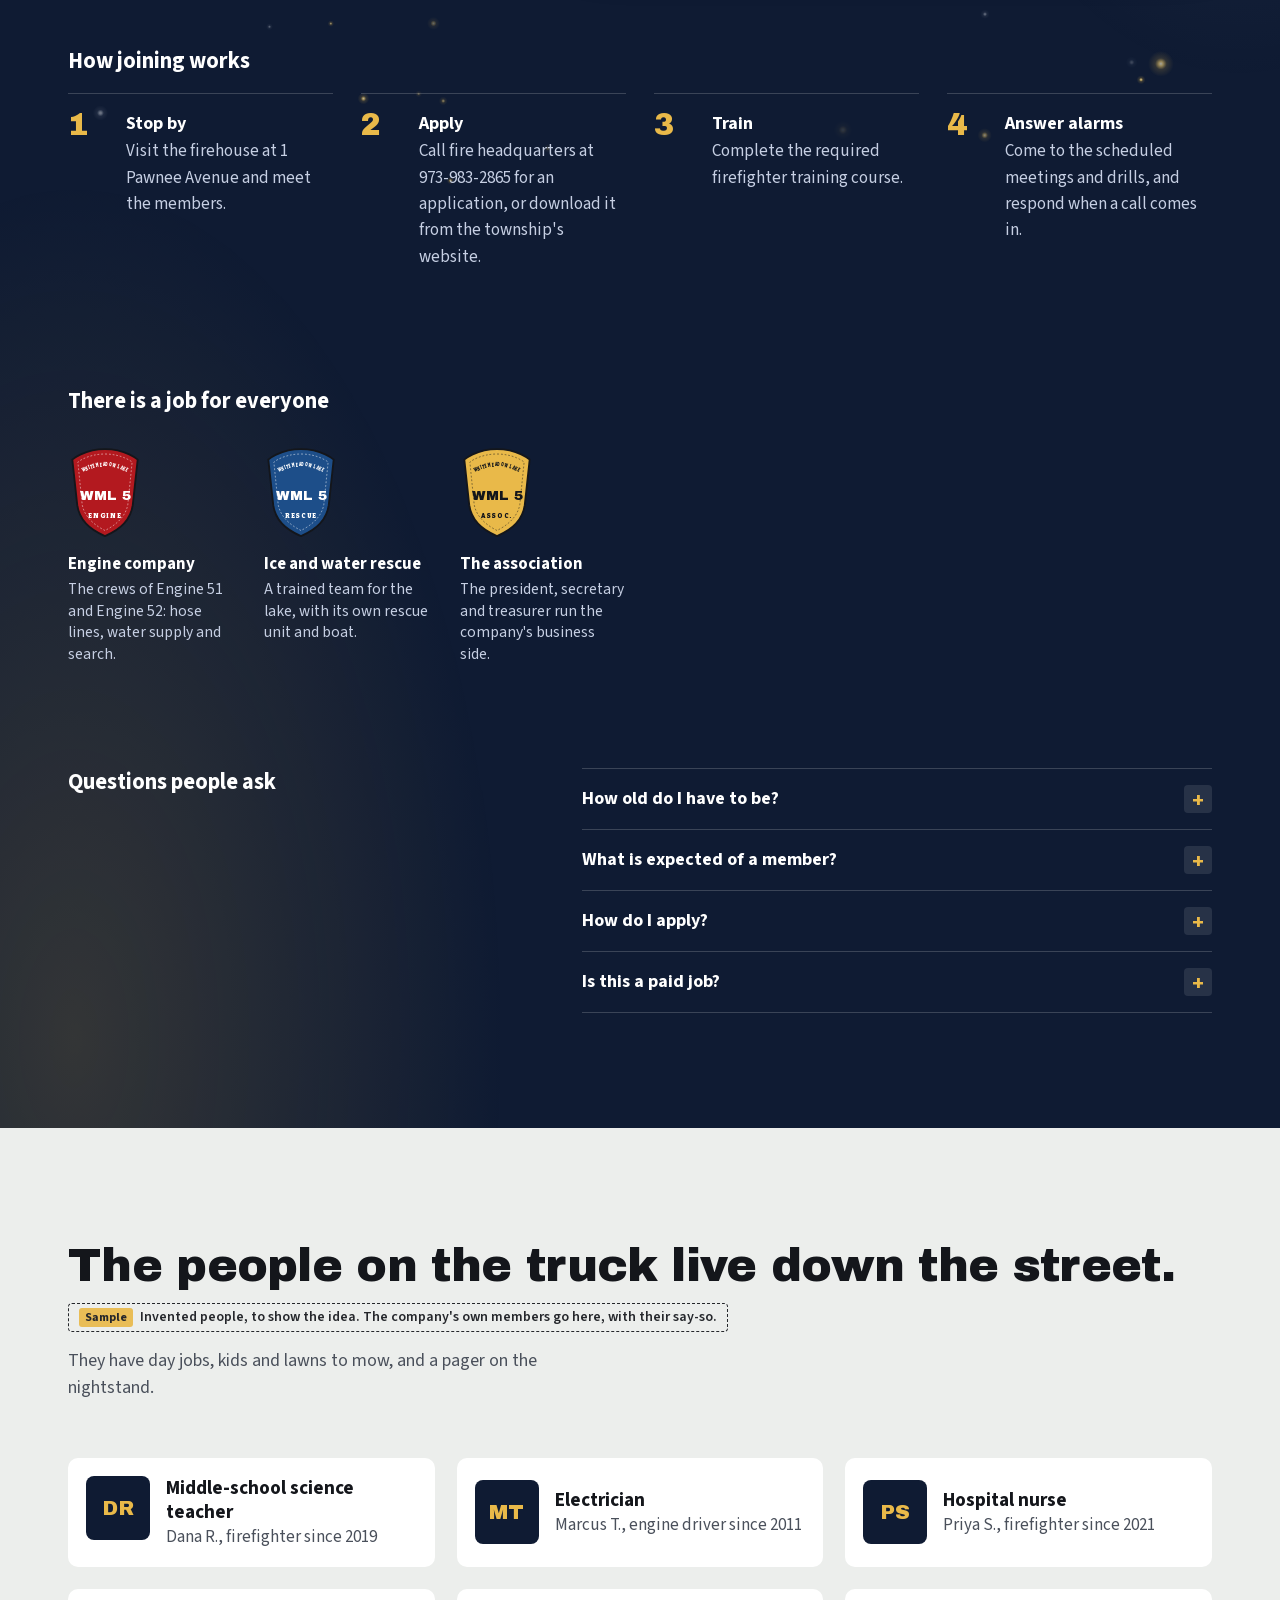
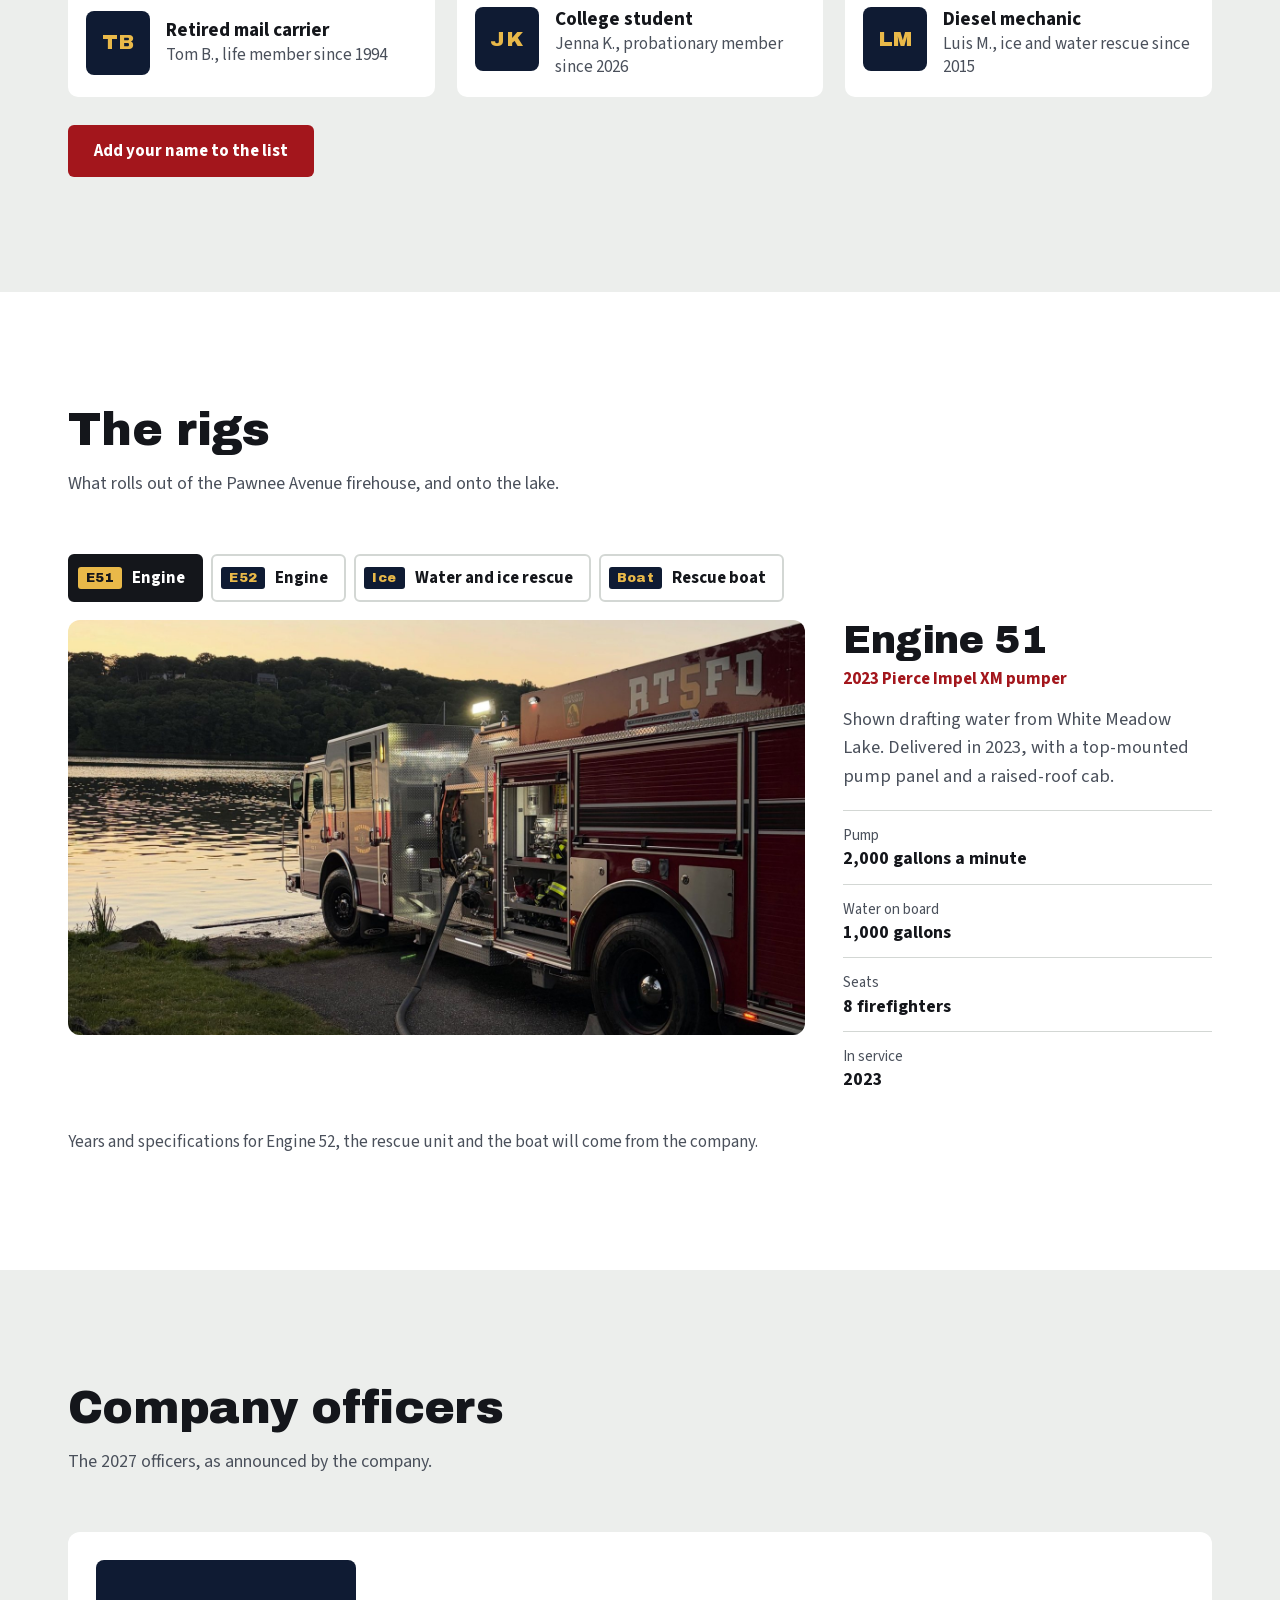
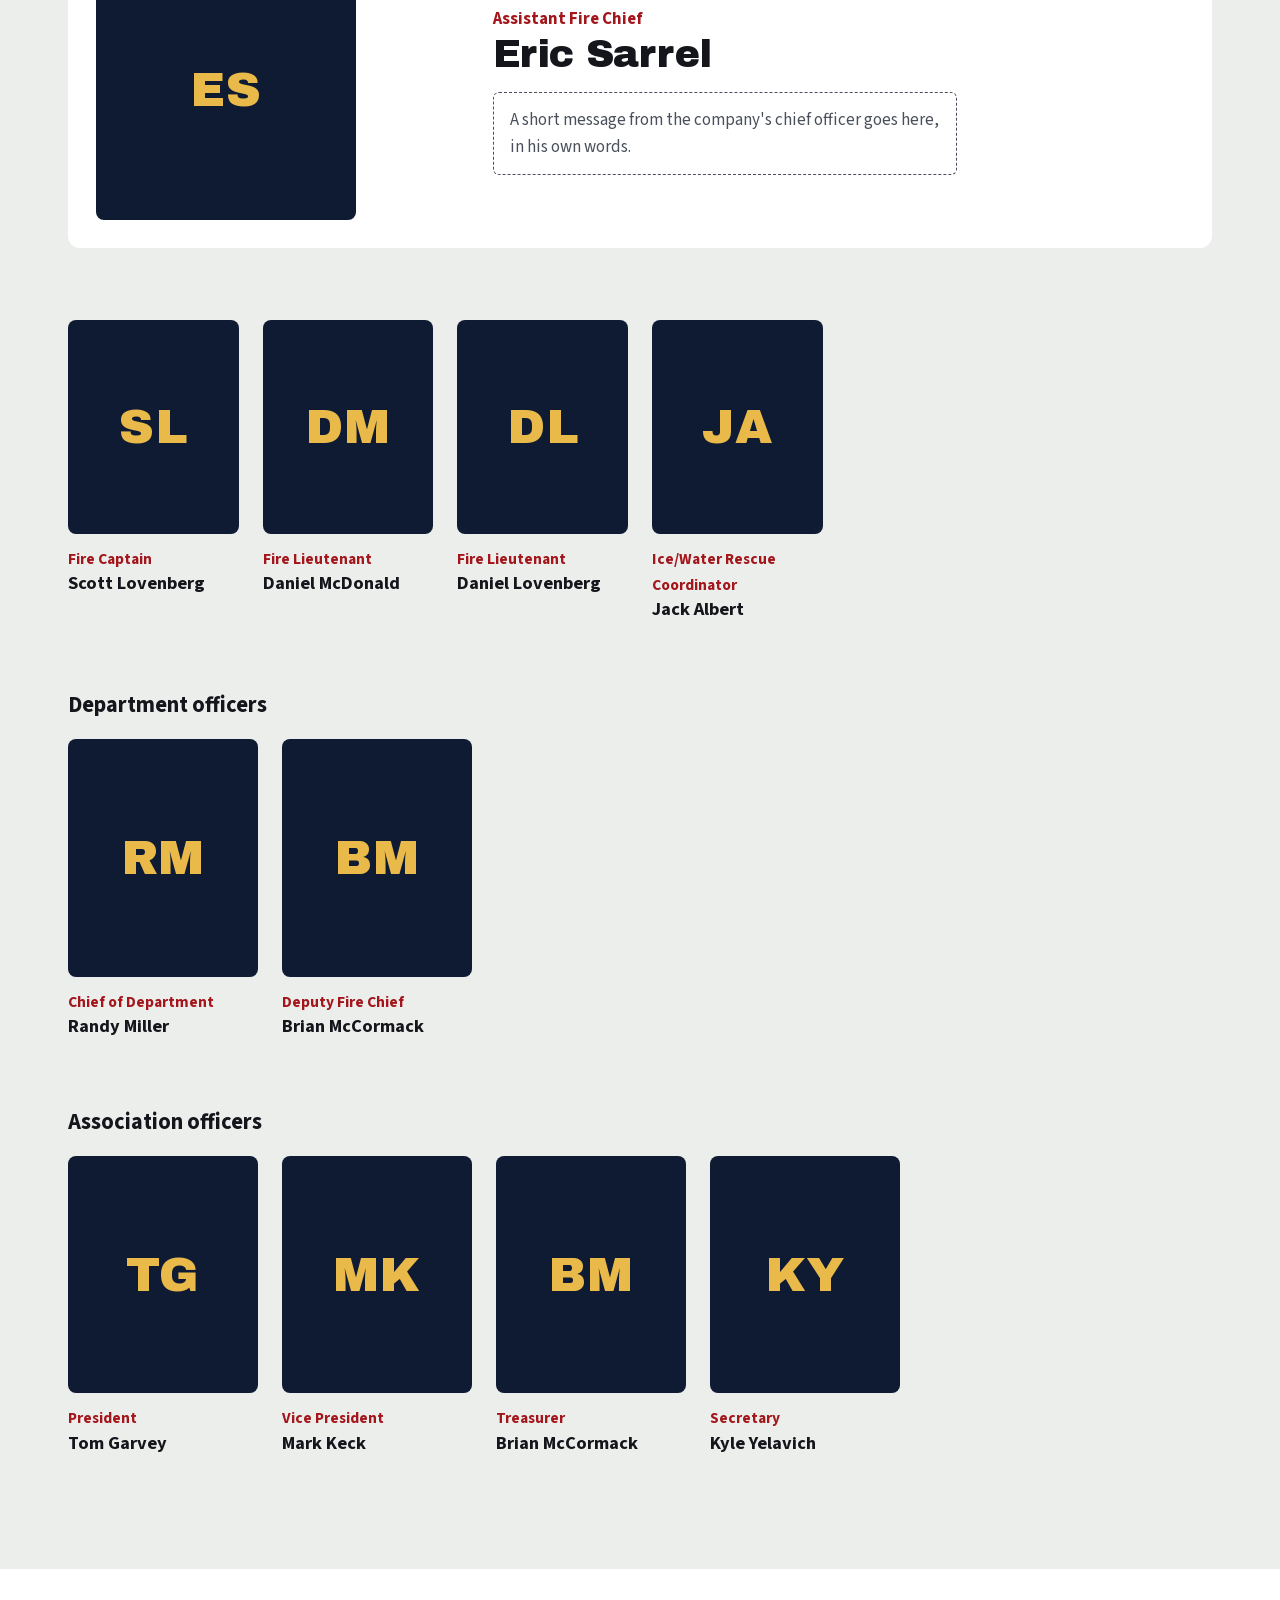
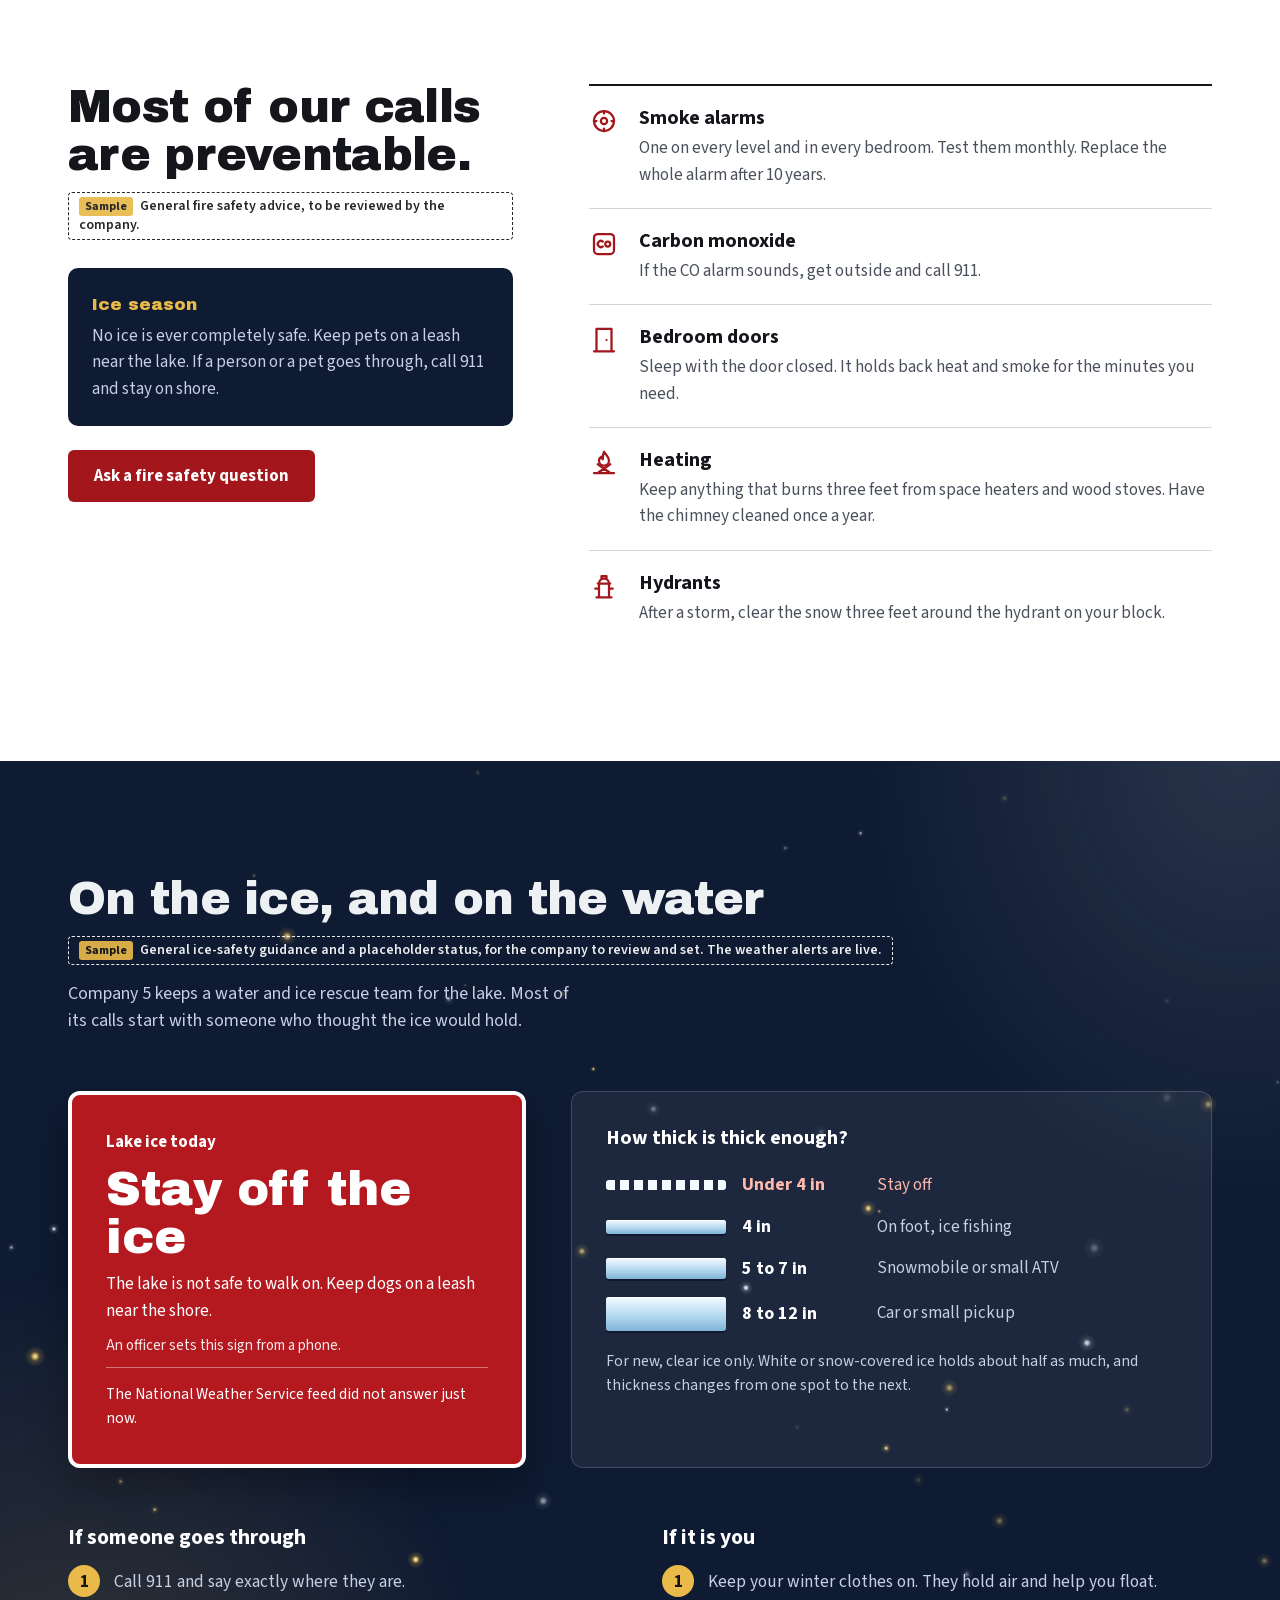
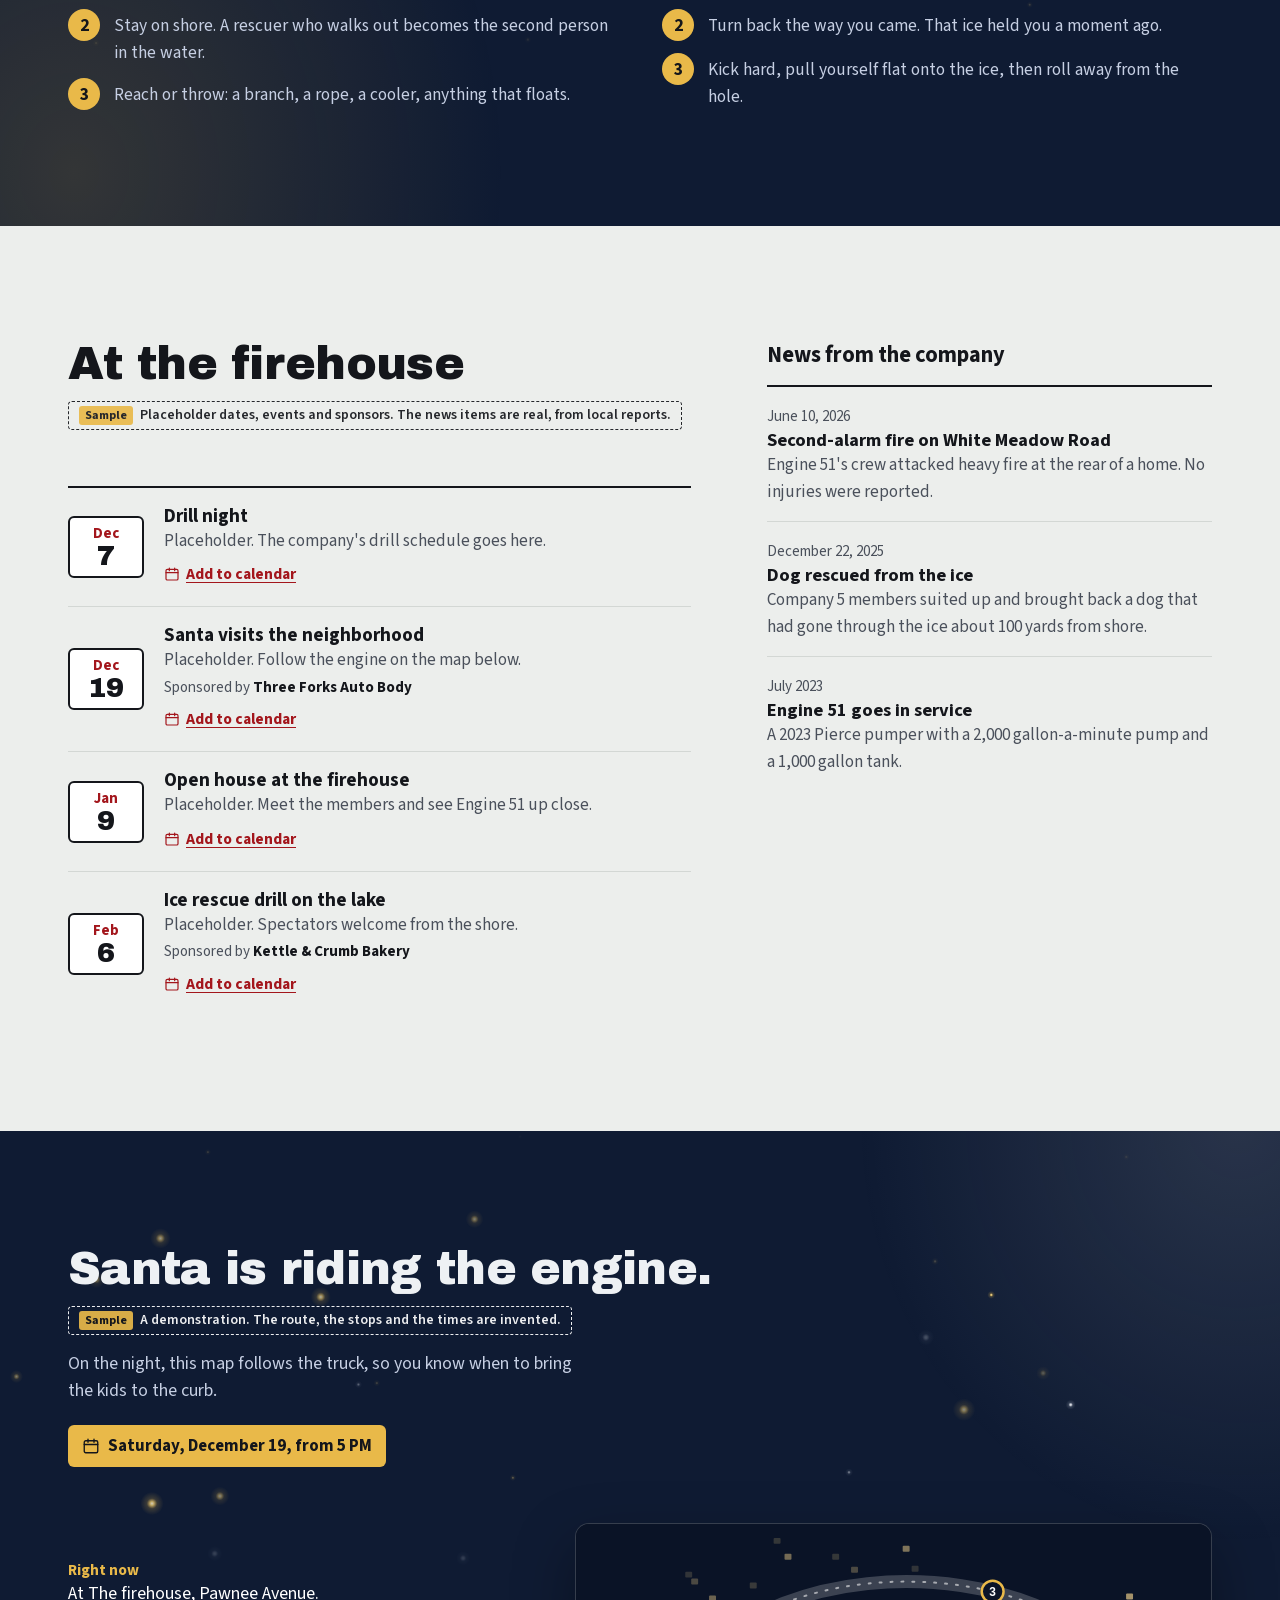
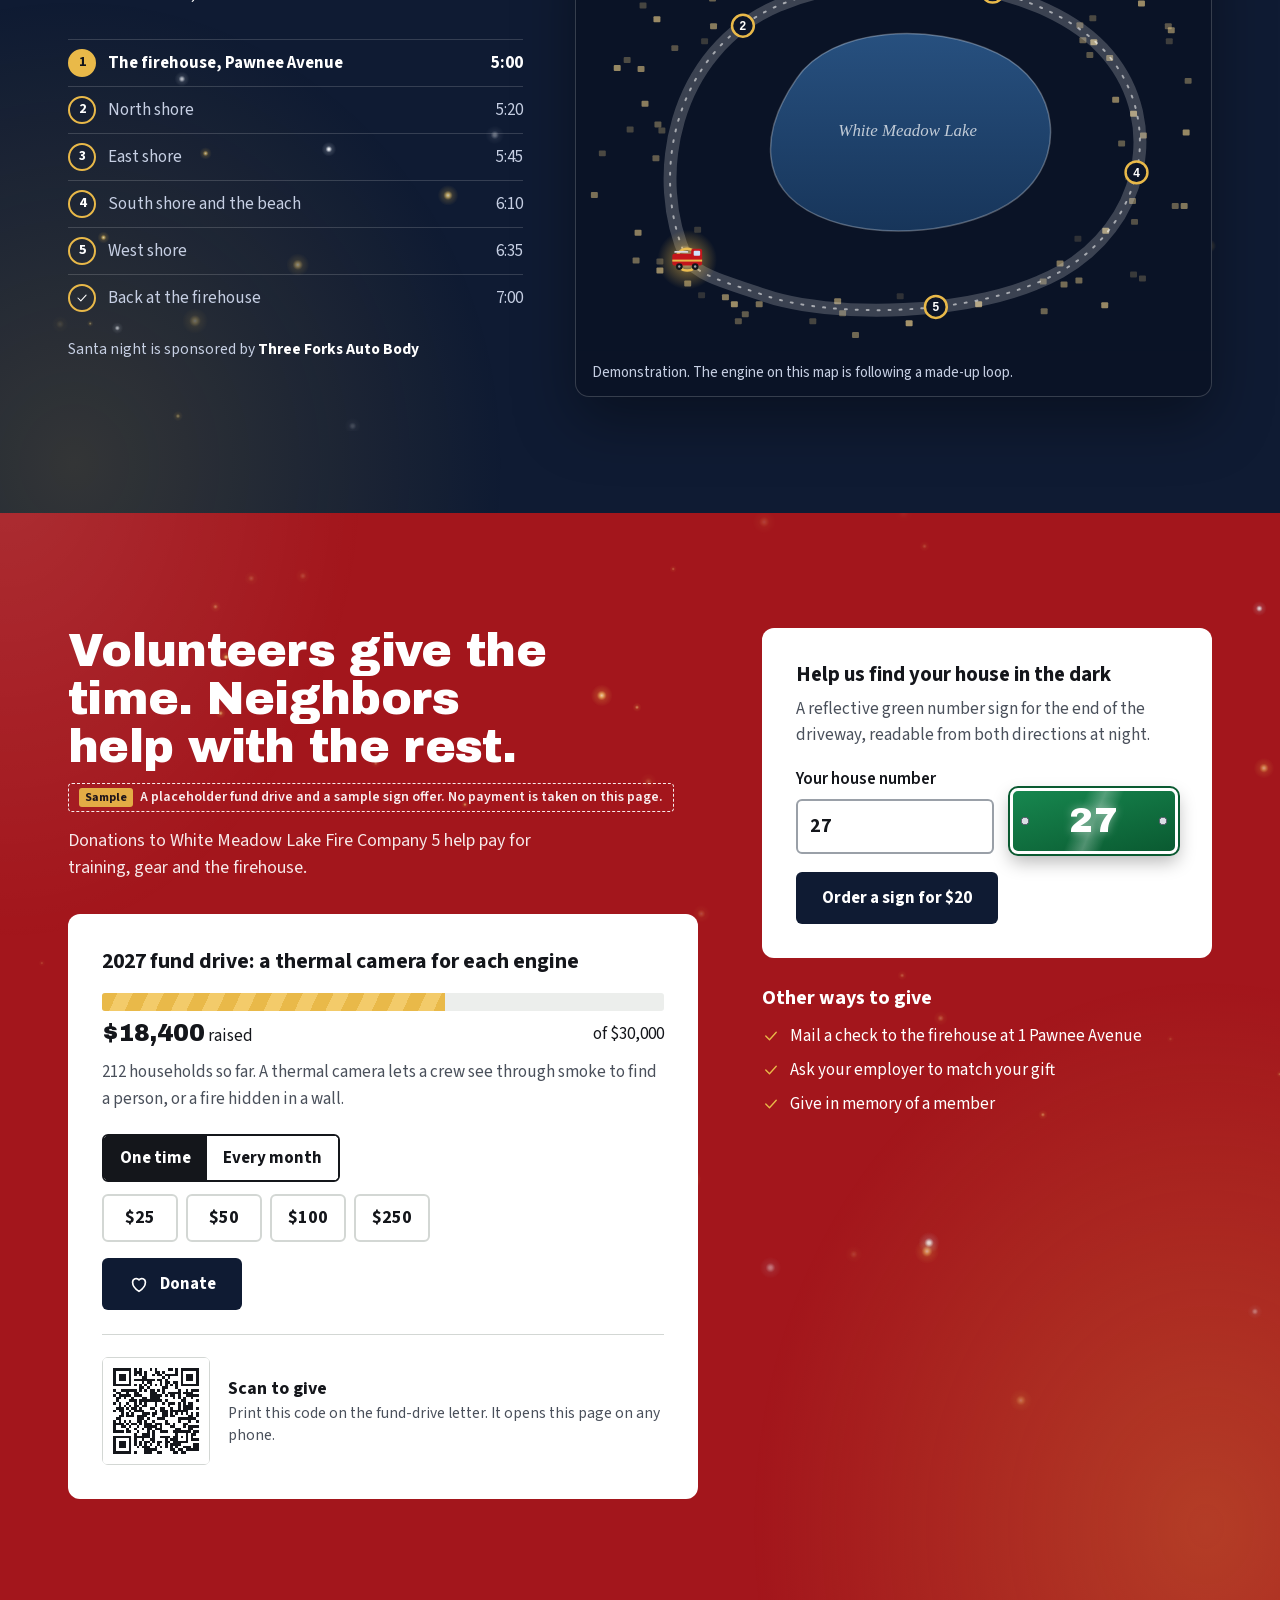
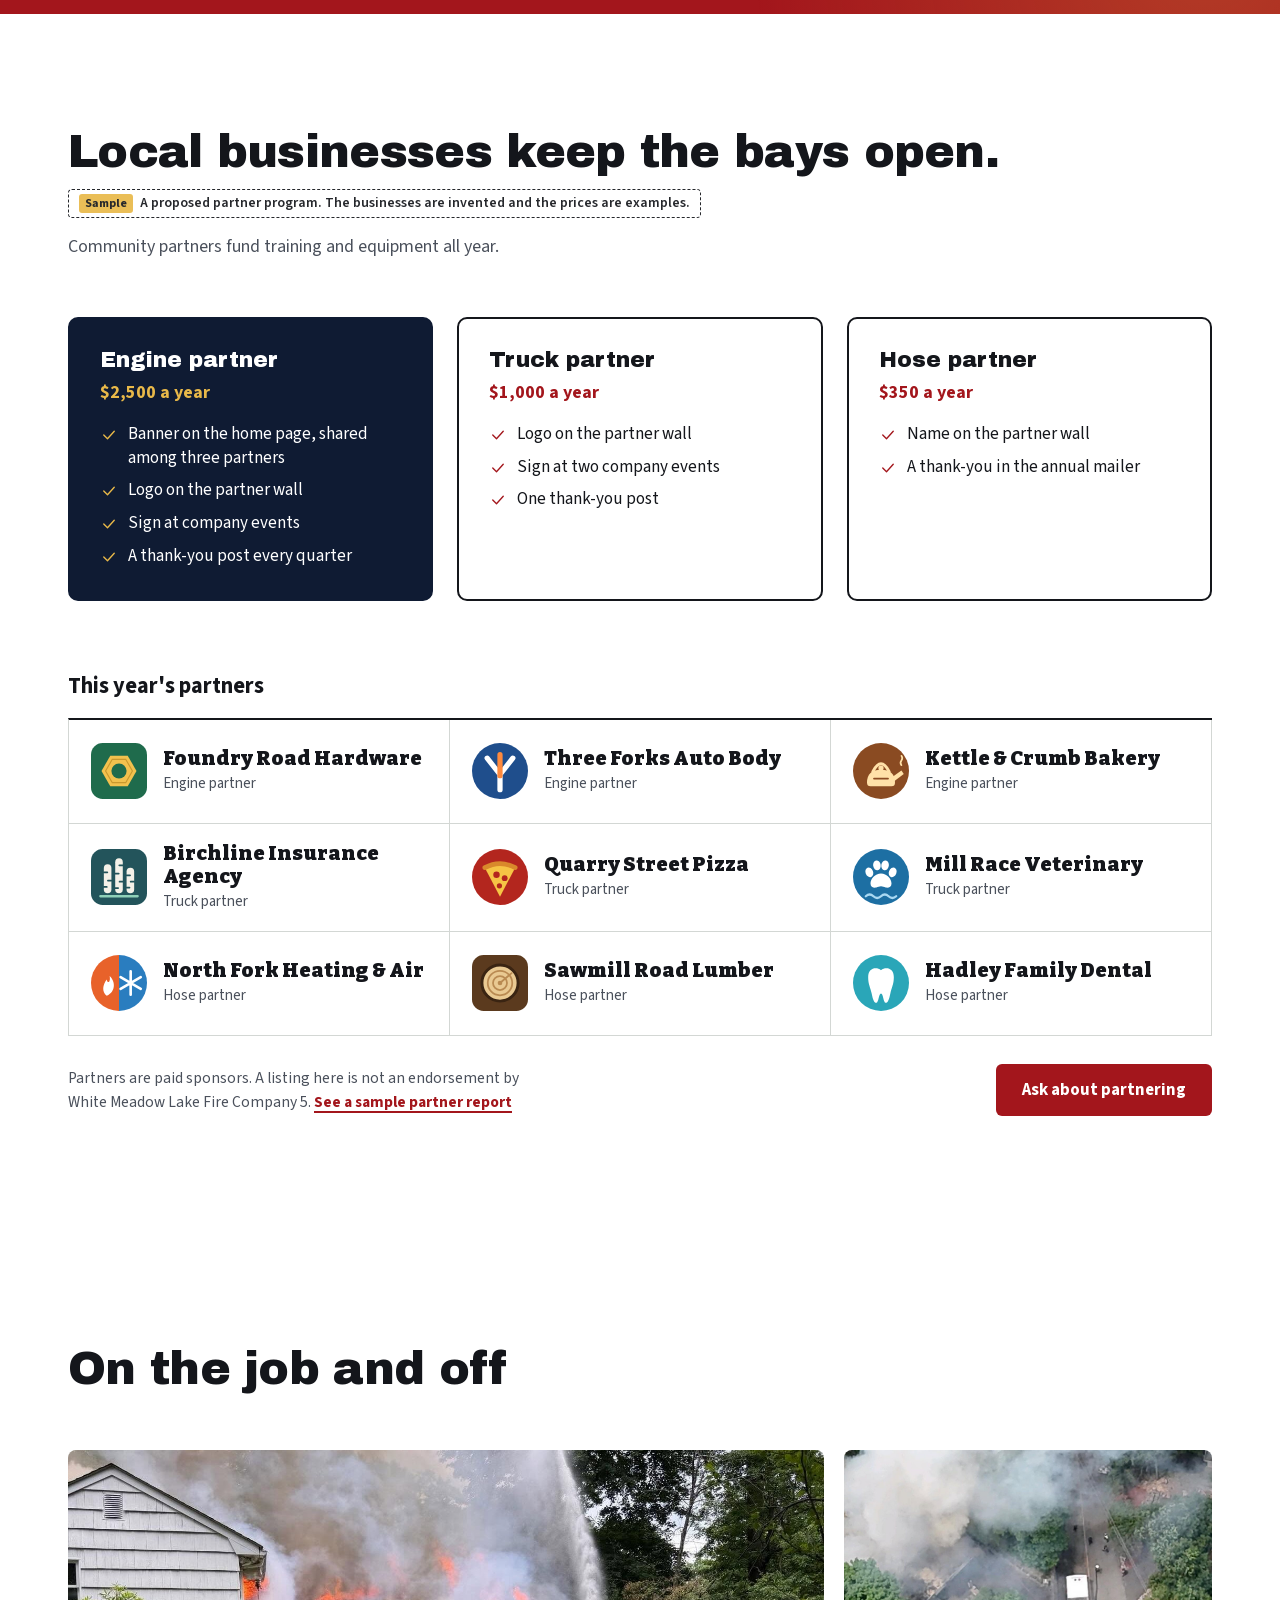
==== commit 9da3f756: "Feed, year in numbers, neighbors, lake and ice, Santa map, giving extras, tour New sections and tool" ====
--- a/index.html
+++ b/index.html
@@ -23,6 +23,7 @@
 <script src="js/art.js"></script>
 <script src="js/fx.js"></script>
 <script src="js/welcome.js"></script>
+<script src="js/plus.js"></script>
 <script src="js/site.js"></script>
 <!--/JS-->
 </body>
--- a/css/site.css
+++ b/css/site.css
@@ -580,7 +580,192 @@
   .concept-badge span { display: none; }
 }
 
-/* ---------- the first-visit welcome: the badge burns, the hose puts it out ---------- */
+/* ---------- more: live alerts, the feed, the year, neighbors, lake and ice, Santa night ---------- */
+.alert--wx { background: #FFD84D; }
+.alert--wx[hidden] { display: none; }
+.alert-demo { display: inline-block; margin-left: 6px; padding: 1px 7px; border: 1.5px dashed currentColor; border-radius: 4px; font-size: .8125rem; }
+
+.feed { display: grid; grid-template-columns: repeat(3, 1fr); gap: clamp(14px, 2vw, 26px); }
+.post { display: flex; flex-direction: column; overflow: hidden; border-radius: 10px; background: var(--white); }
+.post img { width: 100%; aspect-ratio: 4 / 3; object-fit: cover; }
+.post-body { padding: 16px 18px 20px; }
+.post-meta { display: flex; align-items: center; gap: 10px; margin-bottom: 8px; color: var(--ink-2); font-size: .9375rem; }
+.feed-more { margin-top: 24px; }
+
+.stats { display: grid; grid-template-columns: repeat(4, 1fr); gap: clamp(16px, 3vw, 40px); }
+.stats li { padding-top: 16px; border-top: 2px solid var(--ink); }
+.stats b { display: block; color: var(--accent); font: 400 clamp(2.4rem, 5vw, 4rem)/.95 var(--display); letter-spacing: -.03em; font-variant-numeric: tabular-nums; }
+.stats span { display: block; max-width: 18ch; margin-top: 8px; font-weight: 600; line-height: 1.3; }
+.worth { display: grid; grid-template-columns: auto 1fr; align-items: center; gap: 8px clamp(18px, 3vw, 36px); margin-top: clamp(28px, 4vw, 48px); padding: clamp(20px, 3vw, 32px); border-radius: 12px; background: var(--dusk); color: var(--white); }
+.worth b { color: var(--gold); font: 400 clamp(2.1rem, 4.6vw, 3.5rem)/1 var(--display); font-variant-numeric: tabular-nums; }
+.worth span { max-width: 54ch; color: var(--on-dusk-2); font-size: 1.125rem; line-height: 1.45; }
+
+.nbs { display: grid; grid-template-columns: repeat(3, 1fr); gap: clamp(12px, 1.8vw, 22px); }
+.nb { display: grid; grid-template-columns: 64px 1fr; align-content: center; gap: 2px 16px; padding: 18px; border-radius: 10px; background: var(--white); }
+.nb-tile { grid-row: span 2; display: grid; place-items: center; width: 64px; height: 64px; border-radius: 8px; background: var(--dusk); color: var(--gold); font: 400 1.3rem/1 var(--display); letter-spacing: .02em; object-fit: cover; }
+.nb h3 { align-self: end; font-size: 1.2rem; }
+.nb p { align-self: start; color: var(--ink-2); line-height: 1.35; }
+.nbs-foot { margin-top: 28px; }
+
+.lake-grid { display: grid; grid-template-columns: 5fr 7fr; gap: clamp(20px, 3.5vw, 48px); }
+/* a sign at the launch ramp: one color, one instruction */
+.lake-status { display: flex; flex-direction: column; gap: 10px; padding: clamp(22px, 3vw, 34px); border: 4px solid var(--white); border-radius: 12px; background: #B3191F; color: var(--white); box-shadow: 0 18px 40px rgba(0, 0, 0, .3); }
+.lake-status--caution { background: #9A6410; }
+.lake-status--ok { background: #1F6B4C; }
+.lake-status-k { font-weight: 700; }
+.lake-status-v { font: 400 clamp(2rem, 3.8vw, 3rem)/1 var(--display); letter-spacing: -.01em; }
+.lake-status-u { font-size: .9375rem; opacity: .9; }
+.lake-wx { margin-top: auto; padding-top: 14px; border-top: 1px solid rgba(255, 255, 255, .4); font-size: .9688rem; }
+.ice-guide { padding: clamp(22px, 3vw, 34px); border: 1px solid rgba(255, 255, 255, .16); border-radius: 12px; background: rgba(255, 255, 255, .06); }
+.ice-guide ul { display: grid; gap: 14px; margin-top: 20px; }
+.ice-guide li { display: grid; grid-template-columns: clamp(64px, 12vw, 120px) 7em 1fr; align-items: center; gap: 16px; }
+/* each slab is drawn as thick as the ice it stands for */
+.ice-guide i { display: block; height: calc(var(--t) * 3.4px); border-radius: 3px; background: linear-gradient(180deg, #F4FBFF, #B5DAF1 55%, #7FB4D6); box-shadow: inset 0 1px 0 #fff, 0 2px 0 rgba(4, 12, 28, .5); }
+.ice-guide b { font-size: 1.125rem; }
+.ice-guide span { color: var(--on-dusk-2); }
+.ice-guide .is-off i { background: repeating-linear-gradient(90deg, #F4FBFF 0 9px, transparent 9px 14px); box-shadow: none; }
+.ice-guide .is-off b, .ice-guide .is-off span { color: #FFB8AD; }
+.ice-note { margin-top: 18px; color: var(--on-dusk-2); font-size: .9688rem; }
+.lake-lists { display: grid; grid-template-columns: 1fr 1fr; gap: clamp(24px, 3.5vw, 48px); margin-top: clamp(32px, 4.5vw, 56px); }
+.lake-lists h3 { margin-bottom: 14px; font-size: 1.35rem; }
+.lake-lists ol { display: grid; gap: 12px; counter-reset: step; }
+.lake-lists li { display: grid; grid-template-columns: 32px 1fr; gap: 14px; align-items: start; color: var(--on-dusk-2); font-size: 1.0938rem; }
+.lake-lists li::before { counter-increment: step; content: counter(step); display: grid; place-items: center; width: 32px; height: 32px; border-radius: 50%; background: var(--gold); color: var(--ink); font-weight: 700; }
+.lake-lists li span { padding-top: 3px; }
+
+.santa-grid { display: grid; grid-template-columns: 5fr 7fr; gap: clamp(24px, 4vw, 56px); align-items: center; }
+.santa-when { display: inline-flex; align-items: center; gap: 8px; margin-top: 20px; padding: 8px 14px; border-radius: 6px; background: var(--gold); color: var(--ink); font-weight: 700; }
+.santa-when .ic { width: 18px; height: 18px; }
+.santa-now { min-height: 4.4em; font-size: 1.125rem; line-height: 1.4; }
+.santa-now b { display: block; color: var(--gold); font-size: .9688rem; }
+.santa-stops li { display: grid; grid-template-columns: 28px 1fr auto; align-items: center; gap: 12px; padding-block: 9px; border-top: 1px solid rgba(255, 255, 255, .16); color: var(--on-dusk-2); }
+.santa-stops i { display: grid; place-items: center; width: 28px; height: 28px; border: 2px solid var(--gold); border-radius: 50%; color: var(--white); font-style: normal; font-weight: 700; font-size: .875rem; }
+.santa-stops .ic { width: 14px; height: 14px; }
+.santa-stops time { font-variant-numeric: tabular-nums; }
+.santa-stops .is-done { opacity: .5; }
+.santa-stops .is-next { color: var(--white); font-weight: 700; }
+.santa-stops .is-next i { background: var(--gold); color: var(--ink); }
+.santa-sponsor { margin-top: 16px; color: var(--on-dusk-2); font-size: .9688rem; }
+.santa-sponsor b { color: var(--white); }
+.santa-map { overflow: hidden; border: 1px solid rgba(255, 255, 255, .18); border-radius: 14px; background: #0A1326; box-shadow: 0 24px 60px rgba(0, 0, 0, .35); }
+.santa-map svg { width: 100%; height: auto; }
+.santa-map figcaption { padding: 10px 16px 12px; color: var(--on-dusk-2); font-size: .9375rem; }
+
+/* ---------- more: giving, house-number signs, forms, the partner report, the calendar button ---------- */
+.freq { display: inline-flex; margin-top: 22px; overflow: hidden; border: 2px solid var(--ink); border-radius: 6px; }
+.freq button { min-height: 44px; padding: 6px 16px; border: 0; background: var(--white); font-weight: 700; cursor: pointer; }
+.freq button[aria-pressed="true"] { background: var(--ink); color: var(--white); }
+.freq + .amounts { margin-top: 12px; }
+.give-qr { display: grid; grid-template-columns: 108px 1fr; align-items: center; gap: 18px; margin-top: 24px; padding-top: 22px; border-top: 1px solid var(--line); }
+.qr svg { width: 100%; height: auto; border-radius: 4px; }
+.give-qr .qr { border: 1px solid var(--line); border-radius: 6px; }
+.give-qr b { display: block; font-size: 1.125rem; }
+.give-qr span { display: block; color: var(--ink-2); font-size: .9688rem; line-height: 1.4; }
+
+.signs h3 { font-size: 1.3rem; }
+.signs > p { margin-top: 8px; color: var(--ink-2); }
+.sign-try { display: grid; grid-template-columns: minmax(0, 1fr) auto; align-items: end; gap: 16px; margin-top: 18px; }
+.sign-try label { display: grid; gap: 6px; font-weight: 600; }
+.sign-try input { width: 100%; min-height: 50px; padding: 10px 12px; border: 2px solid #9AA0A8; border-radius: 6px; background: var(--white); font-size: 1.25rem; font-weight: 700; }
+.sign-try input:focus { border-color: var(--ink); }
+/* the sign itself: reflective green, white border, a screw at each end */
+.sign { position: relative; display: grid; place-items: center; min-width: 168px; height: 66px; padding: 0 34px; overflow: hidden; border: 3px solid #fff; border-radius: 8px; outline: 2px solid #0A5A31; background: linear-gradient(165deg, #17874F, #0A5A31); color: #fff; font: 400 2.2rem/1 var(--display); letter-spacing: .07em; box-shadow: 0 8px 18px rgba(0, 0, 0, .28); }
+.sign::before { content: ""; position: absolute; inset: 0; background: radial-gradient(circle at 12px 50%, #D9DDE4 0 3px, #5C6470 3px 4px, transparent 4.5px), radial-gradient(circle at calc(100% - 12px) 50%, #D9DDE4 0 3px, #5C6470 3px 4px, transparent 4.5px); }
+.sign::after { content: ""; position: absolute; inset: 0; background: linear-gradient(112deg, transparent 40%, rgba(255, 255, 255, .28) 50%, transparent 60%); }
+.sign span { position: relative; text-shadow: 0 0 10px rgba(255, 255, 255, .45); }
+.signs .btn { margin-top: 18px; }
+
+dialog.dlg-wide { width: min(94vw, 640px); max-height: 92vh; overflow: auto; }
+dialog.dlg-report { width: min(96vw, 780px); }
+.dlg { position: relative; }
+.dlg-x { position: absolute; top: 14px; right: 14px; display: grid; place-items: center; width: 40px; height: 40px; padding: 0; border: 1px solid var(--line); border-radius: 6px; background: var(--white); cursor: pointer; }
+.dlg .dlg-x .ic { margin: 0; color: var(--ink); }
+.dlg h2 { padding-right: 48px; }
+.dlg-lede { margin-top: 10px; color: var(--ink-2); }
+.dlg .form { margin-top: 20px; }
+.dlg .form .btn { margin-top: 0; }
+.checks { display: flex; flex-wrap: wrap; gap: 10px 22px; margin: 0; padding: 0; border: 0; }
+.checks legend { width: 100%; margin-bottom: 8px; padding: 0; font-weight: 600; }
+.form .checks label { display: inline-flex; grid-template-columns: none; align-items: center; gap: 8px; min-height: 32px; }
+.form .checks input { width: 20px; min-height: 0; height: 20px; padding: 0; accent-color: var(--accent); }
+.rep-k { color: var(--accent); font-weight: 700; }
+.dlg .rep-lead { grid-template-columns: repeat(3, 1fr); gap: 12px; margin-top: 18px; }
+.dlg .rep-lead li { display: block; padding: 14px 16px; border-radius: 8px; background: var(--concrete); }
+.rep-lead b { display: block; color: var(--accent); font: 400 1.9rem/1 var(--display); }
+.rep-lead span { display: block; margin-top: 6px; font-size: .9688rem; line-height: 1.3; }
+.rep-table { width: 100%; margin-top: 24px; border-collapse: collapse; font-size: .9688rem; }
+.rep-table caption { margin-bottom: 6px; text-align: left; font-weight: 700; font-size: 1.125rem; }
+.rep-table th, .rep-table td { padding: 8px 6px; border-bottom: 1px solid var(--line); text-align: left; }
+.rep-table thead th { border-bottom: 2px solid var(--ink); }
+.rep-table tbody th { font-weight: 600; }
+.rep-table td { font-variant-numeric: tabular-nums; white-space: nowrap; }
+.rep-bar { display: inline-block; height: 10px; margin-right: 8px; border-radius: 2px; background: var(--gold); vertical-align: middle; }
+.rep-foot { margin-top: 16px; color: var(--ink-2); font-size: .9688rem; }
+
+.event-cal { display: inline-flex; align-items: center; gap: 6px; min-height: 32px; margin-top: 4px; padding: 0; border: 0; background: none; color: var(--accent); font-weight: 700; font-size: .9688rem; text-decoration: underline; text-underline-offset: 3px; cursor: pointer; }
+.event-cal .ic { width: 16px; height: 16px; }
+.coat-row .btn + .link { align-self: center; }
+
+/* ---------- more: the guided tour ---------- */
+.tour-go { display: inline-flex; align-items: center; gap: 6px; min-height: 32px; margin-top: 6px; padding: 4px 12px; border: 0; border-radius: 5px; background: var(--ink); color: var(--white); font-weight: 700; font-size: .875rem; cursor: pointer; }
+.tour-go .ic { width: 13px; height: 13px; }
+.concept-badge .tour-go { pointer-events: auto; }
+.concept-badge .tour-go span { display: inline; }
+.sample-bar .tour-go { margin: 0 0 0 10px; min-height: 26px; padding: 2px 10px; vertical-align: middle; }
+.is-touring .concept-badge { display: none; }
+.tour { position: fixed; right: 16px; bottom: 16px; z-index: 220; width: min(calc(100vw - 32px), 400px); max-height: calc(100vh - 32px); overflow: auto; padding: 22px 22px 18px; border-radius: 14px; background: var(--night); color: var(--white); box-shadow: 0 24px 70px rgba(0, 0, 0, .55), 0 0 0 1px rgba(255, 255, 255, .18); }
+.tour--end { width: min(calc(100vw - 32px), 480px); }
+.tour-bar { position: absolute; inset: 0 0 auto; height: 5px; background: rgba(255, 255, 255, .16); }
+.tour-bar i { display: block; width: 0; height: 100%; background: var(--gold); transition: width .1s linear; }
+.tour-x { position: absolute; top: 14px; right: 12px; display: grid; place-items: center; width: 36px; height: 36px; padding: 0; border: 1px solid rgba(255, 255, 255, .3); border-radius: 6px; background: transparent; color: var(--white); cursor: pointer; }
+.tour-x .ic { width: 16px; height: 16px; }
+.tour-count { color: var(--gold); font-weight: 700; font-size: .9375rem; font-variant-numeric: tabular-nums; }
+.tour h2 { margin-top: 4px; padding-right: 44px; font-size: 1.55rem; line-height: 1.08; }
+.tour h2:focus { outline: none; }
+.tour-text { margin-top: 10px; color: var(--on-dusk-2); }
+.tour-act { margin-top: 14px; }
+.tour-nav { display: flex; flex-wrap: wrap; align-items: center; gap: 8px; margin-top: 18px; }
+.tour-pause { display: inline-flex; align-items: center; gap: 6px; min-height: 42px; margin-left: auto; padding: 6px 10px; border: 0; background: none; color: var(--on-dusk-2); font-weight: 600; cursor: pointer; }
+.tour-pause .ic { width: 15px; height: 15px; }
+.tour-offer { display: grid; gap: 10px; margin-top: 14px; }
+.tour-offer li { display: grid; grid-template-columns: 20px 1fr; gap: 10px; }
+.tour-offer .ic { width: 18px; height: 18px; margin-top: 4px; color: var(--gold); }
+.tour .sample-tag { margin-top: 14px; }
+.tour-end { display: grid; grid-template-columns: 104px 1fr; align-items: center; gap: 16px; margin-top: 18px; padding-top: 18px; border-top: 1px solid rgba(255, 255, 255, .18); }
+.tour-end b { display: block; }
+.tour-end span { display: block; color: var(--on-dusk-2); font-size: .9688rem; }
+.tour-end .tour-contact { margin-top: 8px; color: var(--white); font-weight: 600; }
+.tour-end .tour-contact.is-blank { padding: 6px 10px; border: 1.5px dashed rgba(255, 255, 255, .5); border-radius: 4px; color: var(--on-dusk-2); font-weight: 400; }
+.tour-focus { outline: 5px solid var(--gold); outline-offset: -5px; }
+
+@media (max-width: 1220px) {
+  .nbs { grid-template-columns: repeat(2, 1fr); }
+  .stats { grid-template-columns: repeat(2, 1fr); row-gap: 28px; }
+}
+@media (max-width: 860px) {
+  .feed { grid-template-columns: 1fr 1fr; }
+  .feed li:nth-child(3) { display: none; }
+  .lake-grid, .lake-lists, .santa-grid { grid-template-columns: 1fr; }
+  .santa-map { order: -1; }
+  .worth { grid-template-columns: 1fr; }
+}
+@media (max-width: 620px) {
+  .feed, .nbs { grid-template-columns: 1fr; }
+  .feed li:nth-child(3) { display: flex; }
+  .post { flex-direction: row; }
+  .post img { width: 38%; aspect-ratio: 1 / 1; flex: none; }
+  .post-body { padding: 12px 14px; }
+  .ice-guide li { grid-template-columns: 56px 5.6em 1fr; gap: 12px; }
+  .sign-try { grid-template-columns: 1fr; }
+  .sign { justify-self: start; }
+  .dlg .rep-lead { grid-template-columns: 1fr; }
+  .rep-table th:nth-child(2), .rep-table td:nth-child(2) { display: none; }
+  .rep-bar { display: none; }
+  .tour { left: 8px; right: 8px; bottom: calc(74px + env(safe-area-inset-bottom)); width: auto; max-height: 62vh; padding: 20px 18px 14px; }
+  .tour h2 { font-size: 1.35rem; }
+}
+
+/* ---------- the welcome popup: the badge burns, the hose puts it out ---------- */
 .wl { width: min(92vw, 520px); max-height: 94vh; margin: auto; padding: 0; border: 1px solid rgba(255, 255, 255, .16); border-radius: 14px; background: radial-gradient(120% 70% at 50% 0%, #1B2848 0%, var(--night) 64%); color: var(--white); overflow: hidden auto; box-shadow: 0 40px 120px rgba(0, 0, 0, .65); }
 .wl:focus { outline: none; }
 /* firelight spills onto the dimmed page behind, and dies with the fire */
@@ -618,7 +803,10 @@
 .wl-links a:hover { background: rgba(255, 255, 255, .1); }
 .wl-actions { margin-top: 18px; }
 .wl-actions .btn { min-width: min(100%, 240px); }
-.wl-copy > .wl-note { display: inline-block; margin-top: 18px; padding: 5px 10px; border-radius: 4px; background: var(--gold); color: var(--ink); font-size: .8125rem; font-weight: 700; line-height: 1.3; }
+.wl-again { display: flex; align-items: center; gap: 10px; width: fit-content; min-height: 44px; margin: 8px auto 0; padding: 0 10px; color: var(--on-dusk-2); font-size: .9375rem; cursor: pointer; }
+.wl-again input { flex: none; width: 18px; height: 18px; margin: 0; accent-color: var(--gold); cursor: pointer; }
+.wl-again:hover { color: var(--white); }
+.wl-copy > .wl-note { display: inline-block; margin-top: 12px; padding: 5px 10px; border-radius: 4px; background: var(--gold); color: var(--ink); font-size: .8125rem; font-weight: 700; line-height: 1.3; }
 .wl.is-static .wl-stage { aspect-ratio: auto; height: 210px; }
 .wl.is-static .wl-badge { left: calc(50% - 80px); top: 40px; width: 160px; }
 .foot-tools { display: flex; flex-wrap: wrap; gap: 10px; }
